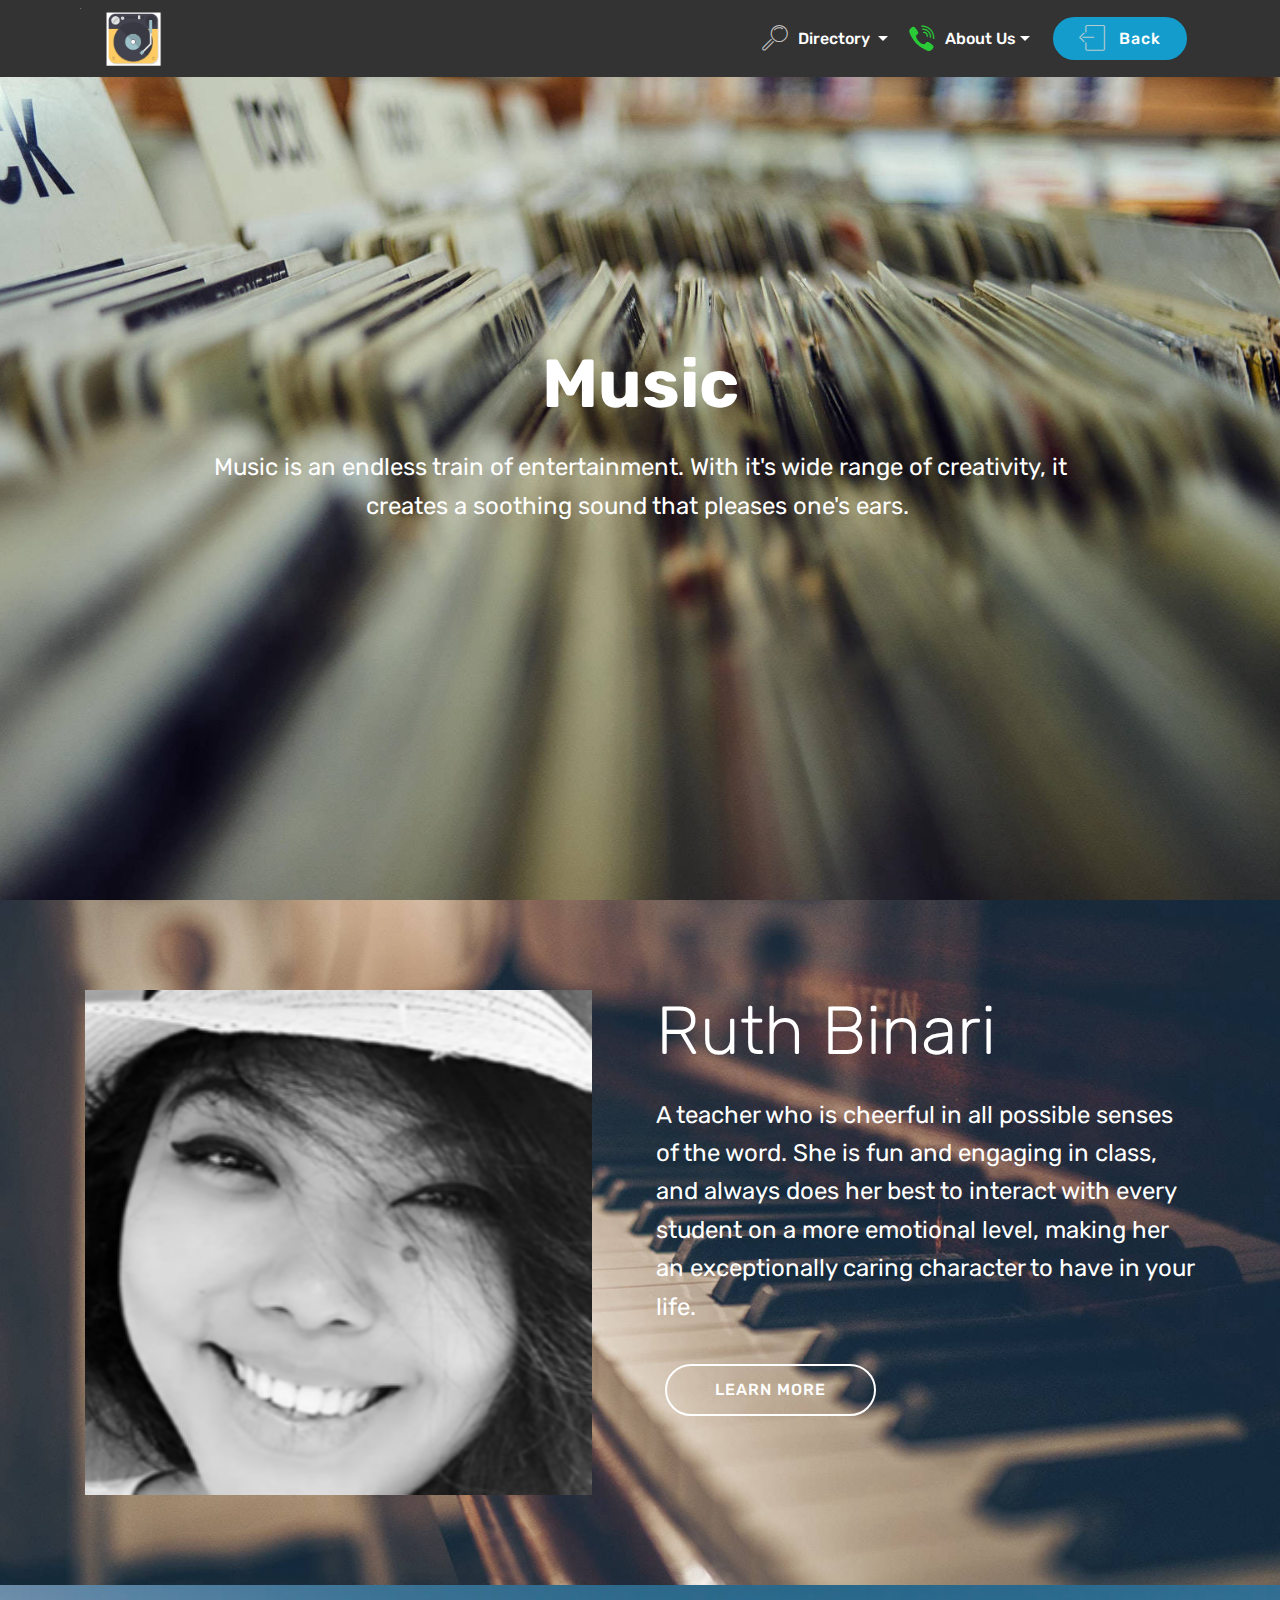
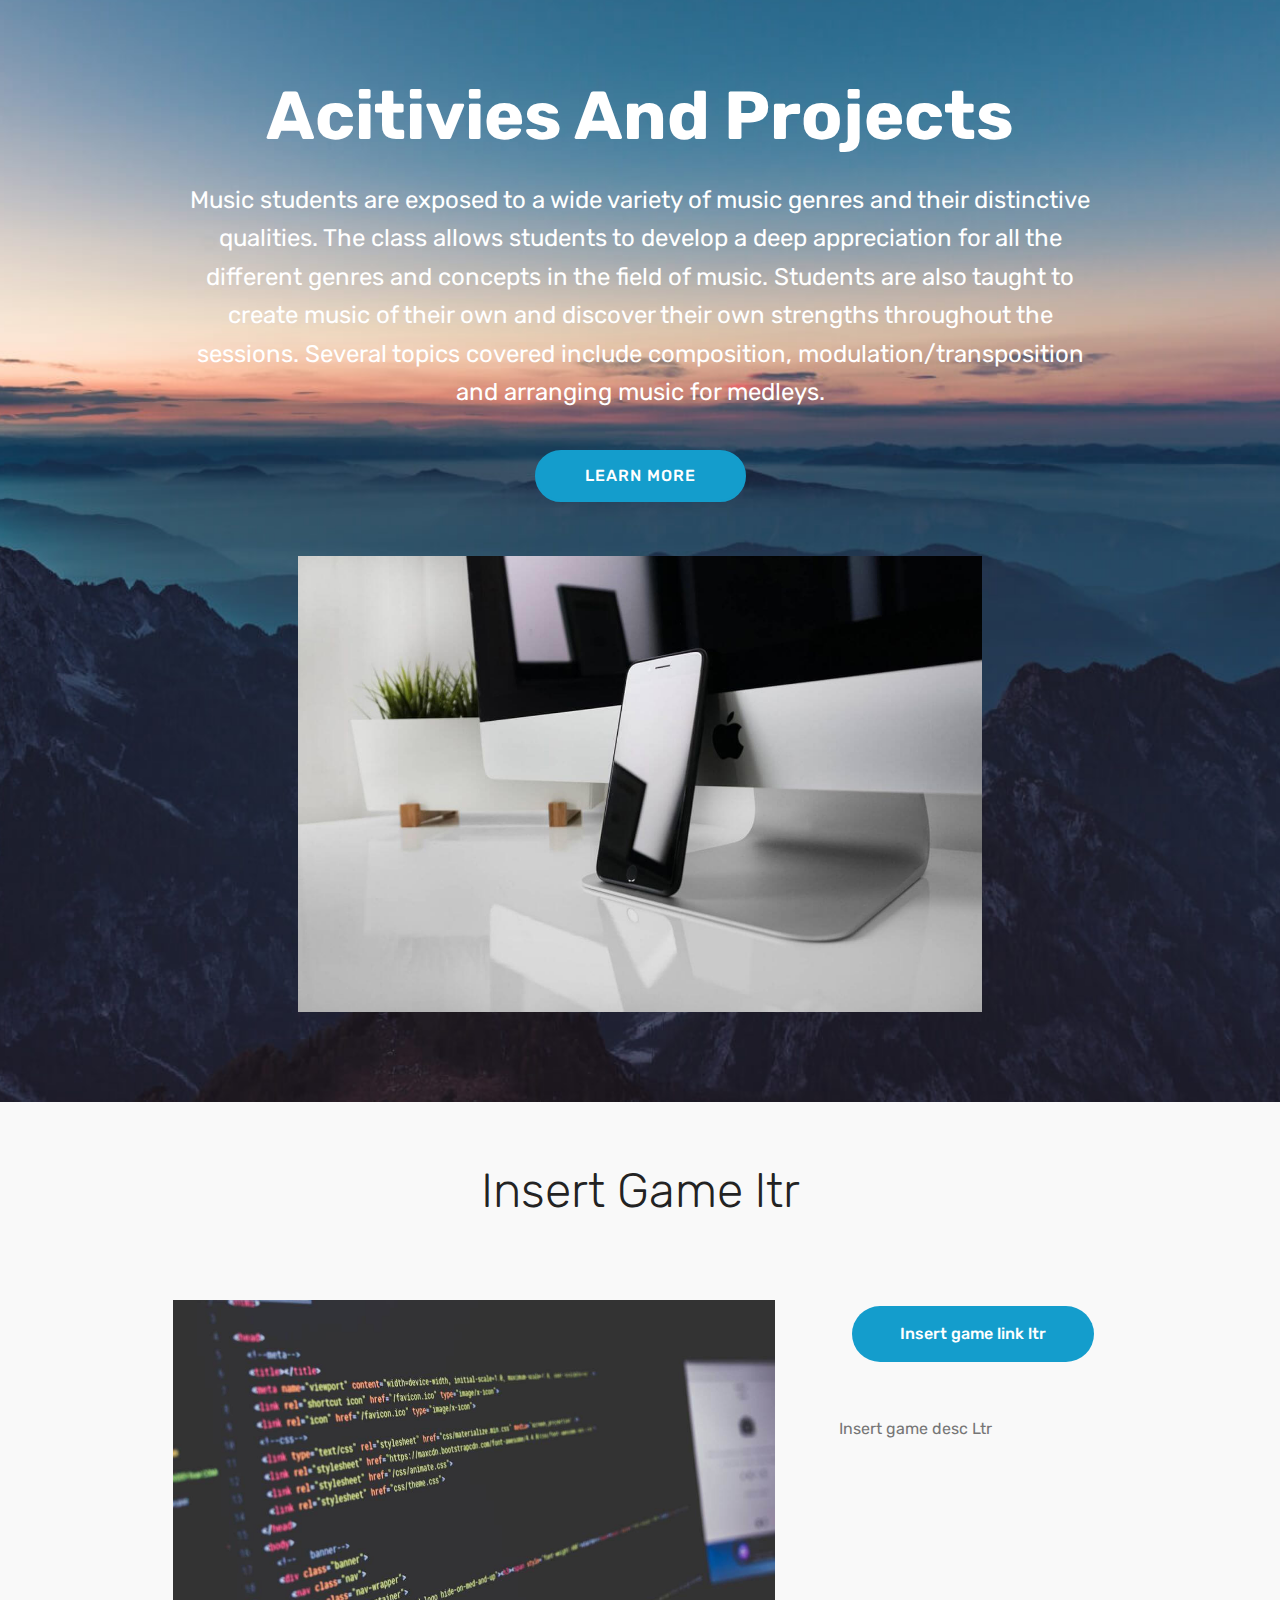
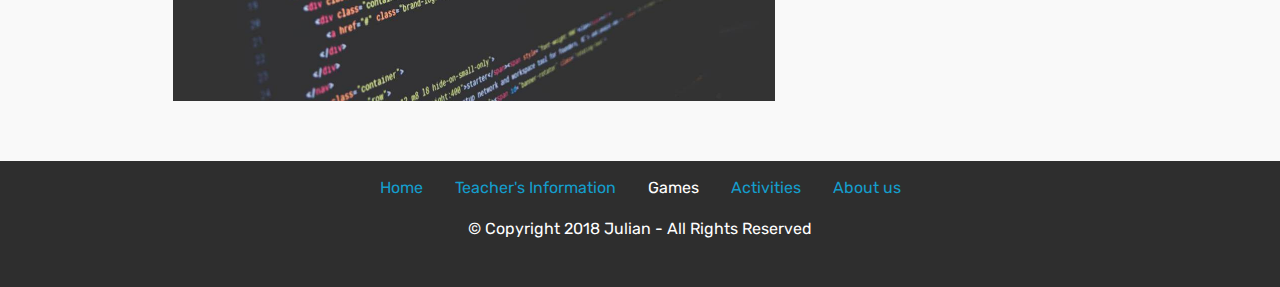
==== index.html @ 71733b4b "create github pages" ====
<!DOCTYPE html>
<html >
<head>
  <!-- Site made with Mobirise Website Builder v4.7.1, https://mobirise.com -->
  <meta charset="UTF-8">
  <meta http-equiv="X-UA-Compatible" content="IE=edge">
  <meta name="generator" content="Mobirise v4.7.1, mobirise.com">
  <meta name="viewport" content="width=device-width, initial-scale=1, minimum-scale=1">
  <link rel="shortcut icon" href="assets/images/music-1-1-290x163.png" type="image/x-icon">
  <meta name="description" content="">
  <title>Home</title>
  <link rel="stylesheet" href="assets/web/assets/mobirise-icons/mobirise-icons.css">
  <link rel="stylesheet" href="assets/tether/tether.min.css">
  <link rel="stylesheet" href="assets/bootstrap/css/bootstrap.min.css">
  <link rel="stylesheet" href="assets/bootstrap/css/bootstrap-grid.min.css">
  <link rel="stylesheet" href="assets/bootstrap/css/bootstrap-reboot.min.css">
  <link rel="stylesheet" href="assets/socicon/css/styles.css">
  <link rel="stylesheet" href="assets/dropdown/css/style.css">
  <link rel="stylesheet" href="assets/theme/css/style.css">
  <link rel="stylesheet" href="assets/mobirise/css/mbr-additional.css" type="text/css">
  
  
  
</head>
<body>
  <section class="menu cid-qQfpHAfgQ6" once="menu" id="menu1-a">

    

    <nav class="navbar navbar-expand beta-menu navbar-dropdown align-items-center navbar-fixed-top navbar-toggleable-sm">
        <button class="navbar-toggler navbar-toggler-right" type="button" data-toggle="collapse" data-target="#navbarSupportedContent" aria-controls="navbarSupportedContent" aria-expanded="false" aria-label="Toggle navigation">
            <div class="hamburger">
                <span></span>
                <span></span>
                <span></span>
                <span></span>
            </div>
        </button>
        <div class="menu-logo">
            <div class="navbar-brand">
                <span class="navbar-logo">
                    <a href="index.html">
                         <img src="assets/images/music-1-1-290x163.png" alt="Musically" title="Musically" style="height: 3.8rem;">
                    </a>
                </span>
                <span class="navbar-caption-wrap"><a class="navbar-caption text-white display-4" href="https://mobirise.com"></a></span>
            </div>
        </div>
        <div class="collapse navbar-collapse" id="navbarSupportedContent">
            <ul class="navbar-nav nav-dropdown" data-app-modern-menu="true"><li class="nav-item dropdown">
                    <a class="nav-link link text-white dropdown-toggle display-4" href="https://mobirise.com" data-toggle="dropdown-submenu" aria-expanded="false"><span class="mbri-search mbr-iconfont mbr-iconfont-btn" style="color: rgb(193, 193, 193);"></span>
                        Directory&nbsp;</a><div class="dropdown-menu"><a class="text-white dropdown-item display-4" href="page3.html">Activities</a><a class="text-white dropdown-item display-4" href="page1.html">Teacher's Information</a><a class="text-white dropdown-item display-4" href="page3.html">Games</a></div>
                </li><li class="nav-item dropdown"><a class="nav-link link text-white dropdown-toggle display-4" href="https://mobirise.com" data-toggle="dropdown-submenu" aria-expanded="false"><span class="socicon socicon-viber mbr-iconfont mbr-iconfont-btn" style="color: rgb(41, 204, 54);"></span>
                        
                        About Us
                    </a><div class="dropdown-menu"><a class="text-white dropdown-item display-4" href="page2.html#form1-1e">Contact us</a><a class="text-white dropdown-item display-4" href="page2.html#footer2-1d" aria-expanded="false">Find us</a></div></li></ul>
            <div class="navbar-buttons mbr-section-btn"><a class="btn btn-sm btn-primary display-4" href="index.html"><span class="mbri-logout mbr-iconfont mbr-iconfont-btn" style="color: rgb(178, 204, 210);"></span>&nbsp;Back</a></div>
        </div>
    </nav>
</section>

<section class="engine"><a href="https://mobirise.ws/o">best mobile website builder</a></section><section class="cid-qQfpAenevC mbr-fullscreen" id="header2-6">

    

    

    <div class="container align-center">
        <div class="row justify-content-md-center">
            <div class="mbr-white col-md-10">
                <h1 class="mbr-section-title mbr-bold pb-3 mbr-fonts-style display-1">
                    Music</h1>
                
                <p class="mbr-text pb-3 mbr-fonts-style display-5">
                    Music is an endless train of entertainment. With it's wide range of creativity, it creates a soothing sound that pleases one's ears.&nbsp;</p>
                
            </div>
        </div>
    </div>
    
</section>

<section class="header3 cid-qQfpBkgchQ" id="header3-7">

    

    

    <div class="container">
        <div class="media-container-row">
            <div class="mbr-figure" style="width: 100%;">
                <img src="assets/images/snip-snip-472x551.png" alt="Mobirise" title="">
            </div>

            <div class="media-content">
                <h1 class="mbr-section-title mbr-white pb-3 mbr-fonts-style display-1">
                    Ruth Binari</h1>
                
                <div class="mbr-section-text mbr-white pb-3 ">
                    <p class="mbr-text mbr-fonts-style display-5">A teacher who is cheerful in all possible senses of the word. She is fun and engaging in class, and always does her best to interact with every student on a more emotional level, making her an exceptionally caring character to have in your life.</p>
                </div>
                <div class="mbr-section-btn"><a class="btn btn-md btn-white-outline display-4" href="page1.html">LEARN MORE</a></div>
            </div>
        </div>
    </div>

</section>

<section class="header4 cid-qQfpCr5kJi" id="header4-8">

    

    

    <div class="container">
        <div class="row justify-content-md-center">
            <div class="media-content col-md-10">
                <h1 class="mbr-section-title align-center mbr-white pb-3 mbr-bold mbr-fonts-style display-1">
                    Acitivies And Projects</h1>
                
                <div class="mbr-text align-center mbr-white pb-3">
                    <p class="mbr-text mbr-fonts-style display-5">
                        Music students are exposed to a wide variety of music genres and their distinctive qualities. The class allows students to develop a deep appreciation for all the different genres and concepts in the field of music. Students are also taught to create music of their own and discover their own strengths throughout the sessions. Several topics covered include composition, modulation/transposition and arranging music for medleys.</p>
                </div>
                <div class="mbr-section-btn align-center"><a class="btn btn-md btn-primary display-4" href="page3.html">LEARN MORE</a></div>
            </div>
            <div class="mbr-figure pt-5">
                <img src="assets/images/01.jpg" alt="Mobirise" style="width: 60%;">
            </div>
        </div>
    </div>
</section>

<section class="tabs4 cid-qQfpEiaMQh" id="tabs4-9">

    

    

    <div class="container">
        <h2 class="mbr-section-title align-center pb-3 mbr-fonts-style display-2">
            Insert Game ltr</h2>
        

        <div class="media-container-row mt-5 pt-3">
            <div class="mbr-figure" style="width: 60%;">
                <img src="assets/images/03.jpg" alt="Mobirise">
            </div>
            <div class="tabs-container">
                <ul class="nav nav-tabs" role="tablist">
                    <li class="nav-item"><a class="nav-link mbr-fonts-style active display-7" role="tab" data-toggle="tab" href="#tabs4-21_tab0">
                            Insert game link ltr</a></li>
                    
                    
                    
                    
                    
                </ul>
                <div class="tab-content">
                    <div id="tab1" class="tab-pane in active" role="tabpanel">
                        <div class="row">
                            <div class="col-md-12">
                                <p class="mbr-text py-5 mbr-fonts-style display-7">
                                    Insert game desc Ltr</p>
                            </div>
                        </div>
                    </div>
                    <div id="tab2" class="tab-pane" role="tabpanel">
                        <div class="row">
                            <div class="col-md-12">
                                <p class="mbr-text py-5 mbr-fonts-style display-7">
                                    Mobirise themes are based on Bootstrap 3 and Bootstrap 4 - most powerful mobile first framework. Now, even if you're not code-savvy, you can be a part of an exciting growing bootstrap community.</p>
                            </div>
                        </div>
                    </div>
                    <div id="tab3" class="tab-pane" role="tabpanel">
                        <div class="row">
                            <div class="col-md-12">
                                <p class="mbr-text py-5 mbr-fonts-style display-7">
                                    Choose from the large selection of latest pre-made blocks - full-screen intro, bootstrap carousel, content slider, responsive image gallery with lightbox, parallax scrolling, video backgrounds, hamburger menu, sticky header and more.
                                </p>
                            </div>
                        </div>
                    </div>
                    <div id="tab4" class="tab-pane" role="tabpanel">
                        <div class="row">
                            <div class="col-md-12">
                                <p class="mbr-text py-5 mbr-fonts-style display-7">
                                    Sites made with Mobirise are 100% mobile-friendly according the latest Google Test and Google loves those websites (officially)!
                                </p>
                            </div>
                        </div>
                    </div>
                    <div id="tab5" class="tab-pane" role="tabpanel">
                        <div class="row">
                            <div class="col-md-12">
                                <p class="mbr-text py-5 mbr-fonts-style display-7">
                                    Mobirise themes are based on Bootstrap 3 and Bootstrap 4 - most powerful mobile first framework. Now, even if you're not code-savvy, you can be a part of an exciting growing bootstrap community.
                                </p>
                            </div>
                        </div>
                    </div>
                    <div id="tab6" class="tab-pane" role="tabpanel">
                        <div class="row">
                            <div class="col-md-12">
                                <p class="mbr-text py-5 mbr-fonts-style display-7">
                                    Choose from the large selection of latest pre-made blocks - full-screen intro, bootstrap carousel, content slider, responsive image gallery with lightbox, parallax scrolling, video backgrounds, hamburger menu, sticky header and more.
                                </p>
                            </div>
                        </div>
                    </div>
                </div>
            </div>
        </div>
    </div>
</section>

<section once="" class="cid-qQfpJ0fK3D" id="footer7-b">

    

    

    <div class="container">
        <div class="media-container-row align-center mbr-white">
            <div class="row row-links">
                <ul class="foot-menu">
                    
                    
                    
                    
                    
                <li class="foot-menu-item mbr-fonts-style display-7"><a href="index.html">Home</a></li><li class="foot-menu-item mbr-fonts-style display-7"><a href="page1.html">Teacher's Information</a></li><li class="foot-menu-item mbr-fonts-style display-7">Games
                    </li><li class="foot-menu-item mbr-fonts-style display-7"><a href="page3.html">Activities</a></li><li class="foot-menu-item mbr-fonts-style display-7"><a href="page2.html">About us</a></li></ul>
            </div>
            
            <div class="row row-copirayt">
                <p class="mbr-text mb-0 mbr-fonts-style mbr-white align-center display-7">
                    © Copyright 2018 Julian - All Rights Reserved
                </p>
            </div>
        </div>
    </div>
</section>


  <script src="assets/web/assets/jquery/jquery.min.js"></script>
  <script src="assets/popper/popper.min.js"></script>
  <script src="assets/tether/tether.min.js"></script>
  <script src="assets/bootstrap/js/bootstrap.min.js"></script>
  <script src="assets/dropdown/js/script.min.js"></script>
  <script src="assets/touchswipe/jquery.touch-swipe.min.js"></script>
  <script src="assets/mbr-tabs/mbr-tabs.js"></script>
  <script src="assets/smoothscroll/smooth-scroll.js"></script>
  <script src="assets/theme/js/script.js"></script>
  
  
</body>
</html>
---- assets/web/assets/mobirise-icons/mobirise-icons.css ----
@font-face {
  font-family: 'MobiriseIcons';
  src:  url('mobirise-icons.eot?spat4u');
  src:  url('mobirise-icons.eot?spat4u#iefix') format('embedded-opentype'),
    url('mobirise-icons.ttf?spat4u') format('truetype'),
    url('mobirise-icons.woff?spat4u') format('woff'),
    url('mobirise-icons.svg?spat4u#MobiriseIcons') format('svg');
  font-weight: normal;
  font-style: normal;
}

[class^="mbri-"], [class*=" mbri-"] {
  /* use !important to prevent issues with browser extensions that change fonts */
  font-family: MobiriseIcons !important;
  speak: none;
  font-style: normal;
  font-weight: normal;
  font-variant: normal;
  text-transform: none;
  line-height: 1;

  /* Better Font Rendering =========== */
  -webkit-font-smoothing: antialiased;
  -moz-osx-font-smoothing: grayscale;
}

.mbri-add-submenu:before {
  content: "\e900";
}
.mbri-alert:before {
  content: "\e901";
}
.mbri-align-center:before {
  content: "\e902";
}
.mbri-align-justify:before {
  content: "\e903";
}
.mbri-align-left:before {
  content: "\e904";
}
.mbri-align-right:before {
  content: "\e905";
}
.mbri-android:before {
  content: "\e906";
}
.mbri-apple:before {
  content: "\e907";
}
.mbri-arrow-down:before {
  content: "\e908";
}
.mbri-arrow-next:before {
  content: "\e909";
}
.mbri-arrow-prev:before {
  content: "\e90a";
}
.mbri-arrow-up:before {
  content: "\e90b";
}
.mbri-bold:before {
  content: "\e90c";
}
.mbri-bookmark:before {
  content: "\e90d";
}
.mbri-bootstrap:before {
  content: "\e90e";
}
.mbri-briefcase:before {
  content: "\e90f";
}
.mbri-browse:before {
  content: "\e910";
}
.mbri-bulleted-list:before {
  content: "\e911";
}
.mbri-calendar:before {
  content: "\e912";
}
.mbri-camera:before {
  content: "\e913";
}
.mbri-cart-add:before {
  content: "\e914";
}
.mbri-cart-full:before {
  content: "\e915";
}
.mbri-cash:before {
  content: "\e916";
}
.mbri-change-style:before {
  content: "\e917";
}
.mbri-chat:before {
  content: "\e918";
}
.mbri-clock:before {
  content: "\e919";
}
.mbri-close:before {
  content: "\e91a";
}
.mbri-cloud:before {
  content: "\e91b";
}
.mbri-code:before {
  content: "\e91c";
}
.mbri-contact-form:before {
  content: "\e91d";
}
.mbri-credit-card:before {
  content: "\e91e";
}
.mbri-cursor-click:before {
  content: "\e91f";
}
.mbri-cust-feedback:before {
  content: "\e920";
}
.mbri-database:before {
  content: "\e921";
}
.mbri-delivery:before {
  content: "\e922";
}
.mbri-desktop:before {
  content: "\e923";
}
.mbri-devices:before {
  content: "\e924";
}
.mbri-down:before {
  content: "\e925";
}
.mbri-download:before {
  content: "\e989";
}
.mbri-drag-n-drop:before {
  content: "\e927";
}
.mbri-drag-n-drop2:before {
  content: "\e928";
}
.mbri-edit:before {
  content: "\e929";
}
.mbri-edit2:before {
  content: "\e92a";
}
.mbri-error:before {
  content: "\e92b";
}
.mbri-extension:before {
  content: "\e92c";
}
.mbri-features:before {
  content: "\e92d";
}
.mbri-file:before {
  content: "\e92e";
}
.mbri-flag:before {
  content: "\e92f";
}
.mbri-folder:before {
  content: "\e930";
}
.mbri-gift:before {
  content: "\e931";
}
.mbri-github:before {
  content: "\e932";
}
.mbri-globe:before {
  content: "\e933";
}
.mbri-globe-2:before {
  content: "\e934";
}
.mbri-growing-chart:before {
  content: "\e935";
}
.mbri-hearth:before {
  content: "\e936";
}
.mbri-help:before {
  content: "\e937";
}
.mbri-home:before {
  content: "\e938";
}
.mbri-hot-cup:before {
  content: "\e939";
}
.mbri-idea:before {
  content: "\e93a";
}
.mbri-image-gallery:before {
  content: "\e93b";
}
.mbri-image-slider:before {
  content: "\e93c";
}
.mbri-info:before {
  content: "\e93d";
}
.mbri-italic:before {
  content: "\e93e";
}
.mbri-key:before {
  content: "\e93f";
}
.mbri-laptop:before {
  content: "\e940";
}
.mbri-layers:before {
  content: "\e941";
}
.mbri-left-right:before {
  content: "\e942";
}
.mbri-left:before {
  content: "\e943";
}
.mbri-letter:before {
  content: "\e944";
}
.mbri-like:before {
  content: "\e945";
}
.mbri-link:before {
  content: "\e946";
}
.mbri-lock:before {
  content: "\e947";
}
.mbri-login:before {
  content: "\e948";
}
.mbri-logout:before {
  content: "\e949";
}
.mbri-magic-stick:before {
  content: "\e94a";
}
.mbri-map-pin:before {
  content: "\e94b";
}
.mbri-menu:before {
  content: "\e94c";
}
.mbri-mobile:before {
  content: "\e94d";
}
.mbri-mobile2:before {
  content: "\e94e";
}
.mbri-mobirise:before {
  content: "\e94f";
}
.mbri-more-horizontal:before {
  content: "\e950";
}
.mbri-more-vertical:before {
  content: "\e951";
}
.mbri-music:before {
  content: "\e952";
}
.mbri-new-file:before {
  content: "\e953";
}
.mbri-numbered-list:before {
  content: "\e954";
}
.mbri-opened-folder:before {
  content: "\e955";
}
.mbri-pages:before {
  content: "\e956";
}
.mbri-paper-plane:before {
  content: "\e957";
}
.mbri-paperclip:before {
  content: "\e958";
}
.mbri-photo:before {
  content: "\e959";
}
.mbri-photos:before {
  content: "\e95a";
}
.mbri-pin:before {
  content: "\e95b";
}
.mbri-play:before {
  content: "\e95c";
}
.mbri-plus:before {
  content: "\e95d";
}
.mbri-preview:before {
  content: "\e95e";
}
.mbri-print:before {
  content: "\e95f";
}
.mbri-protect:before {
  content: "\e960";
}
.mbri-question:before {
  content: "\e961";
}
.mbri-quote-left:before {
  content: "\e962";
}
.mbri-quote-right:before {
  content: "\e963";
}
.mbri-refresh:before {
  content: "\e964";
}
.mbri-responsive:before {
  content: "\e965";
}
.mbri-right:before {
  content: "\e966";
}
.mbri-rocket:before {
  content: "\e967";
}
.mbri-sad-face:before {
  content: "\e968";
}
.mbri-sale:before {
  content: "\e969";
}
.mbri-save:before {
  content: "\e96a";
}
.mbri-search:before {
  content: "\e96b";
}
.mbri-setting:before {
  content: "\e96c";
}
.mbri-setting2:before {
  content: "\e96d";
}
.mbri-setting3:before {
  content: "\e96e";
}
.mbri-share:before {
  content: "\e96f";
}
.mbri-shopping-bag:before {
  content: "\e970";
}
.mbri-shopping-basket:before {
  content: "\e971";
}
.mbri-shopping-cart:before {
  content: "\e972";
}
.mbri-sites:before {
  content: "\e973";
}
.mbri-smile-face:before {
  content: "\e974";
}
.mbri-speed:before {
  content: "\e975";
}
.mbri-star:before {
  content: "\e976";
}
.mbri-success:before {
  content: "\e977";
}
.mbri-sun:before {
  content: "\e978";
}
.mbri-sun2:before {
  content: "\e979";
}
.mbri-tablet:before {
  content: "\e97a";
}
.mbri-tablet-vertical:before {
  content: "\e97b";
}
.mbri-target:before {
  content: "\e97c";
}
.mbri-timer:before {
  content: "\e97d";
}
.mbri-to-ftp:before {
  content: "\e97e";
}
.mbri-to-local-drive:before {
  content: "\e97f";
}
.mbri-touch-swipe:before {
  content: "\e980";
}
.mbri-touch:before {
  content: "\e981";
}
.mbri-trash:before {
  content: "\e982";
}
.mbri-underline:before {
  content: "\e983";
}
.mbri-unlink:before {
  content: "\e984";
}
.mbri-unlock:before {
  content: "\e985";
}
.mbri-up-down:before {
  content: "\e986";
}
.mbri-up:before {
  content: "\e987";
}
.mbri-update:before {
  content: "\e988";
}
.mbri-upload:before {
 content: "\e926"; 
}
.mbri-user:before {
  content: "\e98a";
}
.mbri-user2:before {
  content: "\e98b";
}
.mbri-users:before {
  content: "\e98c";
}
.mbri-video:before {
  content: "\e98d";
}
.mbri-video-play:before {
  content: "\e98e";
}
.mbri-watch:before {
  content: "\e98f";
}
.mbri-website-theme:before {
  content: "\e990";
}
.mbri-wifi:before {
  content: "\e991";
}
.mbri-windows:before {
  content: "\e992";
}
.mbri-zoom-out:before {
  content: "\e993";
}
.mbri-redo:before {
  content: "\e994";
}
.mbri-undo:before {
  content: "\e995";
}
---- assets/socicon/css/styles.css ----
@charset "UTF-8";

@font-face {
  font-family: "socicon";
  src:url("../fonts/socicon.eot");
  src:url("../fonts/socicon.eot?#iefix") format("embedded-opentype"),
    url("../fonts/socicon.woff") format("woff"),
    url("../fonts/socicon.ttf") format("truetype"),
    url("../fonts/socicon.svg#socicon") format("svg");
  font-weight: normal;
  font-style: normal;

}

[data-icon]:before {
  font-family: "socicon" !important;
  content: attr(data-icon);
  font-style: normal !important;
  font-weight: normal !important;
  font-variant: normal !important;
  text-transform: none !important;
  speak: none;
  line-height: 1;
  -webkit-font-smoothing: antialiased;
  -moz-osx-font-smoothing: grayscale;
}

[class^="socicon-"]:before,
[class*=" socicon-"]:before {
  font-family: "socicon" !important;
  font-style: normal !important;
  font-weight: normal !important;
  font-variant: normal !important;
  text-transform: none !important;
  speak: none;
  line-height: 1;
  -webkit-font-smoothing: antialiased;
  -moz-osx-font-smoothing: grayscale;
}

.socicon-modelmayhem:before {
  content: "\e000";
}
.socicon-mixcloud:before {
  content: "\e001";
}
.socicon-drupal:before {
  content: "\e002";
}
.socicon-swarm:before {
  content: "\e003";
}
.socicon-istock:before {
  content: "\e004";
}
.socicon-yammer:before {
  content: "\e005";
}
.socicon-ello:before {
  content: "\e006";
}
.socicon-stackoverflow:before {
  content: "\e007";
}
.socicon-persona:before {
  content: "\e008";
}
.socicon-triplej:before {
  content: "\e009";
}
.socicon-houzz:before {
  content: "\e00a";
}
.socicon-rss:before {
  content: "\e00b";
}
.socicon-paypal:before {
  content: "\e00c";
}
.socicon-odnoklassniki:before {
  content: "\e00d";
}
.socicon-airbnb:before {
  content: "\e00e";
}
.socicon-periscope:before {
  content: "\e00f";
}
.socicon-outlook:before {
  content: "\e010";
}
.socicon-coderwall:before {
  content: "\e011";
}
.socicon-tripadvisor:before {
  content: "\e012";
}
.socicon-appnet:before {
  content: "\e013";
}
.socicon-goodreads:before {
  content: "\e014";
}
.socicon-tripit:before {
  content: "\e015";
}
.socicon-lanyrd:before {
  content: "\e016";
}
.socicon-slideshare:before {
  content: "\e017";
}
.socicon-buffer:before {
  content: "\e018";
}
.socicon-disqus:before {
  content: "\e019";
}
.socicon-vkontakte:before {
  content: "\e01a";
}
.socicon-whatsapp:before {
  content: "\e01b";
}
.socicon-patreon:before {
  content: "\e01c";
}
.socicon-storehouse:before {
  content: "\e01d";
}
.socicon-pocket:before {
  content: "\e01e";
}
.socicon-mail:before {
  content: "\e01f";
}
.socicon-blogger:before {
  content: "\e020";
}
.socicon-technorati:before {
  content: "\e021";
}
.socicon-reddit:before {
  content: "\e022";
}
.socicon-dribbble:before {
  content: "\e023";
}
.socicon-stumbleupon:before {
  content: "\e024";
}
.socicon-digg:before {
  content: "\e025";
}
.socicon-envato:before {
  content: "\e026";
}
.socicon-behance:before {
  content: "\e027";
}
.socicon-delicious:before {
  content: "\e028";
}
.socicon-deviantart:before {
  content: "\e029";
}
.socicon-forrst:before {
  content: "\e02a";
}
.socicon-play:before {
  content: "\e02b";
}
.socicon-zerply:before {
  content: "\e02c";
}
.socicon-wikipedia:before {
  content: "\e02d";
}
.socicon-apple:before {
  content: "\e02e";
}
.socicon-flattr:before {
  content: "\e02f";
}
.socicon-github:before {
  content: "\e030";
}
.socicon-renren:before {
  content: "\e031";
}
.socicon-friendfeed:before {
  content: "\e032";
}
.socicon-newsvine:before {
  content: "\e033";
}
.socicon-identica:before {
  content: "\e034";
}
.socicon-bebo:before {
  content: "\e035";
}
.socicon-zynga:before {
  content: "\e036";
}
.socicon-steam:before {
  content: "\e037";
}
.socicon-xbox:before {
  content: "\e038";
}
.socicon-windows:before {
  content: "\e039";
}
.socicon-qq:before {
  content: "\e03a";
}
.socicon-douban:before {
  content: "\e03b";
}
.socicon-meetup:before {
  content: "\e03c";
}
.socicon-playstation:before {
  content: "\e03d";
}
.socicon-android:before {
  content: "\e03e";
}
.socicon-snapchat:before {
  content: "\e03f";
}
.socicon-twitter:before {
  content: "\e040";
}
.socicon-facebook:before {
  content: "\e041";
}
.socicon-googleplus:before {
  content: "\e042";
}
.socicon-pinterest:before {
  content: "\e043";
}
.socicon-foursquare:before {
  content: "\e044";
}
.socicon-yahoo:before {
  content: "\e045";
}
.socicon-skype:before {
  content: "\e046";
}
.socicon-yelp:before {
  content: "\e047";
}
.socicon-feedburner:before {
  content: "\e048";
}
.socicon-linkedin:before {
  content: "\e049";
}
.socicon-viadeo:before {
  content: "\e04a";
}
.socicon-xing:before {
  content: "\e04b";
}
.socicon-myspace:before {
  content: "\e04c";
}
.socicon-soundcloud:before {
  content: "\e04d";
}
.socicon-spotify:before {
  content: "\e04e";
}
.socicon-grooveshark:before {
  content: "\e04f";
}
.socicon-lastfm:before {
  content: "\e050";
}
.socicon-youtube:before {
  content: "\e051";
}
.socicon-vimeo:before {
  content: "\e052";
}
.socicon-dailymotion:before {
  content: "\e053";
}
.socicon-vine:before {
  content: "\e054";
}
.socicon-flickr:before {
  content: "\e055";
}
.socicon-500px:before {
  content: "\e056";
}
.socicon-wordpress:before {
  content: "\e058";
}
.socicon-tumblr:before {
  content: "\e059";
}
.socicon-twitch:before {
  content: "\e05a";
}
.socicon-8tracks:before {
  content: "\e05b";
}
.socicon-amazon:before {
  content: "\e05c";
}
.socicon-icq:before {
  content: "\e05d";
}
.socicon-smugmug:before {
  content: "\e05e";
}
.socicon-ravelry:before {
  content: "\e05f";
}
.socicon-weibo:before {
  content: "\e060";
}
.socicon-baidu:before {
  content: "\e061";
}
.socicon-angellist:before {
  content: "\e062";
}
.socicon-ebay:before {
  content: "\e063";
}
.socicon-imdb:before {
  content: "\e064";
}
.socicon-stayfriends:before {
  content: "\e065";
}
.socicon-residentadvisor:before {
  content: "\e066";
}
.socicon-google:before {
  content: "\e067";
}
.socicon-yandex:before {
  content: "\e068";
}
.socicon-sharethis:before {
  content: "\e069";
}
.socicon-bandcamp:before {
  content: "\e06a";
}
.socicon-itunes:before {
  content: "\e06b";
}
.socicon-deezer:before {
  content: "\e06c";
}
.socicon-telegram:before {
  content: "\e06e";
}
.socicon-openid:before {
  content: "\e06f";
}
.socicon-amplement:before {
  content: "\e070";
}
.socicon-viber:before {
  content: "\e071";
}
.socicon-zomato:before {
  content: "\e072";
}
.socicon-draugiem:before {
  content: "\e074";
}
.socicon-endomodo:before {
  content: "\e075";
}
.socicon-filmweb:before {
  content: "\e076";
}
.socicon-stackexchange:before {
  content: "\e077";
}
.socicon-wykop:before {
  content: "\e078";
}
.socicon-teamspeak:before {
  content: "\e079";
}
.socicon-teamviewer:before {
  content: "\e07a";
}
.socicon-ventrilo:before {
  content: "\e07b";
}
.socicon-younow:before {
  content: "\e07c";
}
.socicon-raidcall:before {
  content: "\e07d";
}
.socicon-mumble:before {
  content: "\e07e";
}
.socicon-medium:before {
  content: "\e06d";
}
.socicon-bebee:before {
  content: "\e07f";
}
.socicon-hitbox:before {
  content: "\e080";
}
.socicon-reverbnation:before {
  content: "\e081";
}
.socicon-formulr:before {
  content: "\e082";
}
.socicon-instagram:before {
  content: "\e057";
}
.socicon-battlenet:before {
  content: "\e083";
}
.socicon-chrome:before {
  content: "\e084";
}
.socicon-discord:before {
  content: "\e086";
}
.socicon-issuu:before {
  content: "\e087";
}
.socicon-macos:before {
  content: "\e088";
}
.socicon-firefox:before {
  content: "\e089";
}
.socicon-opera:before {
  content: "\e08d";
}
.socicon-keybase:before {
  content: "\e090";
}
.socicon-alliance:before {
  content: "\e091";
}
.socicon-livejournal:before {
  content: "\e092";
}
.socicon-googlephotos:before {
  content: "\e093";
}
.socicon-horde:before {
  content: "\e094";
}
.socicon-etsy:before {
  content: "\e095";
}
.socicon-zapier:before {
  content: "\e096";
}
.socicon-google-scholar:before {
  content: "\e097";
}
.socicon-researchgate:before {
  content: "\e098";
}
.socicon-wechat:before {
  content: "\e099";
}
.socicon-strava:before {
  content: "\e09a";
}
.socicon-line:before {
  content: "\e09b";
}
.socicon-lyft:before {
  content: "\e09c";
}
.socicon-uber:before {
  content: "\e09d";
}
.socicon-songkick:before {
  content: "\e09e";
}
.socicon-viewbug:before {
  content: "\e09f";
}
.socicon-googlegroups:before {
  content: "\e0a0";
}
.socicon-quora:before {
  content: "\e073";
}
.socicon-diablo:before {
  content: "\e085";
}
.socicon-blizzard:before {
  content: "\e0a1";
}
.socicon-hearthstone:before {
  content: "\e08b";
}
.socicon-heroes:before {
  content: "\e08a";
}
.socicon-overwatch:before {
  content: "\e08c";
}
.socicon-warcraft:before {
  content: "\e08e";
}
.socicon-starcraft:before {
  content: "\e08f";
}
.socicon-beam:before {
  content: "\e0a2";
}
.socicon-curse:before {
  content: "\e0a3";
}
.socicon-player:before {
  content: "\e0a4";
}
.socicon-streamjar:before {
  content: "\e0a5";
}
.socicon-nintendo:before {
  content: "\e0a6";
}
.socicon-hellocoton:before {
  content: "\e0a7";
}
---- assets/dropdown/css/style.css ----
.navbar-dropdown {
  left: 0;
  padding: 0;
  position: absolute;
  right: 0;
  top: 0;
  transition: all 0.45s ease;
  z-index: 1030;
  background: #282828; }
  .navbar-dropdown .navbar-logo {
    margin-right: 0.8rem;
    transition: margin 0.3s ease-in-out;
    vertical-align: middle; }
    .navbar-dropdown .navbar-logo img {
      height: 3.125rem;
      transition: all 0.3s ease-in-out; }
    .navbar-dropdown .navbar-logo.mbr-iconfont {
      font-size: 3.125rem;
      line-height: 3.125rem; }
  .navbar-dropdown .navbar-caption {
    font-weight: 700;
    white-space: normal;
    vertical-align: -4px;
    line-height: 3.125rem !important; }
    .navbar-dropdown .navbar-caption, .navbar-dropdown .navbar-caption:hover {
      color: inherit;
      text-decoration: none; }
  .navbar-dropdown .mbr-iconfont + .navbar-caption {
    vertical-align: -1px; }
  .navbar-dropdown.navbar-fixed-top {
    position: fixed; }
  .navbar-dropdown .navbar-brand span {
    vertical-align: -4px; }
  .navbar-dropdown.bg-color.transparent {
    background: none; }
  .navbar-dropdown.navbar-short .navbar-brand {
    padding: 0.625rem 0; }
    .navbar-dropdown.navbar-short .navbar-brand span {
      vertical-align: -1px; }
  .navbar-dropdown.navbar-short .navbar-caption {
    line-height: 2.375rem !important;
    vertical-align: -2px; }
  .navbar-dropdown.navbar-short .navbar-logo {
    margin-right: 0.5rem; }
    .navbar-dropdown.navbar-short .navbar-logo img {
      height: 2.375rem; }
    .navbar-dropdown.navbar-short .navbar-logo.mbr-iconfont {
      font-size: 2.375rem;
      line-height: 2.375rem; }
  .navbar-dropdown.navbar-short .mbr-table-cell {
    height: 3.625rem; }
  .navbar-dropdown .navbar-close {
    left: 0.6875rem;
    position: fixed;
    top: 0.75rem;
    z-index: 1000; }
  .navbar-dropdown .hamburger-icon {
    content: "";
    display: inline-block;
    vertical-align: middle;
    width: 16px;
    -webkit-box-shadow: 0 -6px 0 1px #282828,0 0 0 1px #282828,0 6px 0 1px #282828;
    -moz-box-shadow: 0 -6px 0 1px #282828,0 0 0 1px #282828,0 6px 0 1px #282828;
    box-shadow: 0 -6px 0 1px #282828,0 0 0 1px #282828,0 6px 0 1px #282828; }

.dropdown-menu .dropdown-toggle[data-toggle="dropdown-submenu"]::after {
  border-bottom: 0.35em solid transparent;
  border-left: 0.35em solid;
  border-right: 0;
  border-top: 0.35em solid transparent;
  margin-left: 0.3rem; }

.dropdown-menu .dropdown-item:focus {
  outline: 0; }

.nav-dropdown {
  font-size: 0.75rem;
  font-weight: 500;
  height: auto !important; }
  .nav-dropdown .nav-btn {
    padding-left: 1rem; }
  .nav-dropdown .link {
    margin: .667em 1.667em;
    font-weight: 500;
    padding: 0;
    transition: color .2s ease-in-out; }
    .nav-dropdown .link.dropdown-toggle {
      margin-right: 2.583em; }
      .nav-dropdown .link.dropdown-toggle::after {
        margin-left: .25rem;
        border-top: 0.35em solid;
        border-right: 0.35em solid transparent;
        border-left: 0.35em solid transparent;
        border-bottom: 0; }
      .nav-dropdown .link.dropdown-toggle[aria-expanded="true"] {
        margin: 0;
        padding: 0.667em 3.263em  0.667em 1.667em; }
  .nav-dropdown .link::after,
  .nav-dropdown .dropdown-item::after {
    color: inherit; }
  .nav-dropdown .btn {
    font-size: 0.75rem;
    font-weight: 700;
    letter-spacing: 0;
    margin-bottom: 0;
    padding-left: 1.25rem;
    padding-right: 1.25rem; }
  .nav-dropdown .dropdown-menu {
    border-radius: 0;
    border: 0;
    left: 0;
    margin: 0;
    padding-bottom: 1.25rem;
    padding-top: 1.25rem;
    position: relative; }
  .nav-dropdown .dropdown-submenu {
    margin-left: 0.125rem;
    top: 0; }
  .nav-dropdown .dropdown-item {
    font-weight: 500;
    line-height: 2;
    padding: 0.3846em 4.615em 0.3846em 1.5385em;
    position: relative;
    transition: color .2s ease-in-out, background-color .2s ease-in-out; }
    .nav-dropdown .dropdown-item::after {
      margin-top: -0.3077em;
      position: absolute;
      right: 1.1538em;
      top: 50%; }
    .nav-dropdown .dropdown-item:focus, .nav-dropdown .dropdown-item:hover {
      background: none; }

@media (max-width: 767px) {
  .nav-dropdown.navbar-toggleable-sm {
    bottom: 0;
    display: none;
    left: 0;
    overflow-x: hidden;
    position: fixed;
    top: 0;
    transform: translateX(-100%);
    -ms-transform: translateX(-100%);
    -webkit-transform: translateX(-100%);
    width: 18.75rem;
    z-index: 999; } }
.nav-dropdown.navbar-toggleable-xl {
  bottom: 0;
  display: none;
  left: 0;
  overflow-x: hidden;
  position: fixed;
  top: 0;
  transform: translateX(-100%);
  -ms-transform: translateX(-100%);
  -webkit-transform: translateX(-100%);
  width: 18.75rem;
  z-index: 999; }

.nav-dropdown-sm {
  display: block !important;
  overflow-x: hidden;
  overflow: auto;
  padding-top: 3.875rem; }
  .nav-dropdown-sm::after {
    content: "";
    display: block;
    height: 3rem;
    width: 100%; }
  .nav-dropdown-sm.collapse.in ~ .navbar-close {
    display: block !important; }
  .nav-dropdown-sm.collapsing, .nav-dropdown-sm.collapse.in {
    transform: translateX(0);
    -ms-transform: translateX(0);
    -webkit-transform: translateX(0);
    transition: all 0.25s ease-out;
    -webkit-transition: all 0.25s ease-out;
    background: #282828; }
  .nav-dropdown-sm.collapsing[aria-expanded="false"] {
    transform: translateX(-100%);
    -ms-transform: translateX(-100%);
    -webkit-transform: translateX(-100%); }
  .nav-dropdown-sm .nav-item {
    display: block;
    margin-left: 0 !important;
    padding-left: 0; }
  .nav-dropdown-sm .link,
  .nav-dropdown-sm .dropdown-item {
    border-top: 1px dotted rgba(255, 255, 255, 0.1);
    font-size: 0.8125rem;
    line-height: 1.6;
    margin: 0 !important;
    padding: 0.875rem 2.4rem 0.875rem 1.5625rem !important;
    position: relative;
    white-space: normal; }
    .nav-dropdown-sm .link:focus, .nav-dropdown-sm .link:hover,
    .nav-dropdown-sm .dropdown-item:focus,
    .nav-dropdown-sm .dropdown-item:hover {
      background: rgba(0, 0, 0, 0.2) !important;
      color: #c0a375; }
  .nav-dropdown-sm .nav-btn {
    position: relative;
    padding: 1.5625rem 1.5625rem 0 1.5625rem; }
    .nav-dropdown-sm .nav-btn::before {
      border-top: 1px dotted rgba(255, 255, 255, 0.1);
      content: "";
      left: 0;
      position: absolute;
      top: 0;
      width: 100%; }
    .nav-dropdown-sm .nav-btn + .nav-btn {
      padding-top: 0.625rem; }
      .nav-dropdown-sm .nav-btn + .nav-btn::before {
        display: none; }
  .nav-dropdown-sm .btn {
    padding: 0.625rem 0; }
  .nav-dropdown-sm .dropdown-toggle[data-toggle="dropdown-submenu"]::after {
    margin-left: .25rem;
    border-top: 0.35em solid;
    border-right: 0.35em solid transparent;
    border-left: 0.35em solid transparent;
    border-bottom: 0; }
  .nav-dropdown-sm .dropdown-toggle[data-toggle="dropdown-submenu"][aria-expanded="true"]::after {
    border-top: 0;
    border-right: 0.35em solid transparent;
    border-left: 0.35em solid transparent;
    border-bottom: 0.35em solid; }
  .nav-dropdown-sm .dropdown-menu {
    margin: 0;
    padding: 0;
    position: relative;
    top: 0;
    left: 0;
    width: 100%;
    border: 0;
    float: none;
    border-radius: 0;
    background: none; }
  .nav-dropdown-sm .dropdown-submenu {
    left: 100%;
    margin-left: 0.125rem;
    margin-top: -1.25rem;
    top: 0; }

.navbar-toggleable-sm .nav-dropdown .dropdown-menu {
  position: absolute; }

.navbar-toggleable-sm .nav-dropdown .dropdown-submenu {
  left: 100%;
  margin-left: 0.125rem;
  margin-top: -1.25rem;
  top: 0; }

.navbar-toggleable-sm.opened .nav-dropdown .dropdown-menu {
  position: relative; }

.navbar-toggleable-sm.opened .nav-dropdown .dropdown-submenu {
  left: 0;
  margin-left: 00rem;
  margin-top: 0rem;
  top: 0; }

.is-builder .nav-dropdown.collapsing {
  transition: none !important; }

/*# sourceMappingURL=style.css.map */
---- assets/theme/css/style.css ----
/*!
 * Mobirise v4 theme (https://mobirise.com/)
 * Copyright 2017 Mobirise
 */
section {
  background-color: #eeeeee; }

section,
.container,
.container-fluid {
  position: relative;
  word-wrap: break-word; }

a.mbr-iconfont:hover {
  text-decoration: none; }

.article .lead p, .article .lead ul, .article .lead ol, .article .lead pre, .article .lead blockquote {
  margin-bottom: 0; }

a {
  font-style: normal;
  font-weight: 400;
  cursor: pointer; }
  a, a:hover {
    text-decoration: none; }

figure {
  margin-bottom: 0; }

body {
  color: #232323; }

h1, h2, h3, h4, h5, h6,
.h1, .h2, .h3, .h4, .h5, .h6,
.display-1, .display-2, .display-3, .display-4 {
  line-height: 1;
  word-break: break-word;
  word-wrap: break-word; }

b, strong {
  font-weight: bold; }

blockquote {
  padding: 10px 0 10px 20px;
  position: relative;
  border-left: 2px solid;
  border-color: #ff3366; }

input:-webkit-autofill, input:-webkit-autofill:hover, input:-webkit-autofill:focus, input:-webkit-autofill:active {
  transition-delay: 9999s;
  transition-property: background-color, color; }

textarea[type="hidden"] {
  display: none; }

body {
  position: relative; }

section {
  background-position: 50% 50%;
  background-repeat: no-repeat;
  background-size: cover; }
  section .mbr-background-video,
  section .mbr-background-video-preview {
    position: absolute;
    bottom: 0;
    left: 0;
    right: 0;
    top: 0; }

.hidden {
  visibility: hidden; }

.mbr-z-index20 {
  z-index: 20; }

/*! Base colors */
.mbr-white {
  color: #ffffff; }

.mbr-black {
  color: #000000; }

.mbr-bg-white {
  background-color: #ffffff; }

.mbr-bg-black {
  background-color: #000000; }

/*! Text-aligns */
.align-left {
  text-align: left; }

.align-center {
  text-align: center; }

.align-right {
  text-align: right; }

@media (max-width: 767px) {
  .align-left, .align-center, .align-right, .mbr-section-btn, .mbr-section-title {
    text-align: center; } }
/*! Font-weight  */
.mbr-light {
  font-weight: 300; }

.mbr-regular {
  font-weight: 400; }

.mbr-semibold {
  font-weight: 500; }

.mbr-bold {
  font-weight: 700; }

/*! Media  */
.media-size-item {
  -webkit-flex: 1 1 auto;
  -moz-flex: 1 1 auto;
  -ms-flex: 1 1 auto;
  -o-flex: 1 1 auto;
  flex: 1 1 auto; }

.media-content {
  -webkit-flex-basis: 100%;
  flex-basis: 100%; }

.media-container-row {
  display: -ms-flexbox;
  display: -webkit-flex;
  display: flex;
  -webkit-flex-direction: row;
  -ms-flex-direction: row;
  flex-direction: row;
  -webkit-flex-wrap: wrap;
  -ms-flex-wrap: wrap;
  flex-wrap: wrap;
  -webkit-justify-content: center;
  -ms-flex-pack: center;
  justify-content: center;
  -webkit-align-content: center;
  -ms-flex-line-pack: center;
  align-content: center;
  -webkit-align-items: start;
  -ms-flex-align: start;
  align-items: start; }
  .media-container-row .media-size-item {
    width: 400px; }

.media-container-column {
  display: -ms-flexbox;
  display: -webkit-flex;
  display: flex;
  -webkit-flex-direction: column;
  -ms-flex-direction: column;
  flex-direction: column;
  -webkit-flex-wrap: wrap;
  -ms-flex-wrap: wrap;
  flex-wrap: wrap;
  -webkit-justify-content: center;
  -ms-flex-pack: center;
  justify-content: center;
  -webkit-align-content: center;
  -ms-flex-line-pack: center;
  align-content: center;
  -webkit-align-items: stretch;
  -ms-flex-align: stretch;
  align-items: stretch; }
  .media-container-column > * {
    width: 100%; }

@media (min-width: 992px) {
  .media-container-row {
    -webkit-flex-wrap: nowrap;
    -ms-flex-wrap: nowrap;
    flex-wrap: nowrap; } }
figure {
  overflow: hidden; }

figure[mbr-media-size] {
  transition: width 0.1s; }

.mbr-figure img, .mbr-figure iframe {
  display: block;
  width: 100%; }

.card {
  background-color: transparent;
  border: none; }

.card-img {
  text-align: center;
  flex-shrink: 0; }

.media {
  max-width: 100%;
  margin: 0 auto; }

.mbr-figure {
  -ms-flex-item-align: center;
  -ms-grid-row-align: center;
  -webkit-align-self: center;
  align-self: center; }

.media-container > div {
  max-width: 100%; }

.mbr-figure img, .card-img img {
  width: 100%; }

@media (max-width: 991px) {
  .media-size-item {
    width: auto !important; }

  .media {
    width: auto; }

  .mbr-figure {
    width: 100% !important; } }
/*! Buttons */
.mbr-section-btn {
  margin-left: -.25rem;
  margin-right: -.25rem;
  font-size: 0; }

nav .mbr-section-btn {
  margin-left: 0rem;
  margin-right: 0rem; }

/*! Btn icon margin */
.btn .mbr-iconfont, .btn.btn-sm .mbr-iconfont {
  cursor: pointer;
  margin-right: 0.5rem; }

.btn.btn-md .mbr-iconfont, .btn.btn-md .mbr-iconfont {
  margin-right: 0.8rem; }

.mbr-regular {
  font-weight: 400; }

.mbr-semibold {
  font-weight: 500; }

.mbr-bold {
  font-weight: 700; }

[type="submit"] {
  -webkit-appearance: none; }

/*! Full-screen */
.mbr-fullscreen .mbr-overlay {
  min-height: 100vh; }

.mbr-fullscreen {
  display: flex;
  display: -webkit-flex;
  display: -moz-flex;
  display: -ms-flex;
  display: -o-flex;
  align-items: center;
  -webkit-align-items: center;
  min-height: 100vh;
  padding-top: 3rem;
  padding-bottom: 3rem; }

/*! Map */
.map {
  height: 25rem;
  position: relative; }
  .map iframe {
    width: 100%;
    height: 100%; }

/* Form */
.form-asterisk {
  font-family: initial;
  position: absolute;
  top: -2px;
  font-weight: normal; }

/*! Scroll to top arrow */
.mbr-arrow-up {
  bottom: 25px;
  right: 90px;
  position: fixed;
  text-align: right;
  z-index: 5000;
  color: #ffffff;
  font-size: 32px;
  transform: rotate(180deg);
  -webkit-transform: rotate(180deg); }

.mbr-arrow-up a {
  background: rgba(0, 0, 0, 0.2);
  border-radius: 3px;
  color: #fff;
  display: inline-block;
  height: 60px;
  width: 60px;
  outline-style: none !important;
  position: relative;
  text-decoration: none;
  transition: all .3s ease-in-out;
  cursor: pointer;
  text-align: center; }
  .mbr-arrow-up a:hover {
    background-color: rgba(0, 0, 0, 0.4); }
  .mbr-arrow-up a i {
    line-height: 60px; }

.mbr-arrow-up-icon {
  display: block;
  color: #fff; }

.mbr-arrow-up-icon::before {
  content: "\203a";
  display: inline-block;
  font-family: serif;
  font-size: 32px;
  line-height: 1;
  font-style: normal;
  position: relative;
  top: 6px;
  left: -4px;
  -webkit-transform: rotate(-90deg);
  transform: rotate(-90deg); }

/*! Arrow Down */
.mbr-arrow {
  position: absolute;
  bottom: 45px;
  left: 50%;
  width: 60px;
  height: 60px;
  cursor: pointer;
  background-color: rgba(80, 80, 80, 0.5);
  border-radius: 50%;
  -webkit-transform: translateX(-50%);
  transform: translateX(-50%); }
  .mbr-arrow > a {
    display: inline-block;
    text-decoration: none;
    outline-style: none;
    -webkit-animation: arrowdown 1.7s ease-in-out infinite;
    animation: arrowdown 1.7s ease-in-out infinite; }
    .mbr-arrow > a > i {
      position: absolute;
      top: -2px;
      left: 15px;
      font-size: 2rem; }

@keyframes arrowdown {
  0% {
    transform: translateY(0px);
    -webkit-transform: translateY(0px); }
  50% {
    transform: translateY(-5px);
    -webkit-transform: translateY(-5px); }
  100% {
    transform: translateY(0px);
    -webkit-transform: translateY(0px); } }
@-webkit-keyframes arrowdown {
  0% {
    transform: translateY(0px);
    -webkit-transform: translateY(0px); }
  50% {
    transform: translateY(-5px);
    -webkit-transform: translateY(-5px); }
  100% {
    transform: translateY(0px);
    -webkit-transform: translateY(0px); } }
@media (max-width: 500px) {
  .mbr-arrow-up {
    left: 50%;
    right: auto;
    transform: translateX(-50%) rotate(180deg);
    -webkit-transform: translateX(-50%) rotate(180deg); } }
/*Gradients animation*/
@keyframes gradient-animation {
  from {
    background-position: 0% 100%;
    animation-timing-function: ease-in-out; }
  to {
    background-position: 100% 0%;
    animation-timing-function: ease-in-out; } }
@-webkit-keyframes gradient-animation {
  from {
    background-position: 0% 100%;
    animation-timing-function: ease-in-out; }
  to {
    background-position: 100% 0%;
    animation-timing-function: ease-in-out; } }
.bg-gradient {
  background-size: 200% 200%;
  animation: gradient-animation 5s infinite alternate;
  -webkit-animation: gradient-animation 5s infinite alternate; }

.menu .navbar-brand {
  display: -webkit-flex; }
  .menu .navbar-brand span {
    display: flex;
    display: -webkit-flex; }
  .menu .navbar-brand .navbar-caption-wrap {
    display: -webkit-flex; }
  .menu .navbar-brand .navbar-logo img {
    display: -webkit-flex; }
@media (min-width: 768px) and (max-width: 991px) {
  .menu .navbar-toggleable-sm .navbar-nav {
    display: -webkit-box;
    display: -webkit-flex;
    display: -ms-flexbox; } }
@media (min-width: 992px) {
  .menu .navbar-nav.nav-dropdown {
    display: -webkit-flex; }
  .menu .navbar-toggleable-sm .navbar-collapse {
    display: -webkit-flex !important; } }

/*# sourceMappingURL=style.css.map */
.engine {
	position: absolute;
	text-indent: -2400px;
	text-align: center;
	padding: 0;
	top: 0;
	left: -2400px;
}
---- assets/mobirise/css/mbr-additional.css ----
@import url(https://fonts.googleapis.com/css?family=Rubik:300,300i,400,400i,500,500i,700,700i,900,900i);





body {
  font-style: normal;
  line-height: 1.5;
}
.mbr-section-title {
  font-style: normal;
  line-height: 1.2;
}
.mbr-section-subtitle {
  line-height: 1.3;
}
.mbr-text {
  font-style: normal;
  line-height: 1.6;
}
.display-1 {
  font-family: 'Rubik', sans-serif;
  font-size: 4.25rem;
}
.display-1 > .mbr-iconfont {
  font-size: 6.8rem;
}
.display-2 {
  font-family: 'Rubik', sans-serif;
  font-size: 3rem;
}
.display-2 > .mbr-iconfont {
  font-size: 4.8rem;
}
.display-4 {
  font-family: 'Rubik', sans-serif;
  font-size: 1rem;
}
.display-4 > .mbr-iconfont {
  font-size: 1.6rem;
}
.display-5 {
  font-family: 'Rubik', sans-serif;
  font-size: 1.5rem;
}
.display-5 > .mbr-iconfont {
  font-size: 2.4rem;
}
.display-7 {
  font-family: 'Rubik', sans-serif;
  font-size: 1rem;
}
.display-7 > .mbr-iconfont {
  font-size: 1.6rem;
}
/* ---- Fluid typography for mobile devices ---- */
/* 1.4 - font scale ratio ( bootstrap == 1.42857 ) */
/* 100vw - current viewport width */
/* (48 - 20)  48 == 48rem == 768px, 20 == 20rem == 320px(minimal supported viewport) */
/* 0.65 - min scale variable, may vary */
@media (max-width: 768px) {
  .display-1 {
    font-size: 3.4rem;
    font-size: calc( 2.1374999999999997rem + (4.25 - 2.1374999999999997) * ((100vw - 20rem) / (48 - 20)));
    line-height: calc( 1.4 * (2.1374999999999997rem + (4.25 - 2.1374999999999997) * ((100vw - 20rem) / (48 - 20))));
  }
  .display-2 {
    font-size: 2.4rem;
    font-size: calc( 1.7rem + (3 - 1.7) * ((100vw - 20rem) / (48 - 20)));
    line-height: calc( 1.4 * (1.7rem + (3 - 1.7) * ((100vw - 20rem) / (48 - 20))));
  }
  .display-4 {
    font-size: 0.8rem;
    font-size: calc( 1rem + (1 - 1) * ((100vw - 20rem) / (48 - 20)));
    line-height: calc( 1.4 * (1rem + (1 - 1) * ((100vw - 20rem) / (48 - 20))));
  }
  .display-5 {
    font-size: 1.2rem;
    font-size: calc( 1.175rem + (1.5 - 1.175) * ((100vw - 20rem) / (48 - 20)));
    line-height: calc( 1.4 * (1.175rem + (1.5 - 1.175) * ((100vw - 20rem) / (48 - 20))));
  }
}
/* Buttons */
.btn {
  font-weight: 500;
  border-width: 2px;
  font-style: normal;
  letter-spacing: 1px;
  margin: .4rem .8rem;
  white-space: normal;
  -webkit-transition: all 0.3s ease-in-out;
  -moz-transition: all 0.3s ease-in-out;
  transition: all 0.3s ease-in-out;
  padding: 1rem 3rem;
  border-radius: 3px;
  display: inline-flex;
  align-items: center;
  justify-content: center;
  word-break: break-word;
}
.btn-sm {
  font-weight: 500;
  letter-spacing: 1px;
  -webkit-transition: all 0.3s ease-in-out;
  -moz-transition: all 0.3s ease-in-out;
  transition: all 0.3s ease-in-out;
  padding: 0.6rem 1.5rem;
  border-radius: 3px;
}
.btn-md {
  font-weight: 500;
  letter-spacing: 1px;
  margin: .4rem .8rem !important;
  -webkit-transition: all 0.3s ease-in-out;
  -moz-transition: all 0.3s ease-in-out;
  transition: all 0.3s ease-in-out;
  padding: 1rem 3rem;
  border-radius: 3px;
}
.btn-lg {
  font-weight: 500;
  letter-spacing: 1px;
  margin: .4rem .8rem !important;
  -webkit-transition: all 0.3s ease-in-out;
  -moz-transition: all 0.3s ease-in-out;
  transition: all 0.3s ease-in-out;
  padding: 1.2rem 3.2rem;
  border-radius: 3px;
}
.bg-primary {
  background-color: #149dcc !important;
}
.bg-success {
  background-color: #f7ed4a !important;
}
.bg-info {
  background-color: #82786e !important;
}
.bg-warning {
  background-color: #879a9f !important;
}
.bg-danger {
  background-color: #b1a374 !important;
}
.btn-primary,
.btn-primary:active {
  background-color: #149dcc !important;
  border-color: #149dcc !important;
  color: #ffffff !important;
}
.btn-primary:hover,
.btn-primary:focus,
.btn-primary.focus,
.btn-primary.active {
  color: #ffffff !important;
  background-color: #0d6786 !important;
  border-color: #0d6786 !important;
}
.btn-primary.disabled,
.btn-primary:disabled {
  color: #ffffff !important;
  background-color: #0d6786 !important;
  border-color: #0d6786 !important;
}
.btn-secondary,
.btn-secondary:active {
  background-color: #ff3366 !important;
  border-color: #ff3366 !important;
  color: #ffffff !important;
}
.btn-secondary:hover,
.btn-secondary:focus,
.btn-secondary.focus,
.btn-secondary.active {
  color: #ffffff !important;
  background-color: #e50039 !important;
  border-color: #e50039 !important;
}
.btn-secondary.disabled,
.btn-secondary:disabled {
  color: #ffffff !important;
  background-color: #e50039 !important;
  border-color: #e50039 !important;
}
.btn-info,
.btn-info:active {
  background-color: #82786e !important;
  border-color: #82786e !important;
  color: #ffffff !important;
}
.btn-info:hover,
.btn-info:focus,
.btn-info.focus,
.btn-info.active {
  color: #ffffff !important;
  background-color: #59524b !important;
  border-color: #59524b !important;
}
.btn-info.disabled,
.btn-info:disabled {
  color: #ffffff !important;
  background-color: #59524b !important;
  border-color: #59524b !important;
}
.btn-success,
.btn-success:active {
  background-color: #f7ed4a !important;
  border-color: #f7ed4a !important;
  color: #3f3c03 !important;
}
.btn-success:hover,
.btn-success:focus,
.btn-success.focus,
.btn-success.active {
  color: #3f3c03 !important;
  background-color: #eadd0a !important;
  border-color: #eadd0a !important;
}
.btn-success.disabled,
.btn-success:disabled {
  color: #3f3c03 !important;
  background-color: #eadd0a !important;
  border-color: #eadd0a !important;
}
.btn-warning,
.btn-warning:active {
  background-color: #879a9f !important;
  border-color: #879a9f !important;
  color: #ffffff !important;
}
.btn-warning:hover,
.btn-warning:focus,
.btn-warning.focus,
.btn-warning.active {
  color: #ffffff !important;
  background-color: #617479 !important;
  border-color: #617479 !important;
}
.btn-warning.disabled,
.btn-warning:disabled {
  color: #ffffff !important;
  background-color: #617479 !important;
  border-color: #617479 !important;
}
.btn-danger,
.btn-danger:active {
  background-color: #b1a374 !important;
  border-color: #b1a374 !important;
  color: #ffffff !important;
}
.btn-danger:hover,
.btn-danger:focus,
.btn-danger.focus,
.btn-danger.active {
  color: #ffffff !important;
  background-color: #8b7d4e !important;
  border-color: #8b7d4e !important;
}
.btn-danger.disabled,
.btn-danger:disabled {
  color: #ffffff !important;
  background-color: #8b7d4e !important;
  border-color: #8b7d4e !important;
}
.btn-white {
  color: #333333 !important;
}
.btn-white,
.btn-white:active {
  background-color: #ffffff !important;
  border-color: #ffffff !important;
  color: #808080 !important;
}
.btn-white:hover,
.btn-white:focus,
.btn-white.focus,
.btn-white.active {
  color: #808080 !important;
  background-color: #d9d9d9 !important;
  border-color: #d9d9d9 !important;
}
.btn-white.disabled,
.btn-white:disabled {
  color: #808080 !important;
  background-color: #d9d9d9 !important;
  border-color: #d9d9d9 !important;
}
.btn-black,
.btn-black:active {
  background-color: #333333 !important;
  border-color: #333333 !important;
  color: #ffffff !important;
}
.btn-black:hover,
.btn-black:focus,
.btn-black.focus,
.btn-black.active {
  color: #ffffff !important;
  background-color: #0d0d0d !important;
  border-color: #0d0d0d !important;
}
.btn-black.disabled,
.btn-black:disabled {
  color: #ffffff !important;
  background-color: #0d0d0d !important;
  border-color: #0d0d0d !important;
}
.btn-primary-outline,
.btn-primary-outline:active {
  background: none;
  border-color: #0b566f;
  color: #0b566f;
}
.btn-primary-outline:hover,
.btn-primary-outline:focus,
.btn-primary-outline.focus,
.btn-primary-outline.active {
  color: #ffffff;
  background-color: #149dcc;
  border-color: #149dcc;
}
.btn-primary-outline.disabled,
.btn-primary-outline:disabled {
  color: #ffffff !important;
  background-color: #149dcc !important;
  border-color: #149dcc !important;
}
.btn-secondary-outline,
.btn-secondary-outline:active {
  background: none;
  border-color: #cc0033;
  color: #cc0033;
}
.btn-secondary-outline:hover,
.btn-secondary-outline:focus,
.btn-secondary-outline.focus,
.btn-secondary-outline.active {
  color: #ffffff;
  background-color: #ff3366;
  border-color: #ff3366;
}
.btn-secondary-outline.disabled,
.btn-secondary-outline:disabled {
  color: #ffffff !important;
  background-color: #ff3366 !important;
  border-color: #ff3366 !important;
}
.btn-info-outline,
.btn-info-outline:active {
  background: none;
  border-color: #4b453f;
  color: #4b453f;
}
.btn-info-outline:hover,
.btn-info-outline:focus,
.btn-info-outline.focus,
.btn-info-outline.active {
  color: #ffffff;
  background-color: #82786e;
  border-color: #82786e;
}
.btn-info-outline.disabled,
.btn-info-outline:disabled {
  color: #ffffff !important;
  background-color: #82786e !important;
  border-color: #82786e !important;
}
.btn-success-outline,
.btn-success-outline:active {
  background: none;
  border-color: #d2c609;
  color: #d2c609;
}
.btn-success-outline:hover,
.btn-success-outline:focus,
.btn-success-outline.focus,
.btn-success-outline.active {
  color: #3f3c03;
  background-color: #f7ed4a;
  border-color: #f7ed4a;
}
.btn-success-outline.disabled,
.btn-success-outline:disabled {
  color: #3f3c03 !important;
  background-color: #f7ed4a !important;
  border-color: #f7ed4a !important;
}
.btn-warning-outline,
.btn-warning-outline:active {
  background: none;
  border-color: #55666b;
  color: #55666b;
}
.btn-warning-outline:hover,
.btn-warning-outline:focus,
.btn-warning-outline.focus,
.btn-warning-outline.active {
  color: #ffffff;
  background-color: #879a9f;
  border-color: #879a9f;
}
.btn-warning-outline.disabled,
.btn-warning-outline:disabled {
  color: #ffffff !important;
  background-color: #879a9f !important;
  border-color: #879a9f !important;
}
.btn-danger-outline,
.btn-danger-outline:active {
  background: none;
  border-color: #7a6e45;
  color: #7a6e45;
}
.btn-danger-outline:hover,
.btn-danger-outline:focus,
.btn-danger-outline.focus,
.btn-danger-outline.active {
  color: #ffffff;
  background-color: #b1a374;
  border-color: #b1a374;
}
.btn-danger-outline.disabled,
.btn-danger-outline:disabled {
  color: #ffffff !important;
  background-color: #b1a374 !important;
  border-color: #b1a374 !important;
}
.btn-black-outline,
.btn-black-outline:active {
  background: none;
  border-color: #000000;
  color: #000000;
}
.btn-black-outline:hover,
.btn-black-outline:focus,
.btn-black-outline.focus,
.btn-black-outline.active {
  color: #ffffff;
  background-color: #333333;
  border-color: #333333;
}
.btn-black-outline.disabled,
.btn-black-outline:disabled {
  color: #ffffff !important;
  background-color: #333333 !important;
  border-color: #333333 !important;
}
.btn-white-outline,
.btn-white-outline:active,
.btn-white-outline.active {
  background: none;
  border-color: #ffffff;
  color: #ffffff;
}
.btn-white-outline:hover,
.btn-white-outline:focus,
.btn-white-outline.focus {
  color: #333333;
  background-color: #ffffff;
  border-color: #ffffff;
}
.text-primary {
  color: #149dcc !important;
}
.text-secondary {
  color: #ff3366 !important;
}
.text-success {
  color: #f7ed4a !important;
}
.text-info {
  color: #82786e !important;
}
.text-warning {
  color: #879a9f !important;
}
.text-danger {
  color: #b1a374 !important;
}
.text-white {
  color: #ffffff !important;
}
.text-black {
  color: #000000 !important;
}
a.text-primary:hover,
a.text-primary:focus {
  color: #0b566f !important;
}
a.text-secondary:hover,
a.text-secondary:focus {
  color: #cc0033 !important;
}
a.text-success:hover,
a.text-success:focus {
  color: #d2c609 !important;
}
a.text-info:hover,
a.text-info:focus {
  color: #4b453f !important;
}
a.text-warning:hover,
a.text-warning:focus {
  color: #55666b !important;
}
a.text-danger:hover,
a.text-danger:focus {
  color: #7a6e45 !important;
}
a.text-white:hover,
a.text-white:focus {
  color: #b3b3b3 !important;
}
a.text-black:hover,
a.text-black:focus {
  color: #4d4d4d !important;
}
.alert-success {
  background-color: #70c770;
}
.alert-info {
  background-color: #82786e;
}
.alert-warning {
  background-color: #879a9f;
}
.alert-danger {
  background-color: #b1a374;
}
.mbr-section-btn a.btn:not(.btn-form) {
  border-radius: 100px;
}
.mbr-section-btn a.btn:not(.btn-form):hover,
.mbr-section-btn a.btn:not(.btn-form):focus {
  box-shadow: none !important;
}
.mbr-section-btn a.btn:not(.btn-form):hover,
.mbr-section-btn a.btn:not(.btn-form):focus {
  box-shadow: 0 10px 40px 0 rgba(0, 0, 0, 0.2) !important;
  -webkit-box-shadow: 0 10px 40px 0 rgba(0, 0, 0, 0.2) !important;
}
.mbr-gallery-filter li a {
  border-radius: 100px !important;
}
.mbr-gallery-filter li.active .btn {
  background-color: #149dcc;
  border-color: #149dcc;
  color: #ffffff;
}
.mbr-gallery-filter li.active .btn:focus {
  box-shadow: none;
}
.nav-tabs .nav-link {
  border-radius: 100px !important;
}
.btn-form {
  border-radius: 0;
}
.btn-form:hover {
  cursor: pointer;
}
a,
a:hover {
  color: #149dcc;
}
.mbr-plan-header.bg-primary .mbr-plan-subtitle,
.mbr-plan-header.bg-primary .mbr-plan-price-desc {
  color: #b4e6f8;
}
.mbr-plan-header.bg-success .mbr-plan-subtitle,
.mbr-plan-header.bg-success .mbr-plan-price-desc {
  color: #ffffff;
}
.mbr-plan-header.bg-info .mbr-plan-subtitle,
.mbr-plan-header.bg-info .mbr-plan-price-desc {
  color: #beb8b2;
}
.mbr-plan-header.bg-warning .mbr-plan-subtitle,
.mbr-plan-header.bg-warning .mbr-plan-price-desc {
  color: #ced6d8;
}
.mbr-plan-header.bg-danger .mbr-plan-subtitle,
.mbr-plan-header.bg-danger .mbr-plan-price-desc {
  color: #dfd9c6;
}
/* Scroll to top button*/
.scrollToTop_wraper {
  display: none;
}
#scrollToTop a i:before {
  content: '';
  position: absolute;
  height: 40%;
  top: 25%;
  background: #fff;
  width: 2px;
  left: calc(50% - 1px);
}
#scrollToTop a i:after {
  content: '';
  position: absolute;
  display: block;
  border-top: 2px solid #fff;
  border-right: 2px solid #fff;
  width: 40%;
  height: 40%;
  left: 30%;
  bottom: 30%;
  transform: rotate(135deg);
}
/* Others*/
.note-check a[data-value=Rubik] {
  font-style: normal;
}
.mbr-arrow a {
  color: #ffffff;
}
@media (max-width: 767px) {
  .mbr-arrow {
    display: none;
  }
}
.form-control-label {
  position: relative;
  cursor: pointer;
  margin-bottom: .357em;
  padding: 0;
}
.alert {
  color: #ffffff;
  border-radius: 0;
  border: 0;
  font-size: .875rem;
  line-height: 1.5;
  margin-bottom: 1.875rem;
  padding: 1.25rem;
  position: relative;
}
.alert.alert-form::after {
  background-color: inherit;
  bottom: -7px;
  content: "";
  display: block;
  height: 14px;
  left: 50%;
  margin-left: -7px;
  position: absolute;
  transform: rotate(45deg);
  width: 14px;
}
.form-control {
  background-color: #f5f5f5;
  box-shadow: none;
  color: #565656;
  font-family: 'Rubik', sans-serif;
  font-size: 1rem;
  line-height: 1.43;
  min-height: 3.5em;
  padding: 1.07em .5em;
}
.form-control > .mbr-iconfont {
  font-size: 1.6rem;
}
.form-control,
.form-control:focus {
  border: 1px solid #e8e8e8;
}
.form-active .form-control:invalid {
  border-color: red;
}
.mbr-overlay {
  background-color: #000;
  bottom: 0;
  left: 0;
  opacity: .5;
  position: absolute;
  right: 0;
  top: 0;
  z-index: 0;
}
blockquote {
  font-style: italic;
  padding: 10px 0 10px 20px;
  font-size: 1.09rem;
  position: relative;
  border-color: #149dcc;
  border-width: 3px;
}
ul,
ol,
pre,
blockquote {
  margin-bottom: 2.3125rem;
}
pre {
  background: #f4f4f4;
  padding: 10px 24px;
  white-space: pre-wrap;
}
.inactive {
  -webkit-user-select: none;
  -moz-user-select: none;
  -ms-user-select: none;
  user-select: none;
  pointer-events: none;
  -webkit-user-drag: none;
  user-drag: none;
}
.mbr-section__comments .row {
  justify-content: center;
}
/* Forms */
.mbr-form .btn {
  margin: .4rem 0;
}
.mbr-form .input-group-btn a.btn {
  border-radius: 100px !important;
}
.mbr-form .input-group-btn a.btn:hover {
  box-shadow: 0 10px 40px 0 rgba(0, 0, 0, 0.2);
}
.mbr-form .input-group-btn button[type="submit"] {
  border-radius: 100px !important;
  padding: 1rem 3rem;
}
.mbr-form .input-group-btn button[type="submit"]:hover {
  box-shadow: 0 10px 40px 0 rgba(0, 0, 0, 0.2);
}
.form2 .form-control {
  border-top-left-radius: 100px;
  border-bottom-left-radius: 100px;
}
.form2 .input-group-btn a.btn {
  border-top-left-radius: 0 !important;
  border-bottom-left-radius: 0 !important;
}
.form2 .input-group-btn button[type="submit"] {
  border-top-left-radius: 0 !important;
  border-bottom-left-radius: 0 !important;
}
.form3 input[type="email"] {
  border-radius: 100px !important;
}
@media (max-width: 349px) {
  .form2 input[type="email"] {
    border-radius: 100px !important;
  }
  .form2 .input-group-btn a.btn {
    border-radius: 100px !important;
  }
  .form2 .input-group-btn button[type="submit"] {
    border-radius: 100px !important;
  }
}
@media (max-width: 767px) {
  .btn {
    font-size: .75rem !important;
  }
  .btn .mbr-iconfont {
    font-size: 1rem !important;
  }
}
/* Social block */
.btn-social {
  font-size: 20px;
  border-radius: 50%;
  padding: 0;
  width: 44px;
  height: 44px;
  line-height: 44px;
  text-align: center;
  position: relative;
  border: 2px solid #c0a375;
  border-color: #149dcc;
  color: #232323;
  cursor: pointer;
}
.btn-social i {
  top: 0;
  line-height: 44px;
  width: 44px;
}
.btn-social:hover {
  color: #fff;
  background: #149dcc;
}
.btn-social + .btn {
  margin-left: .1rem;
}
/* Footer */
.mbr-footer-content li::before,
.mbr-footer .mbr-contacts li::before {
  background: #149dcc;
}
.mbr-footer-content li a:hover,
.mbr-footer .mbr-contacts li a:hover {
  color: #149dcc;
}
.footer3 input[type="email"],
.footer4 input[type="email"] {
  border-radius: 100px !important;
}
.footer3 .input-group-btn a.btn,
.footer4 .input-group-btn a.btn {
  border-radius: 100px !important;
}
.footer3 .input-group-btn button[type="submit"],
.footer4 .input-group-btn button[type="submit"] {
  border-radius: 100px !important;
}
/* Headers*/
.header13 .form-inline input[type="email"],
.header14 .form-inline input[type="email"] {
  border-radius: 100px;
}
.header13 .form-inline input[type="text"],
.header14 .form-inline input[type="text"] {
  border-radius: 100px;
}
.header13 .form-inline input[type="tel"],
.header14 .form-inline input[type="tel"] {
  border-radius: 100px;
}
.header13 .form-inline a.btn,
.header14 .form-inline a.btn {
  border-radius: 100px;
}
.header13 .form-inline button,
.header14 .form-inline button {
  border-radius: 100px !important;
}
.offset-1 {
  margin-left: 8.33333%;
}
.offset-2 {
  margin-left: 16.66667%;
}
.offset-3 {
  margin-left: 25%;
}
.offset-4 {
  margin-left: 33.33333%;
}
.offset-5 {
  margin-left: 41.66667%;
}
.offset-6 {
  margin-left: 50%;
}
.offset-7 {
  margin-left: 58.33333%;
}
.offset-8 {
  margin-left: 66.66667%;
}
.offset-9 {
  margin-left: 75%;
}
.offset-10 {
  margin-left: 83.33333%;
}
.offset-11 {
  margin-left: 91.66667%;
}
@media (min-width: 576px) {
  .offset-sm-0 {
    margin-left: 0%;
  }
  .offset-sm-1 {
    margin-left: 8.33333%;
  }
  .offset-sm-2 {
    margin-left: 16.66667%;
  }
  .offset-sm-3 {
    margin-left: 25%;
  }
  .offset-sm-4 {
    margin-left: 33.33333%;
  }
  .offset-sm-5 {
    margin-left: 41.66667%;
  }
  .offset-sm-6 {
    margin-left: 50%;
  }
  .offset-sm-7 {
    margin-left: 58.33333%;
  }
  .offset-sm-8 {
    margin-left: 66.66667%;
  }
  .offset-sm-9 {
    margin-left: 75%;
  }
  .offset-sm-10 {
    margin-left: 83.33333%;
  }
  .offset-sm-11 {
    margin-left: 91.66667%;
  }
}
@media (min-width: 768px) {
  .offset-md-0 {
    margin-left: 0%;
  }
  .offset-md-1 {
    margin-left: 8.33333%;
  }
  .offset-md-2 {
    margin-left: 16.66667%;
  }
  .offset-md-3 {
    margin-left: 25%;
  }
  .offset-md-4 {
    margin-left: 33.33333%;
  }
  .offset-md-5 {
    margin-left: 41.66667%;
  }
  .offset-md-6 {
    margin-left: 50%;
  }
  .offset-md-7 {
    margin-left: 58.33333%;
  }
  .offset-md-8 {
    margin-left: 66.66667%;
  }
  .offset-md-9 {
    margin-left: 75%;
  }
  .offset-md-10 {
    margin-left: 83.33333%;
  }
  .offset-md-11 {
    margin-left: 91.66667%;
  }
}
@media (min-width: 992px) {
  .offset-lg-0 {
    margin-left: 0%;
  }
  .offset-lg-1 {
    margin-left: 8.33333%;
  }
  .offset-lg-2 {
    margin-left: 16.66667%;
  }
  .offset-lg-3 {
    margin-left: 25%;
  }
  .offset-lg-4 {
    margin-left: 33.33333%;
  }
  .offset-lg-5 {
    margin-left: 41.66667%;
  }
  .offset-lg-6 {
    margin-left: 50%;
  }
  .offset-lg-7 {
    margin-left: 58.33333%;
  }
  .offset-lg-8 {
    margin-left: 66.66667%;
  }
  .offset-lg-9 {
    margin-left: 75%;
  }
  .offset-lg-10 {
    margin-left: 83.33333%;
  }
  .offset-lg-11 {
    margin-left: 91.66667%;
  }
}
@media (min-width: 1200px) {
  .offset-xl-0 {
    margin-left: 0%;
  }
  .offset-xl-1 {
    margin-left: 8.33333%;
  }
  .offset-xl-2 {
    margin-left: 16.66667%;
  }
  .offset-xl-3 {
    margin-left: 25%;
  }
  .offset-xl-4 {
    margin-left: 33.33333%;
  }
  .offset-xl-5 {
    margin-left: 41.66667%;
  }
  .offset-xl-6 {
    margin-left: 50%;
  }
  .offset-xl-7 {
    margin-left: 58.33333%;
  }
  .offset-xl-8 {
    margin-left: 66.66667%;
  }
  .offset-xl-9 {
    margin-left: 75%;
  }
  .offset-xl-10 {
    margin-left: 83.33333%;
  }
  .offset-xl-11 {
    margin-left: 91.66667%;
  }
}
.navbar-toggler {
  -webkit-align-self: flex-start;
  -ms-flex-item-align: start;
  align-self: flex-start;
  padding: 0.25rem 0.75rem;
  font-size: 1.25rem;
  line-height: 1;
  background: transparent;
  border: 1px solid transparent;
  -webkit-border-radius: 0.25rem;
  border-radius: 0.25rem;
}
.navbar-toggler:focus,
.navbar-toggler:hover {
  text-decoration: none;
}
.navbar-toggler-icon {
  display: inline-block;
  width: 1.5em;
  height: 1.5em;
  vertical-align: middle;
  content: "";
  background: no-repeat center center;
  -webkit-background-size: 100% 100%;
  -o-background-size: 100% 100%;
  background-size: 100% 100%;
}
.navbar-toggler-left {
  position: absolute;
  left: 1rem;
}
.navbar-toggler-right {
  position: absolute;
  right: 1rem;
}
@media (max-width: 575px) {
  .navbar-toggleable .navbar-nav .dropdown-menu {
    position: static;
    float: none;
  }
  .navbar-toggleable > .container {
    padding-right: 0;
    padding-left: 0;
  }
}
@media (min-width: 576px) {
  .navbar-toggleable {
    -webkit-box-orient: horizontal;
    -webkit-box-direction: normal;
    -webkit-flex-direction: row;
    -ms-flex-direction: row;
    flex-direction: row;
    -webkit-flex-wrap: nowrap;
    -ms-flex-wrap: nowrap;
    flex-wrap: nowrap;
    -webkit-box-align: center;
    -webkit-align-items: center;
    -ms-flex-align: center;
    align-items: center;
  }
  .navbar-toggleable .navbar-nav {
    -webkit-box-orient: horizontal;
    -webkit-box-direction: normal;
    -webkit-flex-direction: row;
    -ms-flex-direction: row;
    flex-direction: row;
  }
  .navbar-toggleable .navbar-nav .nav-link {
    padding-right: .5rem;
    padding-left: .5rem;
  }
  .navbar-toggleable > .container {
    display: -webkit-box;
    display: -webkit-flex;
    display: -ms-flexbox;
    display: flex;
    -webkit-flex-wrap: nowrap;
    -ms-flex-wrap: nowrap;
    flex-wrap: nowrap;
    -webkit-box-align: center;
    -webkit-align-items: center;
    -ms-flex-align: center;
    align-items: center;
  }
  .navbar-toggleable .navbar-collapse {
    display: -webkit-box !important;
    display: -webkit-flex !important;
    display: -ms-flexbox !important;
    display: flex !important;
    width: 100%;
  }
  .navbar-toggleable .navbar-toggler {
    display: none;
  }
}
@media (max-width: 767px) {
  .navbar-toggleable-sm .navbar-nav .dropdown-menu {
    position: static;
    float: none;
  }
  .navbar-toggleable-sm > .container {
    padding-right: 0;
    padding-left: 0;
  }
}
@media (min-width: 768px) {
  .navbar-toggleable-sm {
    -webkit-box-orient: horizontal;
    -webkit-box-direction: normal;
    -webkit-flex-direction: row;
    -ms-flex-direction: row;
    flex-direction: row;
    -webkit-flex-wrap: nowrap;
    -ms-flex-wrap: nowrap;
    flex-wrap: nowrap;
    -webkit-box-align: center;
    -webkit-align-items: center;
    -ms-flex-align: center;
    align-items: center;
  }
  .navbar-toggleable-sm .navbar-nav {
    -webkit-box-orient: horizontal;
    -webkit-box-direction: normal;
    -webkit-flex-direction: row;
    -ms-flex-direction: row;
    flex-direction: row;
  }
  .navbar-toggleable-sm .navbar-nav .nav-link {
    padding-right: .5rem;
    padding-left: .5rem;
  }
  .navbar-toggleable-sm > .container {
    display: -webkit-box;
    display: -webkit-flex;
    display: -ms-flexbox;
    display: flex;
    -webkit-flex-wrap: nowrap;
    -ms-flex-wrap: nowrap;
    flex-wrap: nowrap;
    -webkit-box-align: center;
    -webkit-align-items: center;
    -ms-flex-align: center;
    align-items: center;
  }
  .navbar-toggleable-sm .navbar-collapse {
    display: -webkit-box !important;
    display: -webkit-flex !important;
    display: -ms-flexbox !important;
    display: flex !important;
    width: 100%;
  }
  .navbar-toggleable-sm .navbar-toggler {
    display: none;
  }
}
@media (max-width: 991px) {
  .navbar-toggleable-md .navbar-nav .dropdown-menu {
    position: static;
    float: none;
  }
  .navbar-toggleable-md > .container {
    padding-right: 0;
    padding-left: 0;
  }
}
@media (min-width: 992px) {
  .navbar-toggleable-md {
    -webkit-box-orient: horizontal;
    -webkit-box-direction: normal;
    -webkit-flex-direction: row;
    -ms-flex-direction: row;
    flex-direction: row;
    -webkit-flex-wrap: nowrap;
    -ms-flex-wrap: nowrap;
    flex-wrap: nowrap;
    -webkit-box-align: center;
    -webkit-align-items: center;
    -ms-flex-align: center;
    align-items: center;
  }
  .navbar-toggleable-md .navbar-nav {
    -webkit-box-orient: horizontal;
    -webkit-box-direction: normal;
    -webkit-flex-direction: row;
    -ms-flex-direction: row;
    flex-direction: row;
  }
  .navbar-toggleable-md .navbar-nav .nav-link {
    padding-right: .5rem;
    padding-left: .5rem;
  }
  .navbar-toggleable-md > .container {
    display: -webkit-box;
    display: -webkit-flex;
    display: -ms-flexbox;
    display: flex;
    -webkit-flex-wrap: nowrap;
    -ms-flex-wrap: nowrap;
    flex-wrap: nowrap;
    -webkit-box-align: center;
    -webkit-align-items: center;
    -ms-flex-align: center;
    align-items: center;
  }
  .navbar-toggleable-md .navbar-collapse {
    display: -webkit-box !important;
    display: -webkit-flex !important;
    display: -ms-flexbox !important;
    display: flex !important;
    width: 100%;
  }
  .navbar-toggleable-md .navbar-toggler {
    display: none;
  }
}
@media (max-width: 1199px) {
  .navbar-toggleable-lg .navbar-nav .dropdown-menu {
    position: static;
    float: none;
  }
  .navbar-toggleable-lg > .container {
    padding-right: 0;
    padding-left: 0;
  }
}
@media (min-width: 1200px) {
  .navbar-toggleable-lg {
    -webkit-box-orient: horizontal;
    -webkit-box-direction: normal;
    -webkit-flex-direction: row;
    -ms-flex-direction: row;
    flex-direction: row;
    -webkit-flex-wrap: nowrap;
    -ms-flex-wrap: nowrap;
    flex-wrap: nowrap;
    -webkit-box-align: center;
    -webkit-align-items: center;
    -ms-flex-align: center;
    align-items: center;
  }
  .navbar-toggleable-lg .navbar-nav {
    -webkit-box-orient: horizontal;
    -webkit-box-direction: normal;
    -webkit-flex-direction: row;
    -ms-flex-direction: row;
    flex-direction: row;
  }
  .navbar-toggleable-lg .navbar-nav .nav-link {
    padding-right: .5rem;
    padding-left: .5rem;
  }
  .navbar-toggleable-lg > .container {
    display: -webkit-box;
    display: -webkit-flex;
    display: -ms-flexbox;
    display: flex;
    -webkit-flex-wrap: nowrap;
    -ms-flex-wrap: nowrap;
    flex-wrap: nowrap;
    -webkit-box-align: center;
    -webkit-align-items: center;
    -ms-flex-align: center;
    align-items: center;
  }
  .navbar-toggleable-lg .navbar-collapse {
    display: -webkit-box !important;
    display: -webkit-flex !important;
    display: -ms-flexbox !important;
    display: flex !important;
    width: 100%;
  }
  .navbar-toggleable-lg .navbar-toggler {
    display: none;
  }
}
.navbar-toggleable-xl {
  -webkit-box-orient: horizontal;
  -webkit-box-direction: normal;
  -webkit-flex-direction: row;
  -ms-flex-direction: row;
  flex-direction: row;
  -webkit-flex-wrap: nowrap;
  -ms-flex-wrap: nowrap;
  flex-wrap: nowrap;
  -webkit-box-align: center;
  -webkit-align-items: center;
  -ms-flex-align: center;
  align-items: center;
}
.navbar-toggleable-xl .navbar-nav .dropdown-menu {
  position: static;
  float: none;
}
.navbar-toggleable-xl > .container {
  padding-right: 0;
  padding-left: 0;
}
.navbar-toggleable-xl .navbar-nav {
  -webkit-box-orient: horizontal;
  -webkit-box-direction: normal;
  -webkit-flex-direction: row;
  -ms-flex-direction: row;
  flex-direction: row;
}
.navbar-toggleable-xl .navbar-nav .nav-link {
  padding-right: .5rem;
  padding-left: .5rem;
}
.navbar-toggleable-xl > .container {
  display: -webkit-box;
  display: -webkit-flex;
  display: -ms-flexbox;
  display: flex;
  -webkit-flex-wrap: nowrap;
  -ms-flex-wrap: nowrap;
  flex-wrap: nowrap;
  -webkit-box-align: center;
  -webkit-align-items: center;
  -ms-flex-align: center;
  align-items: center;
}
.navbar-toggleable-xl .navbar-collapse {
  display: -webkit-box !important;
  display: -webkit-flex !important;
  display: -ms-flexbox !important;
  display: flex !important;
  width: 100%;
}
.navbar-toggleable-xl .navbar-toggler {
  display: none;
}
.card-img {
  width: auto;
}
.menu .navbar.collapsed:not(.beta-menu) {
  flex-direction: column;
}
.carousel-item.active,
.carousel-item-next,
.carousel-item-prev {
  display: -webkit-box;
  display: -webkit-flex;
  display: -ms-flexbox;
  display: flex;
}
.note-air-layout .dropup .dropdown-menu,
.note-air-layout .navbar-fixed-bottom .dropdown .dropdown-menu {
  bottom: initial !important;
}
html,
body {
  height: auto;
  min-height: 100vh;
}
.dropup .dropdown-toggle::after {
  display: none;
}
.cid-qQfpHAfgQ6 .navbar {
  padding: .5rem 0;
  background: #333333;
  transition: none;
  min-height: 77px;
}
.cid-qQfpHAfgQ6 .navbar-dropdown.bg-color.transparent.opened {
  background: #333333;
}
.cid-qQfpHAfgQ6 a {
  font-style: normal;
}
.cid-qQfpHAfgQ6 .nav-item span {
  padding-right: 0.4em;
  line-height: 0.5em;
  vertical-align: text-bottom;
  position: relative;
  text-decoration: none;
}
.cid-qQfpHAfgQ6 .nav-item a {
  display: flex;
  align-items: center;
  justify-content: center;
  padding: 0.7rem 0 !important;
  margin: 0rem .65rem !important;
}
.cid-qQfpHAfgQ6 .nav-item:focus,
.cid-qQfpHAfgQ6 .nav-link:focus {
  outline: none;
}
.cid-qQfpHAfgQ6 .btn {
  padding: 0.4rem 1.5rem;
  display: inline-flex;
  align-items: center;
}
.cid-qQfpHAfgQ6 .btn .mbr-iconfont {
  font-size: 1.6rem;
}
.cid-qQfpHAfgQ6 .menu-logo {
  margin-right: auto;
}
.cid-qQfpHAfgQ6 .menu-logo .navbar-brand {
  display: flex;
  margin-left: 5rem;
  padding: 0;
  transition: padding .2s;
  min-height: 3.8rem;
  align-items: center;
}
.cid-qQfpHAfgQ6 .menu-logo .navbar-brand .navbar-caption-wrap {
  display: -webkit-flex;
  -webkit-align-items: center;
  align-items: center;
  word-break: break-word;
  min-width: 7rem;
  margin: .3rem 0;
}
.cid-qQfpHAfgQ6 .menu-logo .navbar-brand .navbar-caption-wrap .navbar-caption {
  line-height: 1.2rem !important;
  padding-right: 2rem;
}
.cid-qQfpHAfgQ6 .menu-logo .navbar-brand .navbar-logo {
  font-size: 4rem;
  transition: font-size 0.25s;
}
.cid-qQfpHAfgQ6 .menu-logo .navbar-brand .navbar-logo img {
  display: flex;
}
.cid-qQfpHAfgQ6 .menu-logo .navbar-brand .navbar-logo .mbr-iconfont {
  transition: font-size 0.25s;
}
.cid-qQfpHAfgQ6 .navbar-toggleable-sm .navbar-collapse {
  justify-content: flex-end;
  -webkit-justify-content: flex-end;
  padding-right: 5rem;
  width: auto;
}
.cid-qQfpHAfgQ6 .navbar-toggleable-sm .navbar-collapse .navbar-nav {
  flex-wrap: wrap;
  -webkit-flex-wrap: wrap;
  padding-left: 0;
}
.cid-qQfpHAfgQ6 .navbar-toggleable-sm .navbar-collapse .navbar-nav .nav-item {
  -webkit-align-self: center;
  align-self: center;
}
.cid-qQfpHAfgQ6 .navbar-toggleable-sm .navbar-collapse .navbar-buttons {
  padding-left: 0;
  padding-bottom: 0;
}
.cid-qQfpHAfgQ6 .dropdown .dropdown-menu {
  background: #333333;
  display: none;
  position: absolute;
  min-width: 5rem;
  padding-top: 1.4rem;
  padding-bottom: 1.4rem;
  text-align: left;
}
.cid-qQfpHAfgQ6 .dropdown .dropdown-menu .dropdown-item {
  width: auto;
  padding: 0.235em 1.5385em 0.235em 1.5385em !important;
}
.cid-qQfpHAfgQ6 .dropdown .dropdown-menu .dropdown-item::after {
  right: 0.5rem;
}
.cid-qQfpHAfgQ6 .dropdown .dropdown-menu .dropdown-submenu {
  margin: 0;
}
.cid-qQfpHAfgQ6 .dropdown.open > .dropdown-menu {
  display: block;
}
.cid-qQfpHAfgQ6 .navbar-toggleable-sm.opened:after {
  position: absolute;
  width: 100vw;
  height: 100vh;
  content: '';
  background-color: rgba(0, 0, 0, 0.1);
  left: 0;
  bottom: 0;
  transform: translateY(100%);
  -webkit-transform: translateY(100%);
  z-index: 1000;
}
.cid-qQfpHAfgQ6 .navbar.navbar-short {
  min-height: 60px;
  transition: all .2s;
}
.cid-qQfpHAfgQ6 .navbar.navbar-short .navbar-toggler-right {
  top: 20px;
}
.cid-qQfpHAfgQ6 .navbar.navbar-short .navbar-logo a {
  font-size: 2.5rem !important;
  line-height: 2.5rem;
  transition: font-size 0.25s;
}
.cid-qQfpHAfgQ6 .navbar.navbar-short .navbar-logo a .mbr-iconfont {
  font-size: 2.5rem !important;
}
.cid-qQfpHAfgQ6 .navbar.navbar-short .navbar-logo a img {
  height: 3rem !important;
}
.cid-qQfpHAfgQ6 .navbar.navbar-short .navbar-brand {
  min-height: 3rem;
}
.cid-qQfpHAfgQ6 button.navbar-toggler {
  width: 31px;
  height: 18px;
  cursor: pointer;
  transition: all .2s;
  top: 1.5rem;
  right: 1rem;
}
.cid-qQfpHAfgQ6 button.navbar-toggler:focus {
  outline: none;
}
.cid-qQfpHAfgQ6 button.navbar-toggler .hamburger span {
  position: absolute;
  right: 0;
  width: 30px;
  height: 2px;
  border-right: 5px;
  background-color: #ffffff;
}
.cid-qQfpHAfgQ6 button.navbar-toggler .hamburger span:nth-child(1) {
  top: 0;
  transition: all .2s;
}
.cid-qQfpHAfgQ6 button.navbar-toggler .hamburger span:nth-child(2) {
  top: 8px;
  transition: all .15s;
}
.cid-qQfpHAfgQ6 button.navbar-toggler .hamburger span:nth-child(3) {
  top: 8px;
  transition: all .15s;
}
.cid-qQfpHAfgQ6 button.navbar-toggler .hamburger span:nth-child(4) {
  top: 16px;
  transition: all .2s;
}
.cid-qQfpHAfgQ6 nav.opened .hamburger span:nth-child(1) {
  top: 8px;
  width: 0;
  opacity: 0;
  right: 50%;
  transition: all .2s;
}
.cid-qQfpHAfgQ6 nav.opened .hamburger span:nth-child(2) {
  -webkit-transform: rotate(45deg);
  transform: rotate(45deg);
  transition: all .25s;
}
.cid-qQfpHAfgQ6 nav.opened .hamburger span:nth-child(3) {
  -webkit-transform: rotate(-45deg);
  transform: rotate(-45deg);
  transition: all .25s;
}
.cid-qQfpHAfgQ6 nav.opened .hamburger span:nth-child(4) {
  top: 8px;
  width: 0;
  opacity: 0;
  right: 50%;
  transition: all .2s;
}
.cid-qQfpHAfgQ6 .collapsed.navbar-expand {
  flex-direction: column;
}
.cid-qQfpHAfgQ6 .collapsed .btn {
  display: flex;
}
.cid-qQfpHAfgQ6 .collapsed .navbar-collapse {
  display: none !important;
  padding-right: 0 !important;
}
.cid-qQfpHAfgQ6 .collapsed .navbar-collapse.collapsing,
.cid-qQfpHAfgQ6 .collapsed .navbar-collapse.show {
  display: block !important;
}
.cid-qQfpHAfgQ6 .collapsed .navbar-collapse.collapsing .navbar-nav,
.cid-qQfpHAfgQ6 .collapsed .navbar-collapse.show .navbar-nav {
  display: block;
  text-align: center;
}
.cid-qQfpHAfgQ6 .collapsed .navbar-collapse.collapsing .navbar-nav .nav-item,
.cid-qQfpHAfgQ6 .collapsed .navbar-collapse.show .navbar-nav .nav-item {
  clear: both;
}
.cid-qQfpHAfgQ6 .collapsed .navbar-collapse.collapsing .navbar-buttons,
.cid-qQfpHAfgQ6 .collapsed .navbar-collapse.show .navbar-buttons {
  text-align: center;
}
.cid-qQfpHAfgQ6 .collapsed .navbar-collapse.collapsing .navbar-buttons:last-child,
.cid-qQfpHAfgQ6 .collapsed .navbar-collapse.show .navbar-buttons:last-child {
  margin-bottom: 1rem;
}
.cid-qQfpHAfgQ6 .collapsed button.navbar-toggler {
  display: block;
}
.cid-qQfpHAfgQ6 .collapsed .navbar-brand {
  margin-left: 1rem !important;
}
.cid-qQfpHAfgQ6 .collapsed .navbar-toggleable-sm {
  flex-direction: column;
  -webkit-flex-direction: column;
}
.cid-qQfpHAfgQ6 .collapsed .dropdown .dropdown-menu {
  width: 100%;
  text-align: center;
  position: relative;
  opacity: 0;
  display: block;
  height: 0;
  visibility: hidden;
  padding: 0;
  transition-duration: .5s;
  transition-property: opacity,padding,height;
}
.cid-qQfpHAfgQ6 .collapsed .dropdown.open > .dropdown-menu {
  position: relative;
  opacity: 1;
  height: auto;
  padding: 1.4rem 0;
  visibility: visible;
}
.cid-qQfpHAfgQ6 .collapsed .dropdown .dropdown-submenu {
  left: 0;
  text-align: center;
  width: 100%;
}
.cid-qQfpHAfgQ6 .collapsed .dropdown .dropdown-toggle[data-toggle="dropdown-submenu"]::after {
  margin-top: 0;
  position: inherit;
  right: 0;
  top: 50%;
  display: inline-block;
  width: 0;
  height: 0;
  margin-left: .3em;
  vertical-align: middle;
  content: "";
  border-top: .30em solid;
  border-right: .30em solid transparent;
  border-left: .30em solid transparent;
}
@media (max-width: 991px) {
  .cid-qQfpHAfgQ6 .navbar-expand {
    flex-direction: column;
  }
  .cid-qQfpHAfgQ6 img {
    height: 3.8rem !important;
  }
  .cid-qQfpHAfgQ6 .btn {
    display: flex;
  }
  .cid-qQfpHAfgQ6 button.navbar-toggler {
    display: block;
  }
  .cid-qQfpHAfgQ6 .navbar-brand {
    margin-left: 1rem !important;
  }
  .cid-qQfpHAfgQ6 .navbar-toggleable-sm {
    flex-direction: column;
    -webkit-flex-direction: column;
  }
  .cid-qQfpHAfgQ6 .navbar-collapse {
    display: none !important;
    padding-right: 0 !important;
  }
  .cid-qQfpHAfgQ6 .navbar-collapse.collapsing,
  .cid-qQfpHAfgQ6 .navbar-collapse.show {
    display: block !important;
  }
  .cid-qQfpHAfgQ6 .navbar-collapse.collapsing .navbar-nav,
  .cid-qQfpHAfgQ6 .navbar-collapse.show .navbar-nav {
    display: block;
    text-align: center;
  }
  .cid-qQfpHAfgQ6 .navbar-collapse.collapsing .navbar-nav .nav-item,
  .cid-qQfpHAfgQ6 .navbar-collapse.show .navbar-nav .nav-item {
    clear: both;
  }
  .cid-qQfpHAfgQ6 .navbar-collapse.collapsing .navbar-buttons,
  .cid-qQfpHAfgQ6 .navbar-collapse.show .navbar-buttons {
    text-align: center;
  }
  .cid-qQfpHAfgQ6 .navbar-collapse.collapsing .navbar-buttons:last-child,
  .cid-qQfpHAfgQ6 .navbar-collapse.show .navbar-buttons:last-child {
    margin-bottom: 1rem;
  }
  .cid-qQfpHAfgQ6 .dropdown .dropdown-menu {
    width: 100%;
    text-align: center;
    position: relative;
    opacity: 0;
    display: block;
    height: 0;
    visibility: hidden;
    padding: 0;
    transition-duration: .5s;
    transition-property: opacity,padding,height;
  }
  .cid-qQfpHAfgQ6 .dropdown.open > .dropdown-menu {
    position: relative;
    opacity: 1;
    height: auto;
    padding: 1.4rem 0;
    visibility: visible;
  }
  .cid-qQfpHAfgQ6 .dropdown .dropdown-submenu {
    left: 0;
    text-align: center;
    width: 100%;
  }
  .cid-qQfpHAfgQ6 .dropdown .dropdown-toggle[data-toggle="dropdown-submenu"]::after {
    margin-top: 0;
    position: inherit;
    right: 0;
    top: 50%;
    display: inline-block;
    width: 0;
    height: 0;
    margin-left: .3em;
    vertical-align: middle;
    content: "";
    border-top: .30em solid;
    border-right: .30em solid transparent;
    border-left: .30em solid transparent;
  }
}
@media (min-width: 767px) {
  .cid-qQfpHAfgQ6 .menu-logo {
    flex-shrink: 0;
  }
}
.cid-qQfpHAfgQ6 .navbar-collapse {
  flex-basis: auto;
}
.cid-qQfpHAfgQ6 .nav-link:hover,
.cid-qQfpHAfgQ6 .dropdown-item:hover {
  color: #c1c1c1 !important;
}
.cid-qQfpAenevC {
  background-image: url("../../../assets/images/mbr-1618x1080.jpg");
}
.cid-qQfpAenevC .mbr-text,
.cid-qQfpAenevC .mbr-section-btn {
  color: #ffffff;
}
.cid-qQfpBkgchQ {
  padding-top: 90px;
  padding-bottom: 90px;
  background-image: url("../../../assets/images/mbr-1-1620x1080.jpg");
}
@media (min-width: 992px) {
  .cid-qQfpBkgchQ .mbr-figure {
    padding-right: 4rem;
  }
}
@media (max-width: 991px) {
  .cid-qQfpBkgchQ .mbr-figure {
    padding-bottom: 3rem;
  }
}
@media (max-width: 767px) {
  .cid-qQfpBkgchQ .mbr-text {
    text-align: center;
  }
}
.cid-qQfpCr5kJi {
  padding-top: 90px;
  padding-bottom: 90px;
  background-image: url("../../../assets/images/background3.jpg");
}
.cid-qQfpCr5kJi .mbr-figure {
  margin: 0 auto;
  width: 100%;
  display: flex;
  justify-content: center;
}
.cid-qQfpCr5kJi .mbr-figure img {
  height: 100%;
  margin: 0 auto;
}
@media (max-width: 991px) {
  .cid-qQfpCr5kJi .mbr-figure img {
    width: 100% !important;
  }
}
.cid-qQfpEiaMQh {
  padding-top: 60px;
  padding-bottom: 60px;
  background-color: #f9f9f9;
}
.cid-qQfpEiaMQh .nav-tabs {
  -webkit-justify-content: center;
  justify-content: center;
  -webkit-flex-wrap: wrap;
  flex-wrap: wrap;
  border-bottom: none;
}
.cid-qQfpEiaMQh .nav-tabs .nav-link {
  box-sizing: border-box;
  color: #767676;
  font-style: normal;
  font-weight: 500;
  border-radius: 3px;
  border: 1px solid #767676;
  padding: 1rem 3rem;
  margin: 0.4rem .8rem !important;
  transition: all .3s;
}
.cid-qQfpEiaMQh .nav-tabs .nav-link:hover {
  background-color: #149dcc;
}
.cid-qQfpEiaMQh .nav-tabs .nav-link:focus {
  box-shadow: none;
  background-color: #149dcc;
}
.cid-qQfpEiaMQh .nav-tabs .nav-link.active {
  font-weight: 500;
  color: #ffffff;
  font-style: normal;
  border: none;
  background: #149dcc;
}
.cid-qQfpEiaMQh .nav-tabs .nav-link.active:hover {
  border: none;
}
.cid-qQfpEiaMQh .mbr-section-subtitle {
  color: #767676;
}
.cid-qQfpEiaMQh p {
  color: #767676;
}
.cid-qQfpEiaMQh .mbr-figure {
  -webkit-flex-shrink: 0;
  flex-shrink: 0;
  -webkit-align-self: flex-start;
  align-self: flex-start;
  padding-right: 4rem;
}
.cid-qQfpEiaMQh .mbr-text {
  word-break: break-word;
}
@media (max-width: 991px) {
  .cid-qQfpEiaMQh .mbr-figure {
    padding-right: 0;
    padding-left: 0;
    padding-bottom: 2rem;
  }
}
.cid-qQfpJ0fK3D {
  padding-top: 15px;
  padding-bottom: 45px;
  background-color: #2e2e2e;
}
.cid-qQfpJ0fK3D .row-links {
  width: 100%;
  justify-content: center;
}
.cid-qQfpJ0fK3D .social-row {
  width: 100%;
  justify-content: center;
}
.cid-qQfpJ0fK3D .media-container-row {
  flex-direction: column;
  justify-content: center;
  align-items: center;
}
.cid-qQfpJ0fK3D .media-container-row .foot-menu {
  list-style: none;
  display: flex;
  justify-content: center;
  flex-wrap: wrap;
  padding: 0;
  margin-bottom: 0;
}
.cid-qQfpJ0fK3D .media-container-row .foot-menu li {
  padding: 0 1rem 1rem 1rem;
}
.cid-qQfpJ0fK3D .media-container-row .foot-menu li p {
  margin: 0;
}
.cid-qQfpJ0fK3D .media-container-row .social-list {
  padding-left: 0;
  margin-bottom: 0;
  list-style: none;
  display: flex;
  flex-wrap: wrap;
  justify-content: flex-end;
  -webkit-justify-content: flex-end;
}
.cid-qQfpJ0fK3D .media-container-row .social-list .mbr-iconfont-social {
  font-size: 1.5rem;
  color: #ffffff;
}
.cid-qQfpJ0fK3D .media-container-row .social-list .soc-item {
  margin: 0 .5rem;
}
.cid-qQfpJ0fK3D .media-container-row .social-list a {
  margin: 0;
  opacity: .5;
  -webkit-transition: .2s linear;
  transition: .2s linear;
}
.cid-qQfpJ0fK3D .media-container-row .social-list a:hover {
  opacity: 1;
}
@media (max-width: 767px) {
  .cid-qQfpJ0fK3D .media-container-row .social-list {
    justify-content: center;
    -webkit-justify-content: center;
  }
}
.cid-qQfpJ0fK3D .media-container-row .row-copirayt {
  word-break: break-word;
  width: 100%;
}
.cid-qQfpJ0fK3D .media-container-row .row-copirayt p {
  width: 100%;
}
.cid-qQfpJ0fK3D foot-menu-item {
  color: #0f7699;
}
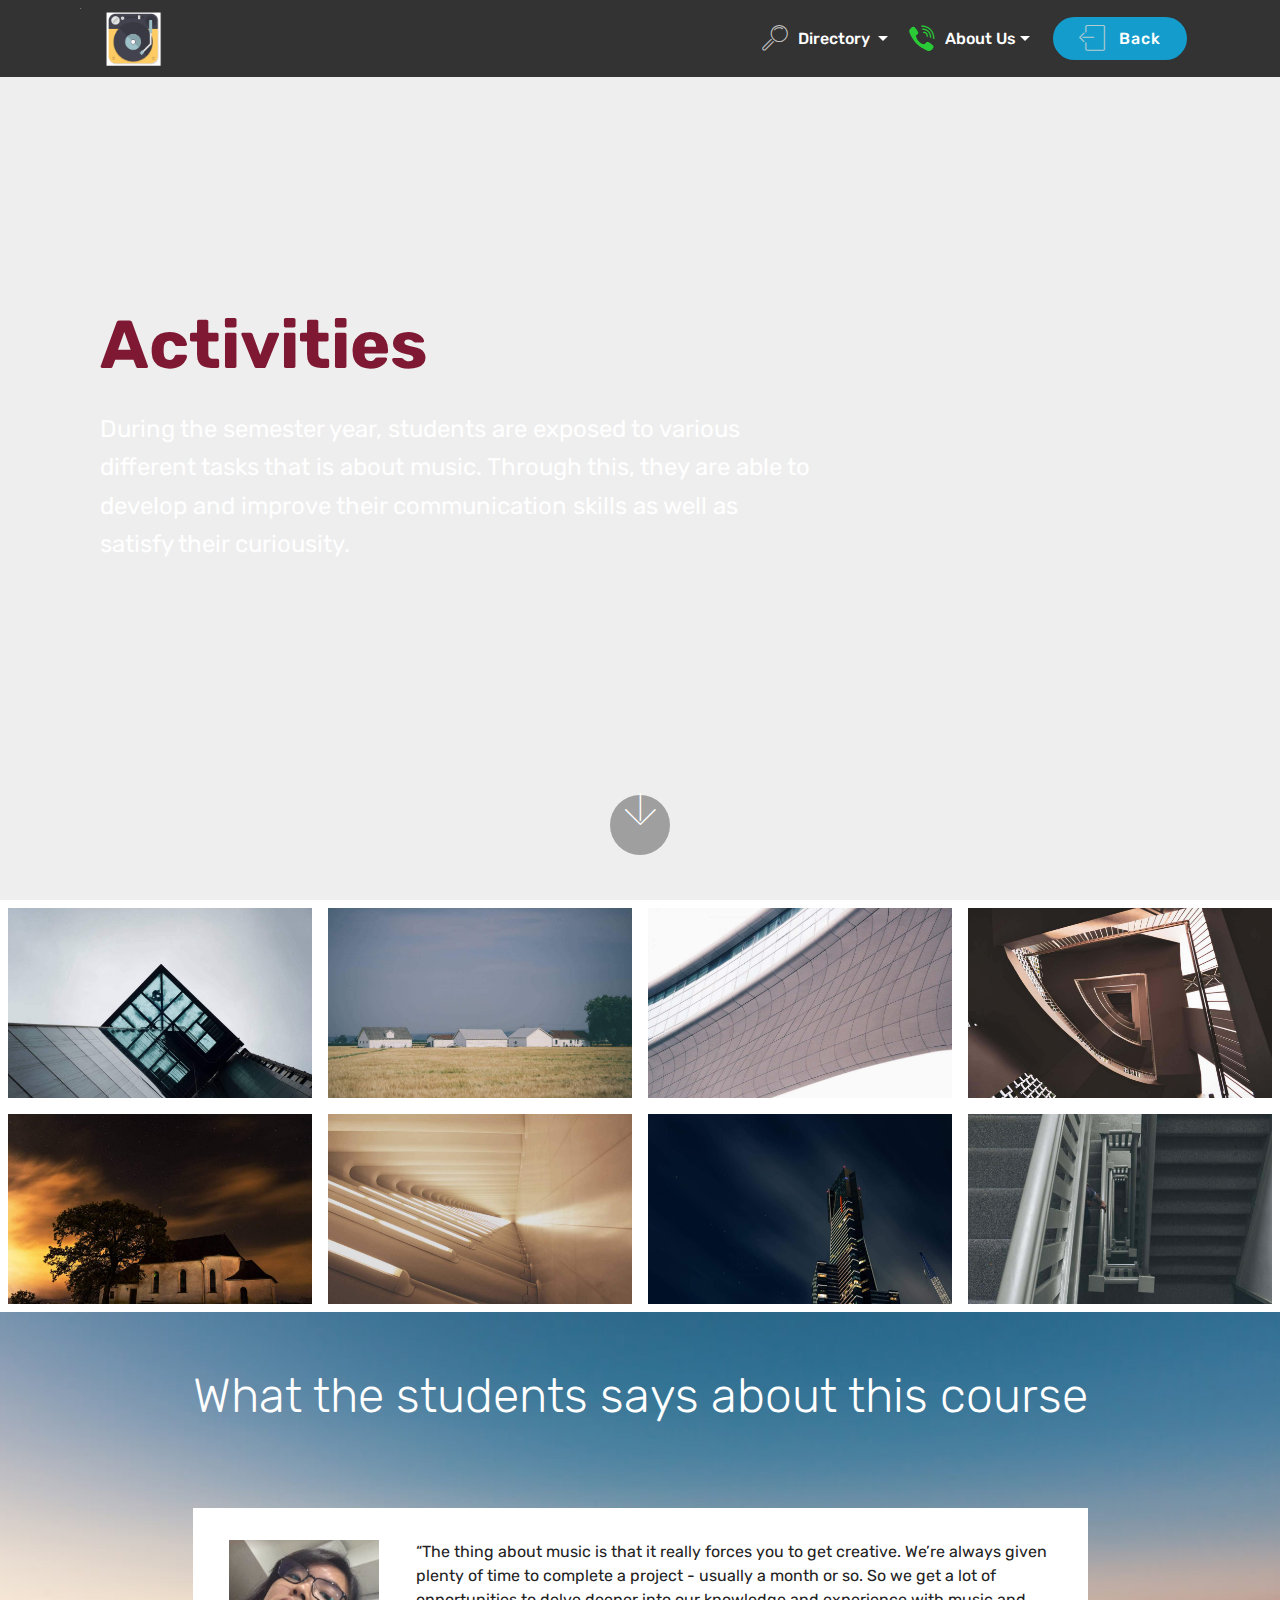
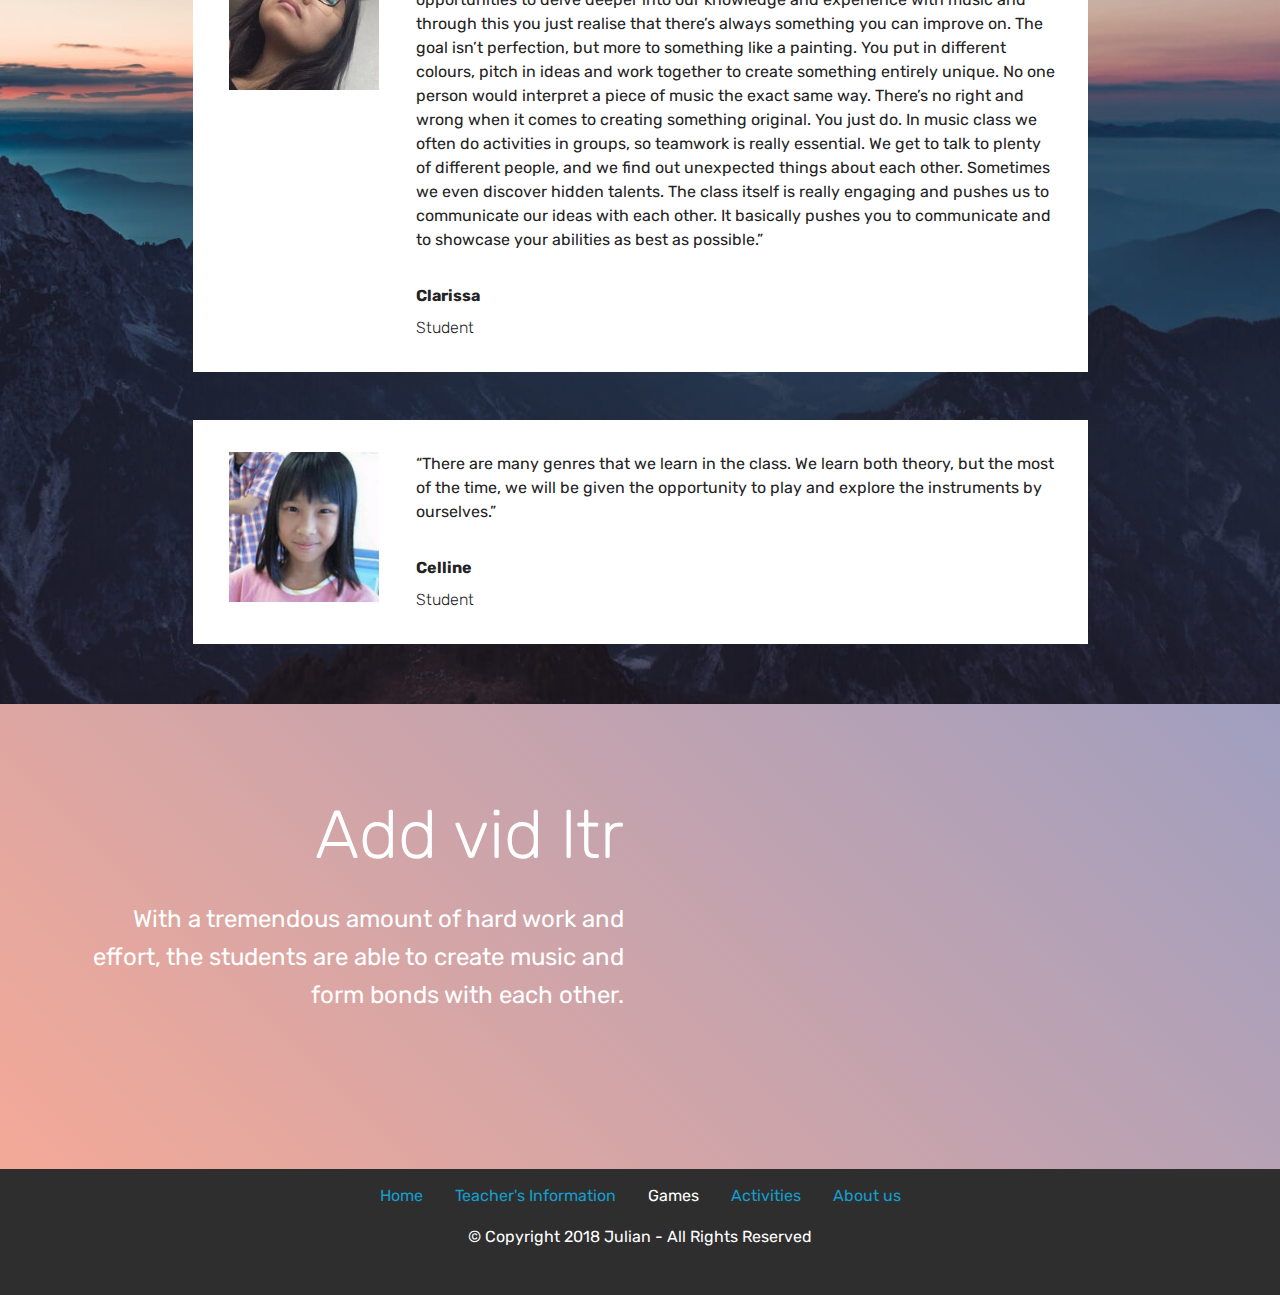
==== commit ad153f81: "create github pages" ====
--- a/index.html
+++ b/index.html
@@ -14,16 +14,17 @@
   <link rel="stylesheet" href="assets/bootstrap/css/bootstrap.min.css">
   <link rel="stylesheet" href="assets/bootstrap/css/bootstrap-grid.min.css">
   <link rel="stylesheet" href="assets/bootstrap/css/bootstrap-reboot.min.css">
+  <link rel="stylesheet" href="assets/dropdown/css/style.css">
   <link rel="stylesheet" href="assets/socicon/css/styles.css">
-  <link rel="stylesheet" href="assets/dropdown/css/style.css">
   <link rel="stylesheet" href="assets/theme/css/style.css">
+  <link rel="stylesheet" href="assets/gallery/style.css">
   <link rel="stylesheet" href="assets/mobirise/css/mbr-additional.css" type="text/css">
   
   
   
 </head>
 <body>
-  <section class="menu cid-qQfpHAfgQ6" once="menu" id="menu1-a">
+  <section class="menu cid-qQfwy3RvO9" once="menu" id="menu1-0">
 
     
 
@@ -49,38 +50,100 @@
         <div class="collapse navbar-collapse" id="navbarSupportedContent">
             <ul class="navbar-nav nav-dropdown" data-app-modern-menu="true"><li class="nav-item dropdown">
                     <a class="nav-link link text-white dropdown-toggle display-4" href="https://mobirise.com" data-toggle="dropdown-submenu" aria-expanded="false"><span class="mbri-search mbr-iconfont mbr-iconfont-btn" style="color: rgb(193, 193, 193);"></span>
-                        Directory&nbsp;</a><div class="dropdown-menu"><a class="text-white dropdown-item display-4" href="page3.html">Activities</a><a class="text-white dropdown-item display-4" href="page1.html">Teacher's Information</a><a class="text-white dropdown-item display-4" href="page3.html">Games</a></div>
-                </li><li class="nav-item dropdown"><a class="nav-link link text-white dropdown-toggle display-4" href="https://mobirise.com" data-toggle="dropdown-submenu" aria-expanded="false"><span class="socicon socicon-viber mbr-iconfont mbr-iconfont-btn" style="color: rgb(41, 204, 54);"></span>
+                        Directory&nbsp;</a><div class="dropdown-menu"><a class="text-white dropdown-item display-4" href="page1.html">Activities</a><a class="text-white dropdown-item display-4" href="page2.html">Teacher's Information</a><a class="text-white dropdown-item display-4" href="page3.html">Games</a></div>
+                </li><li class="nav-item dropdown open"><a class="nav-link link text-white dropdown-toggle display-4" href="https://mobirise.com" data-toggle="dropdown-submenu" aria-expanded="true"><span class="socicon socicon-viber mbr-iconfont mbr-iconfont-btn" style="color: rgb(41, 204, 54);"></span>
                         
                         About Us
-                    </a><div class="dropdown-menu"><a class="text-white dropdown-item display-4" href="page2.html#form1-1e">Contact us</a><a class="text-white dropdown-item display-4" href="page2.html#footer2-1d" aria-expanded="false">Find us</a></div></li></ul>
+                    </a><div class="dropdown-menu"><a class="text-white dropdown-item display-4" href="page3.html#form1-t">Contact us</a><a class="text-white dropdown-item display-4" href="page3.html#footer2-u" aria-expanded="false">Find us</a></div></li></ul>
             <div class="navbar-buttons mbr-section-btn"><a class="btn btn-sm btn-primary display-4" href="index.html"><span class="mbri-logout mbr-iconfont mbr-iconfont-btn" style="color: rgb(178, 204, 210);"></span>&nbsp;Back</a></div>
         </div>
     </nav>
 </section>
 
-<section class="engine"><a href="https://mobirise.ws/o">best mobile website builder</a></section><section class="cid-qQfpAenevC mbr-fullscreen" id="header2-6">
-
-    
-
-    
-
-    <div class="container align-center">
-        <div class="row justify-content-md-center">
-            <div class="mbr-white col-md-10">
-                <h1 class="mbr-section-title mbr-bold pb-3 mbr-fonts-style display-1">
-                    Music</h1>
-                
-                <p class="mbr-text pb-3 mbr-fonts-style display-5">
-                    Music is an endless train of entertainment. With it's wide range of creativity, it creates a soothing sound that pleases one's ears.&nbsp;</p>
-                
-            </div>
-        </div>
-    </div>
-    
-</section>
-
-<section class="header3 cid-qQfpBkgchQ" id="header3-7">
+<section class="engine"><a href="https://mobirise.ws/d">best website software</a></section><section class="header9 cid-qQfwylA5ZI mbr-fullscreen" id="header9-1">
+
+    
+
+    
+
+    <div class="container">
+        <div class="media-container-column mbr-white col-md-8">
+            <h1 class="mbr-section-title align-left mbr-bold pb-3 mbr-fonts-style display-1">
+                Activities</h1>
+            
+            <p class="mbr-text align-left pb-3 mbr-fonts-style display-5">
+                During the semester year, students are exposed to various different tasks that is about music. Through this, they are able to develop and improve their communication skills as well as satisfy their curiousity.</p>
+            
+        </div>
+    </div>
+
+    <div class="mbr-arrow hidden-sm-down" aria-hidden="true">
+        <a href="#next">
+            <i class="mbri-down mbr-iconfont"></i>
+        </a>
+    </div>
+</section>
+
+<section class="mbr-gallery mbr-slider-carousel cid-qQfwz2sUug" id="gallery3-2">
+
+    
+
+    <div>
+        <div><!-- Filter --><!-- Gallery --><div class="mbr-gallery-row"><div class="mbr-gallery-layout-default"><div><div><div class="mbr-gallery-item mbr-gallery-item--p1" data-video-url="false" data-tags="Awesome"><div href="#lb-gallery3-2" data-slide-to="0" data-toggle="modal"><img src="assets/images/gallery00.jpg" alt="" title=""><span class="icon-focus"></span></div></div><div class="mbr-gallery-item mbr-gallery-item--p1" data-video-url="false" data-tags="Responsive"><div href="#lb-gallery3-2" data-slide-to="1" data-toggle="modal"><img src="assets/images/gallery01.jpg" alt="" title=""><span class="icon-focus"></span></div></div><div class="mbr-gallery-item mbr-gallery-item--p1" data-video-url="false" data-tags="Creative"><div href="#lb-gallery3-2" data-slide-to="2" data-toggle="modal"><img src="assets/images/gallery02.jpg" alt="" title=""><span class="icon-focus"></span></div></div><div class="mbr-gallery-item mbr-gallery-item--p1" data-video-url="false" data-tags="Animated"><div href="#lb-gallery3-2" data-slide-to="3" data-toggle="modal"><img src="assets/images/gallery03.jpg" alt="" title=""><span class="icon-focus"></span></div></div><div class="mbr-gallery-item mbr-gallery-item--p1" data-video-url="false" data-tags="Awesome"><div href="#lb-gallery3-2" data-slide-to="4" data-toggle="modal"><img src="assets/images/gallery04.jpg" alt="" title=""><span class="icon-focus"></span></div></div><div class="mbr-gallery-item mbr-gallery-item--p1" data-video-url="false" data-tags="Awesome"><div href="#lb-gallery3-2" data-slide-to="5" data-toggle="modal"><img src="assets/images/gallery05.jpg" alt="" title=""><span class="icon-focus"></span></div></div><div class="mbr-gallery-item mbr-gallery-item--p1" data-video-url="false" data-tags="Responsive"><div href="#lb-gallery3-2" data-slide-to="6" data-toggle="modal"><img src="assets/images/gallery06.jpg" alt="" title=""><span class="icon-focus"></span></div></div><div class="mbr-gallery-item mbr-gallery-item--p1" data-video-url="false" data-tags="Animated"><div href="#lb-gallery3-2" data-slide-to="7" data-toggle="modal"><img src="assets/images/gallery07.jpg" alt="" title=""><span class="icon-focus"></span></div></div></div></div><div class="clearfix"></div></div></div><!-- Lightbox --><div data-app-prevent-settings="" class="mbr-slider modal fade carousel slide" tabindex="-1" data-keyboard="true" data-interval="false" id="lb-gallery3-2"><div class="modal-dialog"><div class="modal-content"><div class="modal-body"><div class="carousel-inner"><div class="carousel-item active"><img src="assets/images/gallery00.jpg" alt="" title=""></div><div class="carousel-item"><img src="assets/images/gallery01.jpg" alt="" title=""></div><div class="carousel-item"><img src="assets/images/gallery02.jpg" alt="" title=""></div><div class="carousel-item"><img src="assets/images/gallery03.jpg" alt="" title=""></div><div class="carousel-item"><img src="assets/images/gallery04.jpg" alt="" title=""></div><div class="carousel-item"><img src="assets/images/gallery05.jpg" alt="" title=""></div><div class="carousel-item"><img src="assets/images/gallery06.jpg" alt="" title=""></div><div class="carousel-item"><img src="assets/images/gallery07.jpg" alt="" title=""></div></div><a class="carousel-control carousel-control-prev" role="button" data-slide="prev" href="#lb-gallery3-2"><span class="mbri-left mbr-iconfont" aria-hidden="true"></span><span class="sr-only">Previous</span></a><a class="carousel-control carousel-control-next" role="button" data-slide="next" href="#lb-gallery3-2"><span class="mbri-right mbr-iconfont" aria-hidden="true"></span><span class="sr-only">Next</span></a><a class="close" href="#" role="button" data-dismiss="modal"><span class="sr-only">Close</span></a></div></div></div></div></div>
+    </div>
+
+</section>
+
+<section class="testimonials4 cid-qQfwzRMjOK" id="testimonials4-4">
+
+  
+
+  
+  <div class="container">
+    <h2 class="pb-3 mbr-fonts-style mbr-white align-center display-2">
+        What the students says about this course</h2>
+    <h3 class="mbr-section-subtitle mbr-light pb-3 mbr-fonts-style mbr-white align-center display-5"></h3>
+    <div class="col-md-10 testimonials-container"> 
+      
+
+      
+    <div class="testimonials-item">
+        <div class="user row">
+          <div class="col-lg-3 col-md-4">
+            <div class="user_image">
+              <img src="assets/images/20180114-142320-300x240.jpg" alt="" title="">
+            </div>
+          </div>
+          <div class="testimonials-caption col-lg-9 col-md-8">
+            <div class="user_text ">
+              <p class="mbr-fonts-style  display-7">“The thing about music is that it really forces you to get creative. We’re always given plenty of time to complete a project - usually a month or so. So we get a lot of opportunities to delve deeper into our knowledge and experience with music and through this you just realise that there’s always something you can improve on. The goal isn’t perfection, but more to something like a painting. You put in different colours, pitch in ideas and work together to create something entirely unique. No one person would interpret a piece of music the exact same way. There’s no right and wrong when it comes to creating something original. You just do. In music class we often do activities in groups, so teamwork is really essential. We get to talk to plenty of different people, and we find out unexpected things about each other. Sometimes we even discover hidden talents. The class itself is really engaging and pushes us to communicate our ideas with each other. It basically pushes you to communicate and to showcase your abilities as best as possible.”<br></p>
+            </div>
+            <div class="user_name mbr-bold mbr-fonts-style align-left pt-3 display-7">Clarissa</div>
+            <div class="user_desk mbr-light mbr-fonts-style align-left pt-2 display-7">Student</div>
+          </div>
+        </div>
+      </div><div class="testimonials-item">
+        <div class="user row">
+          <div class="col-lg-3 col-md-4">
+            <div class="user_image">
+              <img src="assets/images/screenshot-2017-10-04-21-54-8-300x296.jpg" alt="" title="">
+            </div>
+          </div>
+          <div class="testimonials-caption col-lg-9 col-md-8">
+            <div class="user_text">
+              <p class="mbr-fonts-style  display-7">“There are many genres that we learn in the class. We learn both theory, but the most of the time, we will be given the opportunity to play and explore the instruments by ourselves.”</p>
+            </div>
+            <div class="user_name mbr-bold mbr-fonts-style align-left pt-3 display-7">
+                 Celline</div>
+            <div class="user_desk mbr-light mbr-fonts-style align-left pt-2 display-7">
+                 Student</div>
+          </div>
+        </div>
+      </div></div>
+  </div>
+</section>
+
+<section class="header7 cid-qQfwzmfxfr" id="header7-3">
 
     
 
@@ -88,134 +151,24 @@
 
     <div class="container">
         <div class="media-container-row">
-            <div class="mbr-figure" style="width: 100%;">
-                <img src="assets/images/snip-snip-472x551.png" alt="Mobirise" title="">
-            </div>
-
-            <div class="media-content">
+
+            <div class="media-content align-right">
                 <h1 class="mbr-section-title mbr-white pb-3 mbr-fonts-style display-1">
-                    Ruth Binari</h1>
+                    Add vid ltr</h1>
+                <div class="mbr-section-text mbr-white pb-3">
+                    <p class="mbr-text mbr-fonts-style display-5">
+                        With a tremendous amount of hard work and effort, the students are able to create music and form bonds with each other.</p>
+                </div>
                 
-                <div class="mbr-section-text mbr-white pb-3 ">
-                    <p class="mbr-text mbr-fonts-style display-5">A teacher who is cheerful in all possible senses of the word. She is fun and engaging in class, and always does her best to interact with every student on a more emotional level, making her an exceptionally caring character to have in your life.</p>
-                </div>
-                <div class="mbr-section-btn"><a class="btn btn-md btn-white-outline display-4" href="page1.html">LEARN MORE</a></div>
-            </div>
-        </div>
-    </div>
-
-</section>
-
-<section class="header4 cid-qQfpCr5kJi" id="header4-8">
-
-    
-
-    
-
-    <div class="container">
-        <div class="row justify-content-md-center">
-            <div class="media-content col-md-10">
-                <h1 class="mbr-section-title align-center mbr-white pb-3 mbr-bold mbr-fonts-style display-1">
-                    Acitivies And Projects</h1>
-                
-                <div class="mbr-text align-center mbr-white pb-3">
-                    <p class="mbr-text mbr-fonts-style display-5">
-                        Music students are exposed to a wide variety of music genres and their distinctive qualities. The class allows students to develop a deep appreciation for all the different genres and concepts in the field of music. Students are also taught to create music of their own and discover their own strengths throughout the sessions. Several topics covered include composition, modulation/transposition and arranging music for medleys.</p>
-                </div>
-                <div class="mbr-section-btn align-center"><a class="btn btn-md btn-primary display-4" href="page3.html">LEARN MORE</a></div>
-            </div>
-            <div class="mbr-figure pt-5">
-                <img src="assets/images/01.jpg" alt="Mobirise" style="width: 60%;">
-            </div>
-        </div>
-    </div>
-</section>
-
-<section class="tabs4 cid-qQfpEiaMQh" id="tabs4-9">
-
-    
-
-    
-
-    <div class="container">
-        <h2 class="mbr-section-title align-center pb-3 mbr-fonts-style display-2">
-            Insert Game ltr</h2>
-        
-
-        <div class="media-container-row mt-5 pt-3">
-            <div class="mbr-figure" style="width: 60%;">
-                <img src="assets/images/03.jpg" alt="Mobirise">
-            </div>
-            <div class="tabs-container">
-                <ul class="nav nav-tabs" role="tablist">
-                    <li class="nav-item"><a class="nav-link mbr-fonts-style active display-7" role="tab" data-toggle="tab" href="#tabs4-21_tab0">
-                            Insert game link ltr</a></li>
-                    
-                    
-                    
-                    
-                    
-                </ul>
-                <div class="tab-content">
-                    <div id="tab1" class="tab-pane in active" role="tabpanel">
-                        <div class="row">
-                            <div class="col-md-12">
-                                <p class="mbr-text py-5 mbr-fonts-style display-7">
-                                    Insert game desc Ltr</p>
-                            </div>
-                        </div>
-                    </div>
-                    <div id="tab2" class="tab-pane" role="tabpanel">
-                        <div class="row">
-                            <div class="col-md-12">
-                                <p class="mbr-text py-5 mbr-fonts-style display-7">
-                                    Mobirise themes are based on Bootstrap 3 and Bootstrap 4 - most powerful mobile first framework. Now, even if you're not code-savvy, you can be a part of an exciting growing bootstrap community.</p>
-                            </div>
-                        </div>
-                    </div>
-                    <div id="tab3" class="tab-pane" role="tabpanel">
-                        <div class="row">
-                            <div class="col-md-12">
-                                <p class="mbr-text py-5 mbr-fonts-style display-7">
-                                    Choose from the large selection of latest pre-made blocks - full-screen intro, bootstrap carousel, content slider, responsive image gallery with lightbox, parallax scrolling, video backgrounds, hamburger menu, sticky header and more.
-                                </p>
-                            </div>
-                        </div>
-                    </div>
-                    <div id="tab4" class="tab-pane" role="tabpanel">
-                        <div class="row">
-                            <div class="col-md-12">
-                                <p class="mbr-text py-5 mbr-fonts-style display-7">
-                                    Sites made with Mobirise are 100% mobile-friendly according the latest Google Test and Google loves those websites (officially)!
-                                </p>
-                            </div>
-                        </div>
-                    </div>
-                    <div id="tab5" class="tab-pane" role="tabpanel">
-                        <div class="row">
-                            <div class="col-md-12">
-                                <p class="mbr-text py-5 mbr-fonts-style display-7">
-                                    Mobirise themes are based on Bootstrap 3 and Bootstrap 4 - most powerful mobile first framework. Now, even if you're not code-savvy, you can be a part of an exciting growing bootstrap community.
-                                </p>
-                            </div>
-                        </div>
-                    </div>
-                    <div id="tab6" class="tab-pane" role="tabpanel">
-                        <div class="row">
-                            <div class="col-md-12">
-                                <p class="mbr-text py-5 mbr-fonts-style display-7">
-                                    Choose from the large selection of latest pre-made blocks - full-screen intro, bootstrap carousel, content slider, responsive image gallery with lightbox, parallax scrolling, video backgrounds, hamburger menu, sticky header and more.
-                                </p>
-                            </div>
-                        </div>
-                    </div>
-                </div>
-            </div>
-        </div>
-    </div>
-</section>
-
-<section once="" class="cid-qQfpJ0fK3D" id="footer7-b">
+            </div>
+
+            <div class="mbr-figure" style="width: 100%;"><iframe class="mbr-embedded-video" src="https://www.youtube.com/embed/uNCr7NdOJgw?rel=0&amp;amp;showinfo=0&amp;autoplay=0&amp;loop=0" width="1280" height="720" frameborder="0" allowfullscreen></iframe></div>
+
+        </div>
+    </div>
+</section>
+
+<section once="" class="cid-qQfwAkA4eK" id="footer7-5">
 
     
 
@@ -230,8 +183,8 @@
                     
                     
                     
-                <li class="foot-menu-item mbr-fonts-style display-7"><a href="index.html">Home</a></li><li class="foot-menu-item mbr-fonts-style display-7"><a href="page1.html">Teacher's Information</a></li><li class="foot-menu-item mbr-fonts-style display-7">Games
-                    </li><li class="foot-menu-item mbr-fonts-style display-7"><a href="page3.html">Activities</a></li><li class="foot-menu-item mbr-fonts-style display-7"><a href="page2.html">About us</a></li></ul>
+                <li class="foot-menu-item mbr-fonts-style display-7"><a href="index.html">Home</a></li><li class="foot-menu-item mbr-fonts-style display-7"><a href="page2.html">Teacher's Information</a></li><li class="foot-menu-item mbr-fonts-style display-7">Games
+                    </li><li class="foot-menu-item mbr-fonts-style display-7"><a href="page1.html">Activities</a></li><li class="foot-menu-item mbr-fonts-style display-7"><a href="page3.html">About us</a></li></ul>
             </div>
             
             <div class="row row-copirayt">
@@ -248,11 +201,17 @@
   <script src="assets/popper/popper.min.js"></script>
   <script src="assets/tether/tether.min.js"></script>
   <script src="assets/bootstrap/js/bootstrap.min.js"></script>
+  <script src="assets/smoothscroll/smooth-scroll.js"></script>
   <script src="assets/dropdown/js/script.min.js"></script>
+  <script src="assets/masonry/masonry.pkgd.min.js"></script>
+  <script src="assets/imagesloaded/imagesloaded.pkgd.min.js"></script>
+  <script src="assets/bootstrapcarouselswipe/bootstrap-carousel-swipe.js"></script>
+  <script src="assets/vimeoplayer/jquery.mb.vimeo_player.js"></script>
   <script src="assets/touchswipe/jquery.touch-swipe.min.js"></script>
-  <script src="assets/mbr-tabs/mbr-tabs.js"></script>
-  <script src="assets/smoothscroll/smooth-scroll.js"></script>
   <script src="assets/theme/js/script.js"></script>
+  <script src="assets/gallery/player.min.js"></script>
+  <script src="assets/gallery/script.js"></script>
+  <script src="assets/slidervideo/script.js"></script>
   
   
 </body>
--- a/assets/gallery/style.css
+++ b/assets/gallery/style.css
@@ -0,0 +1,451 @@
+/*-------
+
+   Gallery
+
+-------*/
+.mbr-gallery .mbr-gallery-item {
+  position: relative;
+  display: inline-block;
+  width: 25%;
+  cursor: pointer; }
+
+@media (max-width: 768px) {
+  .mbr-gallery .mbr-gallery-item {
+    width: 50%; } }
+@media (max-width: 400px) {
+  .mbr-gallery .mbr-gallery-item {
+    width: 100%; } }
+.mbr-gallery .icon-focus,
+.mbr-gallery .icon-video {
+  position: absolute;
+  top: calc(50% - 32px);
+  left: calc(50% - 24px);
+  font-family: 'MobiriseIcons' !important;
+  font-size: 3rem !important;
+  color: #fff;
+  opacity: 0;
+  transition: .2s opacity ease-in-out;
+  z-index: 5; }
+
+.mbr-gallery .icon-focus::before {
+  content: '\e96b'; }
+
+.mbr-gallery .icon-video::before {
+  content: '\e95c'; }
+
+.mbr-gallery .mbr-gallery-item > div:hover .icon-focus,
+.mbr-gallery .mbr-gallery-item > div:hover .icon-video {
+  opacity: 1; }
+
+.mbr-gallery .mbr-gallery-item img {
+  width: 100%;
+  opacity: 1;
+  -webkit-transition: .2s opacity ease-in-out;
+  transition: .2s opacity ease-in-out; }
+
+.mbr-gallery .mbr-gallery-item > div:hover img {
+  opacity: 1; }
+
+.mbr-gallery .mbr-gallery-item > div {
+  background: #fff;
+  display: block;
+  outline: none;
+  position: relative; }
+
+.mbr-gallery .mbr-gallery-item .icon {
+  -webkit-transform: translateX(-50%) translateY(-50%);
+  -webkit-transition: .2s opacity ease-in-out;
+  color: #000;
+  font-size: 30px;
+  height: 69px;
+  left: 50%;
+  opacity: 0;
+  position: absolute;
+  top: 50%;
+  transform: translateX(-50%) translateY(-50%);
+  transition: .2s opacity ease-in-out;
+  width: 69px; }
+
+.mbr-gallery .mbr-gallery-item .icon::after,
+.mbr-gallery .mbr-gallery-item .icon::before {
+  content: '';
+  display: block;
+  position: absolute;
+  height: 69px;
+  width: 1px;
+  margin-left: 34.5px;
+  background-color: #fff; }
+
+.mbr-gallery .mbr-gallery-item .icon::after {
+  width: 69px;
+  height: 1px;
+  margin-left: 0;
+  margin-top: 34.5px; }
+
+.mbr-gallery .mbr-gallery-item > div:hover .icon {
+  opacity: 1; }
+
+.mbr-gallery .mbr-gallery-item > div:hover::before {
+  opacity: .9; }
+
+.mbr-gallery .mbr-gallery-item > div:hover .mbr-gallery-title {
+  background: transparent !important; }
+
+/* remove spacing */
+.mbr-gallery .mbr-gallery-row.no-gutter {
+  margin: 0; }
+
+.mbr-gallery .mbr-gallery-row.no-gutter .mbr-gallery-item {
+  padding: 0; }
+
+/* container */
+.mbr-gallery .container.mbr-gallery-layout-default {
+  padding: 93px 0; }
+
+/* fix horizontal scrollbar */
+.mbr-gallery .mbr-gallery-layout-article,
+.mbr-gallery .mbr-gallery-layout-default {
+  overflow: hidden; }
+
+/* lightbox */
+.mbr-gallery .modal {
+  position: fixed;
+  overflow: hidden;
+  padding-right: 0 !important; }
+
+.mbr-gallery .modal-content {
+  border-radius: 0;
+  border: none;
+  background: transparent; }
+
+.mbr-gallery .modal-body {
+  padding: 0; }
+
+.mbr-gallery .modal-body img {
+  width: 100%; }
+
+.mbr-gallery .modal .close {
+  position: fixed;
+  background: #1b1b1b;
+  opacity: .5;
+  font-size: 35px;
+  font-weight: 300;
+  width: 70px;
+  height: 70px;
+  border-radius: 50%;
+  color: #fff;
+  top: 2.5rem;
+  right: 2.5rem;
+  line-height: 70px;
+  border: none;
+  text-align: center;
+  text-shadow: none;
+  z-index: 5;
+  -webkit-transition: opacity .3s ease;
+  -moz-transition: opacity .3s ease;
+  -o-transition: opacity .3s ease;
+  transition: opacity .3s ease;
+  font-family: 'MobiriseIcons'; }
+  .mbr-gallery .modal .close::before {
+    content: '\e91a'; }
+
+.mbr-gallery .modal .close:hover {
+  opacity: 1;
+  background: #000;
+  color: #fff; }
+
+.mbr-gallery .modal-dialog {
+  max-width: 100% !important; }
+
+.mbr-gallery .modal.in .modal-dialog {
+  margin: 0 auto; }
+
+/* modal back color opacity */
+.modal-backdrop.in {
+  opacity: .8;
+  filter: alpha(opacity=80); }
+
+@media (max-width: 768px) {
+  .mbr-gallery .carousel-control,
+  .mbr-gallery .carousel-indicators,
+  .mbr-gallery .modal .close {
+    position: fixed; } }
+/* fix fade in effect */
+.mbr-gallery .modal.fade .modal-dialog {
+  -webkit-transition: margin-top .3s ease-out;
+  -moz-transition: margin-top .3s ease-out;
+  -o-transition: margin-top .3s ease-out;
+  transition: margin-top .3s ease-out; }
+
+.mbr-gallery .modal.fade .modal-dialog,
+.mbr-gallery .modal.in .modal-dialog {
+  -webkit-transform: none;
+  -ms-transform: none;
+  -o-transform: none;
+  transform: none; }
+
+/*-------
+
+   Slider
+
+-------*/
+.mbr-slider .carousel-inner > .active,
+.mbr-slider .carousel-inner > .next,
+.mbr-slider .carousel-inner > .prev {
+  display: table; }
+
+.mbr-slider .carousel-control {
+  position: absolute;
+  width: 70px;
+  height: 70px;
+  top: 50%;
+  margin-top: -35px;
+  line-height: 70px;
+  border-radius: 50%;
+  font-size: 35px;
+  border: 0;
+  opacity: .5;
+  text-shadow: none;
+  z-index: 5;
+  color: #fff;
+  -webkit-transition: all .2s ease-in-out 0s;
+  -o-transition: all .2s ease-in-out 0s;
+  transition: all .2s ease-in-out 0s; }
+
+.mbr-gallery .mbr-slider .carousel-control {
+  position: fixed; }
+
+@media (max-width: 991px) {
+  .mbr-gallery .mbr-slider .carousel-control {
+    bottom: 2.5rem;
+    margin-top: 0;
+    top: auto;
+    z-index: 17; } }
+.mbr-gallery .mbr-slider .carousel-inner > .active {
+  display: block; }
+
+.mbr-slider .carousel-control.left {
+  left: 0;
+  margin-left: 2.5rem; }
+
+.mbr-slider .carousel-control.right {
+  right: 0;
+  margin-right: 2.5rem; }
+
+.mbr-slider .carousel-control .icon-next,
+.mbr-slider .carousel-control .icon-prev {
+  margin-top: -18px;
+  font-size: 40px;
+  line-height: 27px; }
+
+.mbr-slider .carousel-control:hover {
+  background: #1b1b1b;
+  color: #fff;
+  opacity: 1; }
+
+.mbr-slider .carousel-indicators {
+  position: absolute;
+  bottom: 0;
+  margin-bottom: 1.5rem !important; }
+
+@media (max-width: 543px) {
+  .mbr-slider .carousel-indicators {
+    display: none; } }
+.carousel-indicators .active,
+.carousel-indicators li {
+  width: 15px;
+  height: 15px;
+  margin: 3px;
+  background: #1b1b1b;
+  border: 0;
+  opacity: .5; }
+
+.carousel-indicators .active {
+  border: 4px solid #1b1b1b;
+  background: #fff; }
+
+.carousel-indicators li {
+  max-width: 15px;
+  max-height: 15px;
+  margin: 3px;
+  background: #1b1b1b;
+  border: 0;
+  border-radius: 50%;
+  opacity: .5; }
+
+.carousel-indicators li.active {
+  border: 4px solid #1b1b1b;
+  background: #fff; }
+
+.container .carousel-indicators {
+  margin-bottom: 3px; }
+
+.mbr-gallery .mbr-slider .carousel-indicators {
+  position: fixed;
+  margin-bottom: 2.5rem !important; }
+
+@media (max-width: 991px) {
+  .mbr-gallery .mbr-slider .carousel-indicators {
+    margin-bottom: 3.625rem !important;
+    padding-left: 2.5rem;
+    padding-right: 2.5rem; } }
+.mbr-slider .carousel-indicators .active,
+.mbr-slider .carousel-indicators li {
+  width: 20px;
+  height: 20px;
+  margin: 3px;
+  background: #1b1b1b;
+  border: 0;
+  opacity: .5; }
+
+.mbr-slider .carousel-indicators .active {
+  border: 4px solid #1b1b1b;
+  background: #fff; }
+
+@media (max-width: 767px) {
+  .mbr-slider .carousel-control {
+    top: auto;
+    bottom: 20px; }
+
+  .mbr-slider > .container .carousel-control {
+    margin-bottom: 0; } }
+/* boxed slider */
+.mbr-slider > .boxed-slider {
+  position: relative;
+  padding: 93px 0; }
+
+.mbr-slider > .boxed-slider > div {
+  position: relative; }
+
+.mbr-slider > .container img {
+  width: 100%; }
+
+.mbr-slider > .container img + .row {
+  position: absolute;
+  top: 50%;
+  left: 0;
+  right: 0;
+  -webkit-transform: translateY(-50%);
+  -moz-transform: translateY(-50%);
+  transform: translateY(-50%);
+  z-index: 2; }
+
+.mbr-slider .mbr-section {
+  padding: 0;
+  background-attachment: scroll; }
+
+.mbr-slider .mbr-table-cell {
+  padding: 0; }
+
+.mbr-slider > .container .carousel-indicators {
+  margin-bottom: 3px; }
+
+/* article slider */
+.mbr-slider > .article-slider .mbr-section,
+.mbr-slider > .article-slider .mbr-section .mbr-table-cell {
+  padding-top: 0;
+  padding-bottom: 0; }
+
+.modal-backdrop.show {
+  opacity: .7; }
+
+.video-container .mbr-background-video iframe {
+  width: 100%;
+  height: 100%; }
+
+.mbr-gallery-item__hided {
+  position: absolute !important;
+  left: 0 !important;
+  width: 0 !important;
+  height: 0;
+  padding: 0 !important; }
+
+.mbr-gallery-item__hided img {
+  display: none !important; }
+
+.mbr-gallery-item__hided span {
+  display: none !important; }
+
+.mbr-gallery-filter {
+  padding-top: 30px;
+  padding-bottom: 30px;
+  text-align: center; }
+  .mbr-gallery-filter li {
+    display: inline-block;
+    padding: 5px 0;
+    transition: all .3s ease-out; }
+    .mbr-gallery-filter li .btn {
+      cursor: pointer; }
+  .mbr-gallery-filter.gallery-filter__bg li {
+    color: #fff; }
+  .mbr-gallery-filter.gallery-filter__bg .active {
+    color: #000;
+    background-color: #fff; }
+  .mbr-gallery-filter ul {
+    display: inline-block;
+    width: 100%;
+    padding-left: 0;
+    margin-bottom: 0;
+    list-style: none; }
+
+.mbr-gallery-item > div {
+  position: relative; }
+
+.mbr-gallery-item--p1 {
+  padding: 0.5rem; }
+
+.mbr-gallery-item--p2 {
+  padding: 1rem; }
+
+.mbr-gallery-item--p3 {
+  padding: 1.5rem; }
+
+.mbr-gallery-item--p4 {
+  padding: 2rem; }
+
+.mbr-gallery-item--p5 {
+  padding: 2.5rem; }
+
+.mbr-gallery-item--p6 {
+  padding: 3rem; }
+
+.mbr-gallery .mbr-gallery-item--p4 {
+  width: 33.333%; }
+
+.mbr-gallery .mbr-gallery-item--p6, .mbr-gallery .mbr-gallery-item--p5 {
+  width: 50%; }
+
+@media (max-width: 992px) {
+  .mbr-gallery-item--p1 {
+    padding: 0.5rem; }
+
+  .mbr-gallery-item--p2 {
+    padding: 0.8rem; }
+
+  .mbr-gallery-item--p3 {
+    padding: 1rem; }
+
+  .mbr-gallery-item--p4 {
+    padding: 1.5rem; }
+
+  .mbr-gallery-item--p5 {
+    padding: 1.8rem; }
+
+  .mbr-gallery-item--p6 {
+    padding: 2rem; }
+
+  .mbr-gallery .mbr-gallery-item--p2,
+  .mbr-gallery .mbr-gallery-item--p3 {
+    width: 50%; }
+
+  .mbr-gallery .mbr-gallery-item--p6,
+  .mbr-gallery .mbr-gallery-item--p5,
+  .mbr-gallery .mbr-gallery-item--p4 {
+    width: 100%; } }
+@media (max-width: 400px) {
+  .mbr-gallery .mbr-gallery-item--p3,
+  .mbr-gallery .mbr-gallery-item--p2,
+  .mbr-gallery .mbr-gallery-item--p1 {
+    width: 100%; } }
+
+/*# sourceMappingURL=style.css.map */
--- a/assets/mobirise/css/mbr-additional.css
+++ b/assets/mobirise/css/mbr-additional.css
@@ -1372,48 +1372,48 @@
 .dropup .dropdown-toggle::after {
   display: none;
 }
-.cid-qQfpHAfgQ6 .navbar {
+.cid-qQfwy3RvO9 .navbar {
   padding: .5rem 0;
   background: #333333;
   transition: none;
   min-height: 77px;
 }
-.cid-qQfpHAfgQ6 .navbar-dropdown.bg-color.transparent.opened {
+.cid-qQfwy3RvO9 .navbar-dropdown.bg-color.transparent.opened {
   background: #333333;
 }
-.cid-qQfpHAfgQ6 a {
+.cid-qQfwy3RvO9 a {
   font-style: normal;
 }
-.cid-qQfpHAfgQ6 .nav-item span {
+.cid-qQfwy3RvO9 .nav-item span {
   padding-right: 0.4em;
   line-height: 0.5em;
   vertical-align: text-bottom;
   position: relative;
   text-decoration: none;
 }
-.cid-qQfpHAfgQ6 .nav-item a {
+.cid-qQfwy3RvO9 .nav-item a {
   display: flex;
   align-items: center;
   justify-content: center;
   padding: 0.7rem 0 !important;
   margin: 0rem .65rem !important;
 }
-.cid-qQfpHAfgQ6 .nav-item:focus,
-.cid-qQfpHAfgQ6 .nav-link:focus {
+.cid-qQfwy3RvO9 .nav-item:focus,
+.cid-qQfwy3RvO9 .nav-link:focus {
   outline: none;
 }
-.cid-qQfpHAfgQ6 .btn {
+.cid-qQfwy3RvO9 .btn {
   padding: 0.4rem 1.5rem;
   display: inline-flex;
   align-items: center;
 }
-.cid-qQfpHAfgQ6 .btn .mbr-iconfont {
+.cid-qQfwy3RvO9 .btn .mbr-iconfont {
   font-size: 1.6rem;
 }
-.cid-qQfpHAfgQ6 .menu-logo {
+.cid-qQfwy3RvO9 .menu-logo {
   margin-right: auto;
 }
-.cid-qQfpHAfgQ6 .menu-logo .navbar-brand {
+.cid-qQfwy3RvO9 .menu-logo .navbar-brand {
   display: flex;
   margin-left: 5rem;
   padding: 0;
@@ -1421,7 +1421,7 @@
   min-height: 3.8rem;
   align-items: center;
 }
-.cid-qQfpHAfgQ6 .menu-logo .navbar-brand .navbar-caption-wrap {
+.cid-qQfwy3RvO9 .menu-logo .navbar-brand .navbar-caption-wrap {
   display: -webkit-flex;
   -webkit-align-items: center;
   align-items: center;
@@ -1429,40 +1429,40 @@
   min-width: 7rem;
   margin: .3rem 0;
 }
-.cid-qQfpHAfgQ6 .menu-logo .navbar-brand .navbar-caption-wrap .navbar-caption {
+.cid-qQfwy3RvO9 .menu-logo .navbar-brand .navbar-caption-wrap .navbar-caption {
   line-height: 1.2rem !important;
   padding-right: 2rem;
 }
-.cid-qQfpHAfgQ6 .menu-logo .navbar-brand .navbar-logo {
+.cid-qQfwy3RvO9 .menu-logo .navbar-brand .navbar-logo {
   font-size: 4rem;
   transition: font-size 0.25s;
 }
-.cid-qQfpHAfgQ6 .menu-logo .navbar-brand .navbar-logo img {
+.cid-qQfwy3RvO9 .menu-logo .navbar-brand .navbar-logo img {
   display: flex;
 }
-.cid-qQfpHAfgQ6 .menu-logo .navbar-brand .navbar-logo .mbr-iconfont {
+.cid-qQfwy3RvO9 .menu-logo .navbar-brand .navbar-logo .mbr-iconfont {
   transition: font-size 0.25s;
 }
-.cid-qQfpHAfgQ6 .navbar-toggleable-sm .navbar-collapse {
+.cid-qQfwy3RvO9 .navbar-toggleable-sm .navbar-collapse {
   justify-content: flex-end;
   -webkit-justify-content: flex-end;
   padding-right: 5rem;
   width: auto;
 }
-.cid-qQfpHAfgQ6 .navbar-toggleable-sm .navbar-collapse .navbar-nav {
+.cid-qQfwy3RvO9 .navbar-toggleable-sm .navbar-collapse .navbar-nav {
   flex-wrap: wrap;
   -webkit-flex-wrap: wrap;
   padding-left: 0;
 }
-.cid-qQfpHAfgQ6 .navbar-toggleable-sm .navbar-collapse .navbar-nav .nav-item {
+.cid-qQfwy3RvO9 .navbar-toggleable-sm .navbar-collapse .navbar-nav .nav-item {
   -webkit-align-self: center;
   align-self: center;
 }
-.cid-qQfpHAfgQ6 .navbar-toggleable-sm .navbar-collapse .navbar-buttons {
+.cid-qQfwy3RvO9 .navbar-toggleable-sm .navbar-collapse .navbar-buttons {
   padding-left: 0;
   padding-bottom: 0;
 }
-.cid-qQfpHAfgQ6 .dropdown .dropdown-menu {
+.cid-qQfwy3RvO9 .dropdown .dropdown-menu {
   background: #333333;
   display: none;
   position: absolute;
@@ -1471,20 +1471,20 @@
   padding-bottom: 1.4rem;
   text-align: left;
 }
-.cid-qQfpHAfgQ6 .dropdown .dropdown-menu .dropdown-item {
+.cid-qQfwy3RvO9 .dropdown .dropdown-menu .dropdown-item {
   width: auto;
   padding: 0.235em 1.5385em 0.235em 1.5385em !important;
 }
-.cid-qQfpHAfgQ6 .dropdown .dropdown-menu .dropdown-item::after {
+.cid-qQfwy3RvO9 .dropdown .dropdown-menu .dropdown-item::after {
   right: 0.5rem;
 }
-.cid-qQfpHAfgQ6 .dropdown .dropdown-menu .dropdown-submenu {
+.cid-qQfwy3RvO9 .dropdown .dropdown-menu .dropdown-submenu {
   margin: 0;
 }
-.cid-qQfpHAfgQ6 .dropdown.open > .dropdown-menu {
+.cid-qQfwy3RvO9 .dropdown.open > .dropdown-menu {
   display: block;
 }
-.cid-qQfpHAfgQ6 .navbar-toggleable-sm.opened:after {
+.cid-qQfwy3RvO9 .navbar-toggleable-sm.opened:after {
   position: absolute;
   width: 100vw;
   height: 100vh;
@@ -1496,28 +1496,28 @@
   -webkit-transform: translateY(100%);
   z-index: 1000;
 }
-.cid-qQfpHAfgQ6 .navbar.navbar-short {
+.cid-qQfwy3RvO9 .navbar.navbar-short {
   min-height: 60px;
   transition: all .2s;
 }
-.cid-qQfpHAfgQ6 .navbar.navbar-short .navbar-toggler-right {
+.cid-qQfwy3RvO9 .navbar.navbar-short .navbar-toggler-right {
   top: 20px;
 }
-.cid-qQfpHAfgQ6 .navbar.navbar-short .navbar-logo a {
+.cid-qQfwy3RvO9 .navbar.navbar-short .navbar-logo a {
   font-size: 2.5rem !important;
   line-height: 2.5rem;
   transition: font-size 0.25s;
 }
-.cid-qQfpHAfgQ6 .navbar.navbar-short .navbar-logo a .mbr-iconfont {
+.cid-qQfwy3RvO9 .navbar.navbar-short .navbar-logo a .mbr-iconfont {
   font-size: 2.5rem !important;
 }
-.cid-qQfpHAfgQ6 .navbar.navbar-short .navbar-logo a img {
+.cid-qQfwy3RvO9 .navbar.navbar-short .navbar-logo a img {
   height: 3rem !important;
 }
-.cid-qQfpHAfgQ6 .navbar.navbar-short .navbar-brand {
+.cid-qQfwy3RvO9 .navbar.navbar-short .navbar-brand {
   min-height: 3rem;
 }
-.cid-qQfpHAfgQ6 button.navbar-toggler {
+.cid-qQfwy3RvO9 button.navbar-toggler {
   width: 31px;
   height: 18px;
   cursor: pointer;
@@ -1525,10 +1525,10 @@
   top: 1.5rem;
   right: 1rem;
 }
-.cid-qQfpHAfgQ6 button.navbar-toggler:focus {
+.cid-qQfwy3RvO9 button.navbar-toggler:focus {
   outline: none;
 }
-.cid-qQfpHAfgQ6 button.navbar-toggler .hamburger span {
+.cid-qQfwy3RvO9 button.navbar-toggler .hamburger span {
   position: absolute;
   right: 0;
   width: 30px;
@@ -1536,88 +1536,88 @@
   border-right: 5px;
   background-color: #ffffff;
 }
-.cid-qQfpHAfgQ6 button.navbar-toggler .hamburger span:nth-child(1) {
+.cid-qQfwy3RvO9 button.navbar-toggler .hamburger span:nth-child(1) {
   top: 0;
   transition: all .2s;
 }
-.cid-qQfpHAfgQ6 button.navbar-toggler .hamburger span:nth-child(2) {
+.cid-qQfwy3RvO9 button.navbar-toggler .hamburger span:nth-child(2) {
   top: 8px;
   transition: all .15s;
 }
-.cid-qQfpHAfgQ6 button.navbar-toggler .hamburger span:nth-child(3) {
+.cid-qQfwy3RvO9 button.navbar-toggler .hamburger span:nth-child(3) {
   top: 8px;
   transition: all .15s;
 }
-.cid-qQfpHAfgQ6 button.navbar-toggler .hamburger span:nth-child(4) {
+.cid-qQfwy3RvO9 button.navbar-toggler .hamburger span:nth-child(4) {
   top: 16px;
   transition: all .2s;
 }
-.cid-qQfpHAfgQ6 nav.opened .hamburger span:nth-child(1) {
+.cid-qQfwy3RvO9 nav.opened .hamburger span:nth-child(1) {
   top: 8px;
   width: 0;
   opacity: 0;
   right: 50%;
   transition: all .2s;
 }
-.cid-qQfpHAfgQ6 nav.opened .hamburger span:nth-child(2) {
+.cid-qQfwy3RvO9 nav.opened .hamburger span:nth-child(2) {
   -webkit-transform: rotate(45deg);
   transform: rotate(45deg);
   transition: all .25s;
 }
-.cid-qQfpHAfgQ6 nav.opened .hamburger span:nth-child(3) {
+.cid-qQfwy3RvO9 nav.opened .hamburger span:nth-child(3) {
   -webkit-transform: rotate(-45deg);
   transform: rotate(-45deg);
   transition: all .25s;
 }
-.cid-qQfpHAfgQ6 nav.opened .hamburger span:nth-child(4) {
+.cid-qQfwy3RvO9 nav.opened .hamburger span:nth-child(4) {
   top: 8px;
   width: 0;
   opacity: 0;
   right: 50%;
   transition: all .2s;
 }
-.cid-qQfpHAfgQ6 .collapsed.navbar-expand {
+.cid-qQfwy3RvO9 .collapsed.navbar-expand {
   flex-direction: column;
 }
-.cid-qQfpHAfgQ6 .collapsed .btn {
+.cid-qQfwy3RvO9 .collapsed .btn {
   display: flex;
 }
-.cid-qQfpHAfgQ6 .collapsed .navbar-collapse {
+.cid-qQfwy3RvO9 .collapsed .navbar-collapse {
   display: none !important;
   padding-right: 0 !important;
 }
-.cid-qQfpHAfgQ6 .collapsed .navbar-collapse.collapsing,
-.cid-qQfpHAfgQ6 .collapsed .navbar-collapse.show {
+.cid-qQfwy3RvO9 .collapsed .navbar-collapse.collapsing,
+.cid-qQfwy3RvO9 .collapsed .navbar-collapse.show {
   display: block !important;
 }
-.cid-qQfpHAfgQ6 .collapsed .navbar-collapse.collapsing .navbar-nav,
-.cid-qQfpHAfgQ6 .collapsed .navbar-collapse.show .navbar-nav {
+.cid-qQfwy3RvO9 .collapsed .navbar-collapse.collapsing .navbar-nav,
+.cid-qQfwy3RvO9 .collapsed .navbar-collapse.show .navbar-nav {
   display: block;
   text-align: center;
 }
-.cid-qQfpHAfgQ6 .collapsed .navbar-collapse.collapsing .navbar-nav .nav-item,
-.cid-qQfpHAfgQ6 .collapsed .navbar-collapse.show .navbar-nav .nav-item {
+.cid-qQfwy3RvO9 .collapsed .navbar-collapse.collapsing .navbar-nav .nav-item,
+.cid-qQfwy3RvO9 .collapsed .navbar-collapse.show .navbar-nav .nav-item {
   clear: both;
 }
-.cid-qQfpHAfgQ6 .collapsed .navbar-collapse.collapsing .navbar-buttons,
-.cid-qQfpHAfgQ6 .collapsed .navbar-collapse.show .navbar-buttons {
+.cid-qQfwy3RvO9 .collapsed .navbar-collapse.collapsing .navbar-buttons,
+.cid-qQfwy3RvO9 .collapsed .navbar-collapse.show .navbar-buttons {
   text-align: center;
 }
-.cid-qQfpHAfgQ6 .collapsed .navbar-collapse.collapsing .navbar-buttons:last-child,
-.cid-qQfpHAfgQ6 .collapsed .navbar-collapse.show .navbar-buttons:last-child {
+.cid-qQfwy3RvO9 .collapsed .navbar-collapse.collapsing .navbar-buttons:last-child,
+.cid-qQfwy3RvO9 .collapsed .navbar-collapse.show .navbar-buttons:last-child {
   margin-bottom: 1rem;
 }
-.cid-qQfpHAfgQ6 .collapsed button.navbar-toggler {
+.cid-qQfwy3RvO9 .collapsed button.navbar-toggler {
   display: block;
 }
-.cid-qQfpHAfgQ6 .collapsed .navbar-brand {
+.cid-qQfwy3RvO9 .collapsed .navbar-brand {
   margin-left: 1rem !important;
 }
-.cid-qQfpHAfgQ6 .collapsed .navbar-toggleable-sm {
+.cid-qQfwy3RvO9 .collapsed .navbar-toggleable-sm {
   flex-direction: column;
   -webkit-flex-direction: column;
 }
-.cid-qQfpHAfgQ6 .collapsed .dropdown .dropdown-menu {
+.cid-qQfwy3RvO9 .collapsed .dropdown .dropdown-menu {
   width: 100%;
   text-align: center;
   position: relative;
@@ -1629,19 +1629,19 @@
   transition-duration: .5s;
   transition-property: opacity,padding,height;
 }
-.cid-qQfpHAfgQ6 .collapsed .dropdown.open > .dropdown-menu {
+.cid-qQfwy3RvO9 .collapsed .dropdown.open > .dropdown-menu {
   position: relative;
   opacity: 1;
   height: auto;
   padding: 1.4rem 0;
   visibility: visible;
 }
-.cid-qQfpHAfgQ6 .collapsed .dropdown .dropdown-submenu {
+.cid-qQfwy3RvO9 .collapsed .dropdown .dropdown-submenu {
   left: 0;
   text-align: center;
   width: 100%;
 }
-.cid-qQfpHAfgQ6 .collapsed .dropdown .dropdown-toggle[data-toggle="dropdown-submenu"]::after {
+.cid-qQfwy3RvO9 .collapsed .dropdown .dropdown-toggle[data-toggle="dropdown-submenu"]::after {
   margin-top: 0;
   position: inherit;
   right: 0;
@@ -1657,51 +1657,51 @@
   border-left: .30em solid transparent;
 }
 @media (max-width: 991px) {
-  .cid-qQfpHAfgQ6 .navbar-expand {
+  .cid-qQfwy3RvO9 .navbar-expand {
     flex-direction: column;
   }
-  .cid-qQfpHAfgQ6 img {
+  .cid-qQfwy3RvO9 img {
     height: 3.8rem !important;
   }
-  .cid-qQfpHAfgQ6 .btn {
+  .cid-qQfwy3RvO9 .btn {
     display: flex;
   }
-  .cid-qQfpHAfgQ6 button.navbar-toggler {
+  .cid-qQfwy3RvO9 button.navbar-toggler {
     display: block;
   }
-  .cid-qQfpHAfgQ6 .navbar-brand {
+  .cid-qQfwy3RvO9 .navbar-brand {
     margin-left: 1rem !important;
   }
-  .cid-qQfpHAfgQ6 .navbar-toggleable-sm {
+  .cid-qQfwy3RvO9 .navbar-toggleable-sm {
     flex-direction: column;
     -webkit-flex-direction: column;
   }
-  .cid-qQfpHAfgQ6 .navbar-collapse {
+  .cid-qQfwy3RvO9 .navbar-collapse {
     display: none !important;
     padding-right: 0 !important;
   }
-  .cid-qQfpHAfgQ6 .navbar-collapse.collapsing,
-  .cid-qQfpHAfgQ6 .navbar-collapse.show {
+  .cid-qQfwy3RvO9 .navbar-collapse.collapsing,
+  .cid-qQfwy3RvO9 .navbar-collapse.show {
     display: block !important;
   }
-  .cid-qQfpHAfgQ6 .navbar-collapse.collapsing .navbar-nav,
-  .cid-qQfpHAfgQ6 .navbar-collapse.show .navbar-nav {
+  .cid-qQfwy3RvO9 .navbar-collapse.collapsing .navbar-nav,
+  .cid-qQfwy3RvO9 .navbar-collapse.show .navbar-nav {
     display: block;
     text-align: center;
   }
-  .cid-qQfpHAfgQ6 .navbar-collapse.collapsing .navbar-nav .nav-item,
-  .cid-qQfpHAfgQ6 .navbar-collapse.show .navbar-nav .nav-item {
+  .cid-qQfwy3RvO9 .navbar-collapse.collapsing .navbar-nav .nav-item,
+  .cid-qQfwy3RvO9 .navbar-collapse.show .navbar-nav .nav-item {
     clear: both;
   }
-  .cid-qQfpHAfgQ6 .navbar-collapse.collapsing .navbar-buttons,
-  .cid-qQfpHAfgQ6 .navbar-collapse.show .navbar-buttons {
+  .cid-qQfwy3RvO9 .navbar-collapse.collapsing .navbar-buttons,
+  .cid-qQfwy3RvO9 .navbar-collapse.show .navbar-buttons {
     text-align: center;
   }
-  .cid-qQfpHAfgQ6 .navbar-collapse.collapsing .navbar-buttons:last-child,
-  .cid-qQfpHAfgQ6 .navbar-collapse.show .navbar-buttons:last-child {
+  .cid-qQfwy3RvO9 .navbar-collapse.collapsing .navbar-buttons:last-child,
+  .cid-qQfwy3RvO9 .navbar-collapse.show .navbar-buttons:last-child {
     margin-bottom: 1rem;
   }
-  .cid-qQfpHAfgQ6 .dropdown .dropdown-menu {
+  .cid-qQfwy3RvO9 .dropdown .dropdown-menu {
     width: 100%;
     text-align: center;
     position: relative;
@@ -1713,19 +1713,19 @@
     transition-duration: .5s;
     transition-property: opacity,padding,height;
   }
-  .cid-qQfpHAfgQ6 .dropdown.open > .dropdown-menu {
+  .cid-qQfwy3RvO9 .dropdown.open > .dropdown-menu {
     position: relative;
     opacity: 1;
     height: auto;
     padding: 1.4rem 0;
     visibility: visible;
   }
-  .cid-qQfpHAfgQ6 .dropdown .dropdown-submenu {
+  .cid-qQfwy3RvO9 .dropdown .dropdown-submenu {
     left: 0;
     text-align: center;
     width: 100%;
   }
-  .cid-qQfpHAfgQ6 .dropdown .dropdown-toggle[data-toggle="dropdown-submenu"]::after {
+  .cid-qQfwy3RvO9 .dropdown .dropdown-toggle[data-toggle="dropdown-submenu"]::after {
     margin-top: 0;
     position: inherit;
     right: 0;
@@ -1742,146 +1742,180 @@
   }
 }
 @media (min-width: 767px) {
-  .cid-qQfpHAfgQ6 .menu-logo {
+  .cid-qQfwy3RvO9 .menu-logo {
     flex-shrink: 0;
   }
 }
-.cid-qQfpHAfgQ6 .navbar-collapse {
+.cid-qQfwy3RvO9 .navbar-collapse {
   flex-basis: auto;
 }
-.cid-qQfpHAfgQ6 .nav-link:hover,
-.cid-qQfpHAfgQ6 .dropdown-item:hover {
+.cid-qQfwy3RvO9 .nav-link:hover,
+.cid-qQfwy3RvO9 .dropdown-item:hover {
   color: #c1c1c1 !important;
 }
-.cid-qQfpAenevC {
-  background-image: url("../../../assets/images/mbr-1618x1080.jpg");
-}
-.cid-qQfpAenevC .mbr-text,
-.cid-qQfpAenevC .mbr-section-btn {
+.cid-qQfwylA5ZI {
+  background-image: url("../../../assets/images/mbr-7-1620x1080.jpg");
+}
+.cid-qQfwylA5ZI h1 {
+  color: #616161;
+}
+.cid-qQfwylA5ZI h2,
+.cid-qQfwylA5ZI h3,
+.cid-qQfwylA5ZI p {
+  color: #767676;
+}
+.cid-qQfwylA5ZI .mbr-section-subtitle {
+  font-style: italic;
+}
+.cid-qQfwylA5ZI H3 {
+  text-align: left;
+}
+.cid-qQfwylA5ZI H1 {
+  color: #7f1933;
+}
+.cid-qQfwylA5ZI P {
   color: #ffffff;
 }
-.cid-qQfpBkgchQ {
+.cid-qQfwz2sUug {
+  padding-top: 0px;
+  padding-bottom: 0px;
+  background-color: #ffffff;
+}
+.cid-qQfwz2sUug .mbr-slider .carousel-control {
+  background: #1b1b1b;
+}
+.cid-qQfwz2sUug .mbr-slider .carousel-control-prev {
+  left: 0;
+  margin-left: 2.5rem;
+}
+.cid-qQfwz2sUug .mbr-slider .carousel-control-next {
+  right: 0;
+  margin-right: 2.5rem;
+}
+.cid-qQfwz2sUug .mbr-slider .modal-body .close {
+  background: #1b1b1b;
+}
+.cid-qQfwz2sUug .mbr-gallery-item > div::before {
+  content: '';
+  position: absolute;
+  left: 0;
+  top: 0;
+  width: 100%;
+  height: 100%;
+  background: #554346;
+  background: linear-gradient(to left, #554346, #45505b) !important;
+  opacity: 0;
+  -webkit-transition: 0.2s opacity ease-in-out;
+  transition: 0.2s opacity ease-in-out;
+}
+.cid-qQfwz2sUug .mbr-gallery-item > div:hover .mbr-gallery-title::before {
+  background: transparent !important;
+}
+.cid-qQfwz2sUug .mbr-gallery-item > div:hover:before {
+  opacity: 0.7 !important;
+}
+.cid-qQfwz2sUug .mbr-gallery-title {
+  font-size: .9em;
+  position: absolute;
+  display: block;
+  width: 100%;
+  bottom: 0;
+  padding: 1rem;
+  color: #fff;
+  z-index: 2;
+}
+.cid-qQfwz2sUug .mbr-gallery-title:before {
+  content: " ";
+  width: 100%;
+  height: 100%;
+  top: 0;
+  left: 0;
+  z-index: -1;
+  position: absolute;
+  background: #554346 !important;
+  background: linear-gradient(to left, #554346, #45505b) !important;
+  opacity: 0.7;
+  -webkit-transition: 0.2s background ease-in-out;
+  transition: 0.2s background ease-in-out;
+}
+.cid-qQfwzRMjOK {
+  padding-top: 60px;
+  padding-bottom: 60px;
+  background-image: url("../../../assets/images/background3.jpg");
+}
+.cid-qQfwzRMjOK .testimonials-container {
+  margin: 0 auto;
+}
+.cid-qQfwzRMjOK .testimonials-container .testimonials-item {
+  justify-content: center;
+  margin-top: 3rem;
+}
+.cid-qQfwzRMjOK .testimonials-container .testimonials-item .user {
+  background: #ffffff;
+}
+.cid-qQfwzRMjOK .testimonials-container .testimonials-item .user.row {
+  margin: 0;
+}
+.cid-qQfwzRMjOK .testimonials-container .testimonials-item .user .user_image {
+  width: 150px;
+  height: 150px;
+  overflow: hidden;
+  margin: 2rem auto 2rem auto;
+}
+.cid-qQfwzRMjOK .testimonials-container .testimonials-item .user .user_image img {
+  width: 100%;
+  min-width: 100%;
+  min-height: 100%;
+}
+.cid-qQfwzRMjOK .testimonials-container .testimonials-item .user .testimonials-caption {
+  padding: 2rem;
+  padding: 2rem 2rem 2rem 0;
+}
+@media (max-width: 260px) {
+  .cid-qQfwzRMjOK .user_image {
+    width: 100% !important;
+    height: auto !important;
+  }
+}
+@media (max-width: 767px) {
+  .cid-qQfwzRMjOK .testimonials-caption {
+    padding: 0 2rem 2rem 2rem !important;
+  }
+}
+.cid-qQfwzmfxfr {
   padding-top: 90px;
   padding-bottom: 90px;
-  background-image: url("../../../assets/images/mbr-1-1620x1080.jpg");
+  background: linear-gradient(45deg, #f4a997, #a09fc0);
 }
 @media (min-width: 992px) {
-  .cid-qQfpBkgchQ .mbr-figure {
-    padding-right: 4rem;
+  .cid-qQfwzmfxfr .mbr-figure {
+    padding-left: 4rem;
   }
 }
 @media (max-width: 991px) {
-  .cid-qQfpBkgchQ .mbr-figure {
-    padding-bottom: 3rem;
-  }
-}
-@media (max-width: 767px) {
-  .cid-qQfpBkgchQ .mbr-text {
-    text-align: center;
-  }
-}
-.cid-qQfpCr5kJi {
-  padding-top: 90px;
-  padding-bottom: 90px;
-  background-image: url("../../../assets/images/background3.jpg");
-}
-.cid-qQfpCr5kJi .mbr-figure {
-  margin: 0 auto;
-  width: 100%;
-  display: flex;
-  justify-content: center;
-}
-.cid-qQfpCr5kJi .mbr-figure img {
-  height: 100%;
-  margin: 0 auto;
-}
-@media (max-width: 991px) {
-  .cid-qQfpCr5kJi .mbr-figure img {
-    width: 100% !important;
-  }
-}
-.cid-qQfpEiaMQh {
-  padding-top: 60px;
-  padding-bottom: 60px;
-  background-color: #f9f9f9;
-}
-.cid-qQfpEiaMQh .nav-tabs {
-  -webkit-justify-content: center;
-  justify-content: center;
-  -webkit-flex-wrap: wrap;
-  flex-wrap: wrap;
-  border-bottom: none;
-}
-.cid-qQfpEiaMQh .nav-tabs .nav-link {
-  box-sizing: border-box;
-  color: #767676;
-  font-style: normal;
-  font-weight: 500;
-  border-radius: 3px;
-  border: 1px solid #767676;
-  padding: 1rem 3rem;
-  margin: 0.4rem .8rem !important;
-  transition: all .3s;
-}
-.cid-qQfpEiaMQh .nav-tabs .nav-link:hover {
-  background-color: #149dcc;
-}
-.cid-qQfpEiaMQh .nav-tabs .nav-link:focus {
-  box-shadow: none;
-  background-color: #149dcc;
-}
-.cid-qQfpEiaMQh .nav-tabs .nav-link.active {
-  font-weight: 500;
-  color: #ffffff;
-  font-style: normal;
-  border: none;
-  background: #149dcc;
-}
-.cid-qQfpEiaMQh .nav-tabs .nav-link.active:hover {
-  border: none;
-}
-.cid-qQfpEiaMQh .mbr-section-subtitle {
-  color: #767676;
-}
-.cid-qQfpEiaMQh p {
-  color: #767676;
-}
-.cid-qQfpEiaMQh .mbr-figure {
-  -webkit-flex-shrink: 0;
-  flex-shrink: 0;
-  -webkit-align-self: flex-start;
-  align-self: flex-start;
-  padding-right: 4rem;
-}
-.cid-qQfpEiaMQh .mbr-text {
-  word-break: break-word;
-}
-@media (max-width: 991px) {
-  .cid-qQfpEiaMQh .mbr-figure {
-    padding-right: 0;
-    padding-left: 0;
-    padding-bottom: 2rem;
-  }
-}
-.cid-qQfpJ0fK3D {
+  .cid-qQfwzmfxfr .mbr-figure {
+    padding-top: 3rem;
+  }
+}
+.cid-qQfwAkA4eK {
   padding-top: 15px;
   padding-bottom: 45px;
   background-color: #2e2e2e;
 }
-.cid-qQfpJ0fK3D .row-links {
+.cid-qQfwAkA4eK .row-links {
   width: 100%;
   justify-content: center;
 }
-.cid-qQfpJ0fK3D .social-row {
+.cid-qQfwAkA4eK .social-row {
   width: 100%;
   justify-content: center;
 }
-.cid-qQfpJ0fK3D .media-container-row {
+.cid-qQfwAkA4eK .media-container-row {
   flex-direction: column;
   justify-content: center;
   align-items: center;
 }
-.cid-qQfpJ0fK3D .media-container-row .foot-menu {
+.cid-qQfwAkA4eK .media-container-row .foot-menu {
   list-style: none;
   display: flex;
   justify-content: center;
@@ -1889,13 +1923,13 @@
   padding: 0;
   margin-bottom: 0;
 }
-.cid-qQfpJ0fK3D .media-container-row .foot-menu li {
+.cid-qQfwAkA4eK .media-container-row .foot-menu li {
   padding: 0 1rem 1rem 1rem;
 }
-.cid-qQfpJ0fK3D .media-container-row .foot-menu li p {
+.cid-qQfwAkA4eK .media-container-row .foot-menu li p {
   margin: 0;
 }
-.cid-qQfpJ0fK3D .media-container-row .social-list {
+.cid-qQfwAkA4eK .media-container-row .social-list {
   padding-left: 0;
   margin-bottom: 0;
   list-style: none;
@@ -1904,35 +1938,35 @@
   justify-content: flex-end;
   -webkit-justify-content: flex-end;
 }
-.cid-qQfpJ0fK3D .media-container-row .social-list .mbr-iconfont-social {
+.cid-qQfwAkA4eK .media-container-row .social-list .mbr-iconfont-social {
   font-size: 1.5rem;
   color: #ffffff;
 }
-.cid-qQfpJ0fK3D .media-container-row .social-list .soc-item {
+.cid-qQfwAkA4eK .media-container-row .social-list .soc-item {
   margin: 0 .5rem;
 }
-.cid-qQfpJ0fK3D .media-container-row .social-list a {
+.cid-qQfwAkA4eK .media-container-row .social-list a {
   margin: 0;
   opacity: .5;
   -webkit-transition: .2s linear;
   transition: .2s linear;
 }
-.cid-qQfpJ0fK3D .media-container-row .social-list a:hover {
+.cid-qQfwAkA4eK .media-container-row .social-list a:hover {
   opacity: 1;
 }
 @media (max-width: 767px) {
-  .cid-qQfpJ0fK3D .media-container-row .social-list {
+  .cid-qQfwAkA4eK .media-container-row .social-list {
     justify-content: center;
     -webkit-justify-content: center;
   }
 }
-.cid-qQfpJ0fK3D .media-container-row .row-copirayt {
+.cid-qQfwAkA4eK .media-container-row .row-copirayt {
   word-break: break-word;
   width: 100%;
 }
-.cid-qQfpJ0fK3D .media-container-row .row-copirayt p {
+.cid-qQfwAkA4eK .media-container-row .row-copirayt p {
   width: 100%;
 }
-.cid-qQfpJ0fK3D foot-menu-item {
+.cid-qQfwAkA4eK foot-menu-item {
   color: #0f7699;
 }
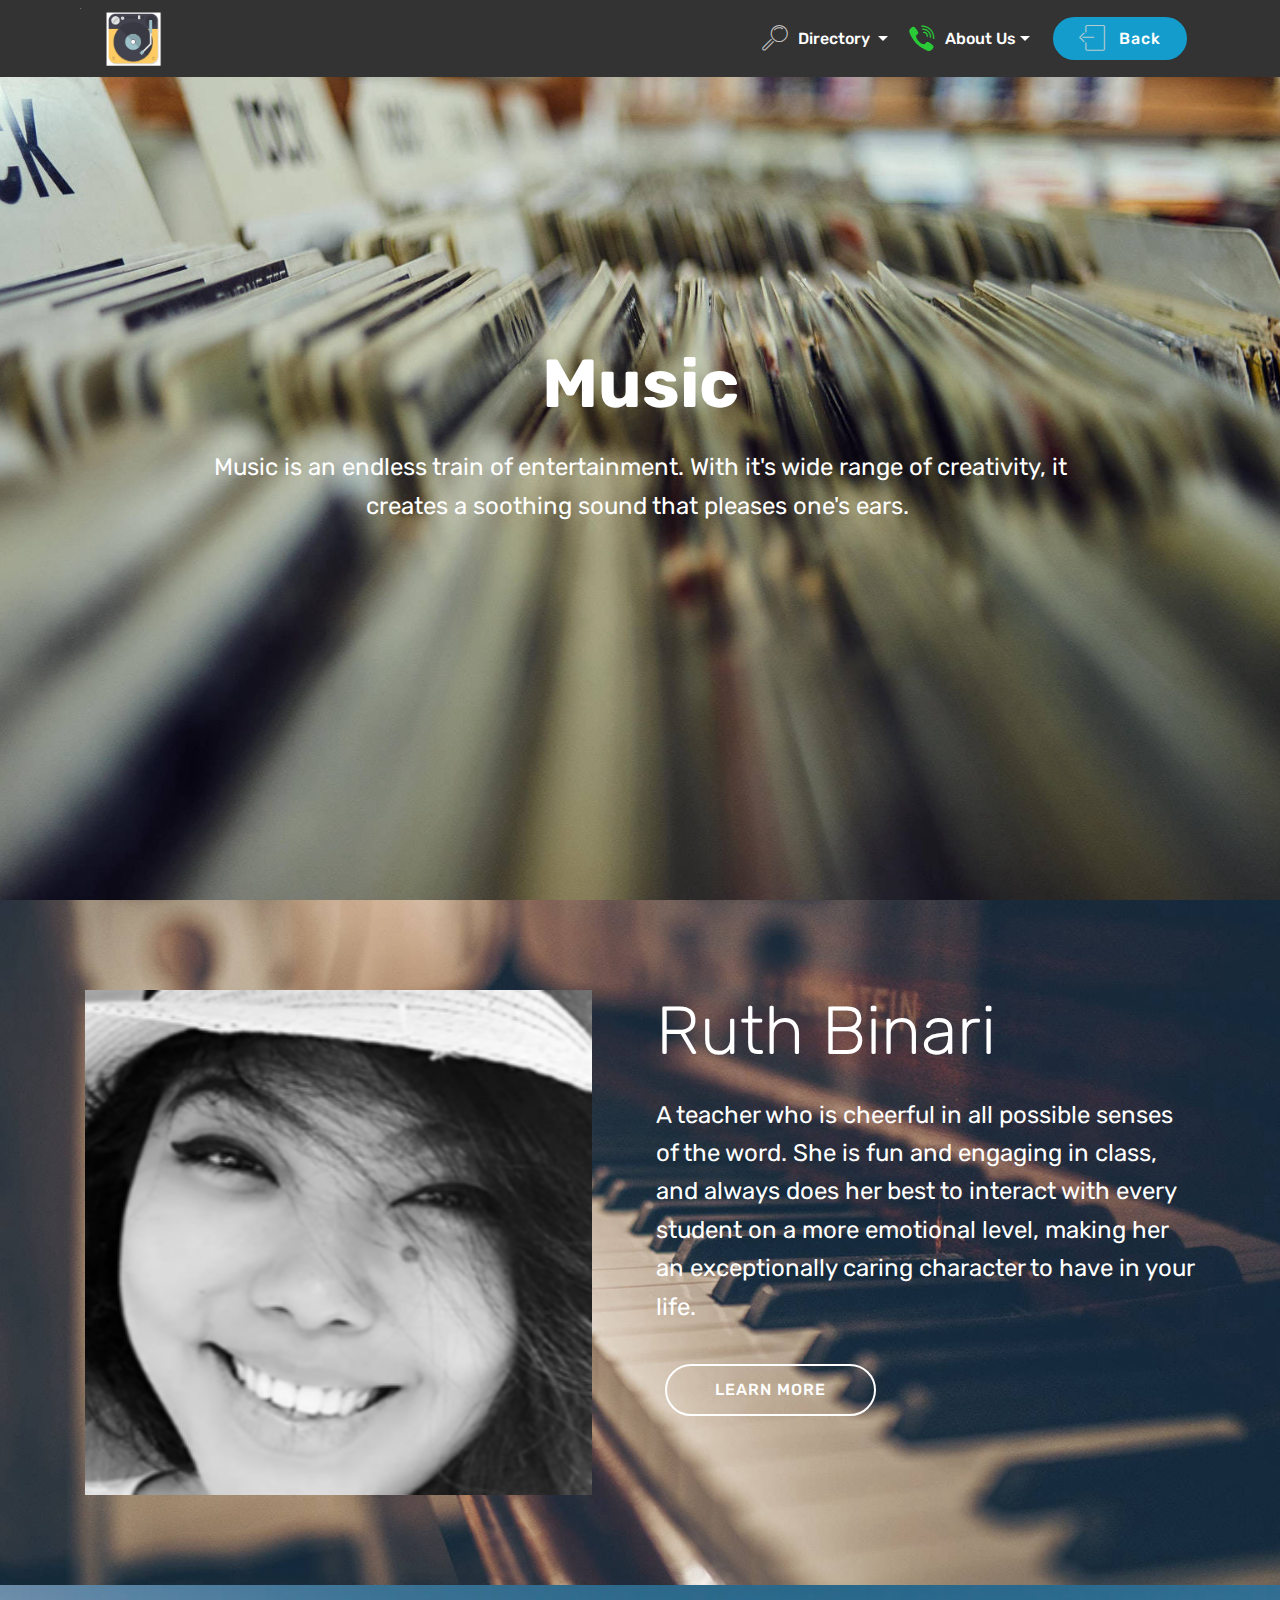
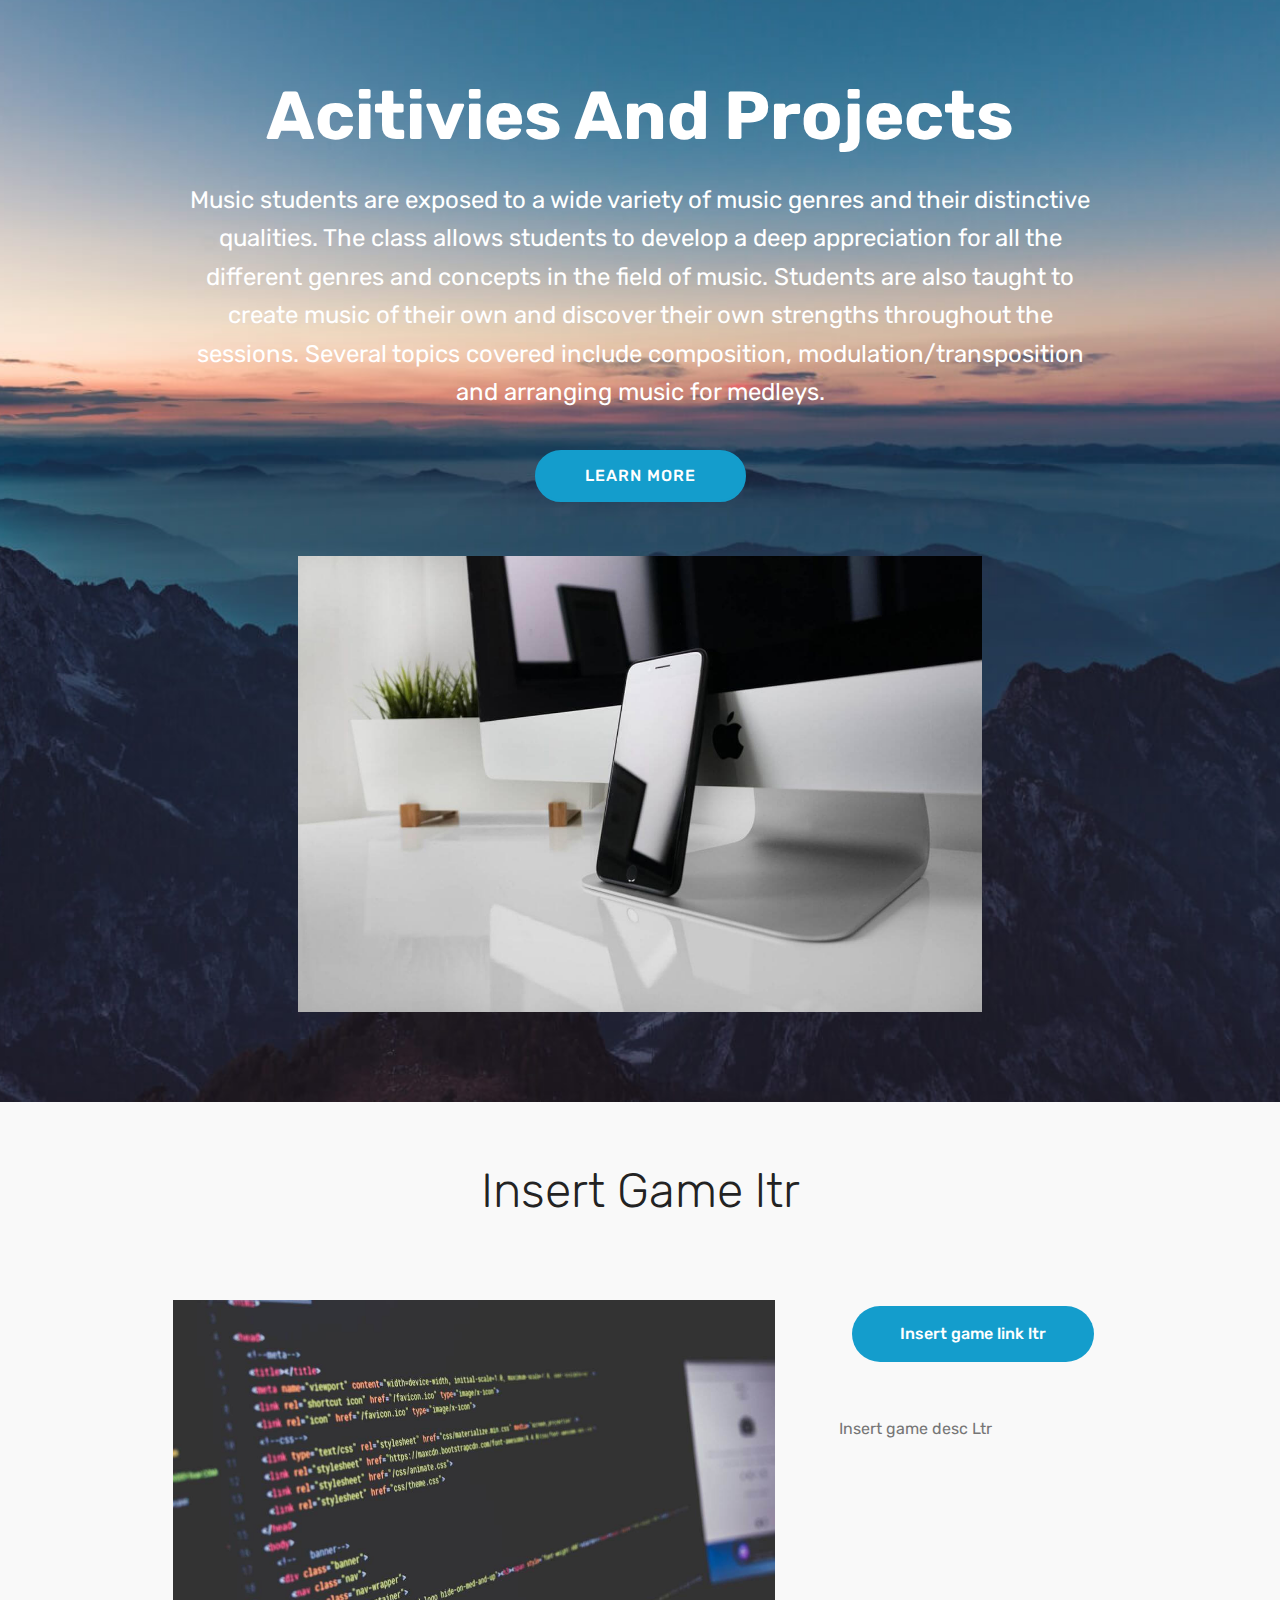
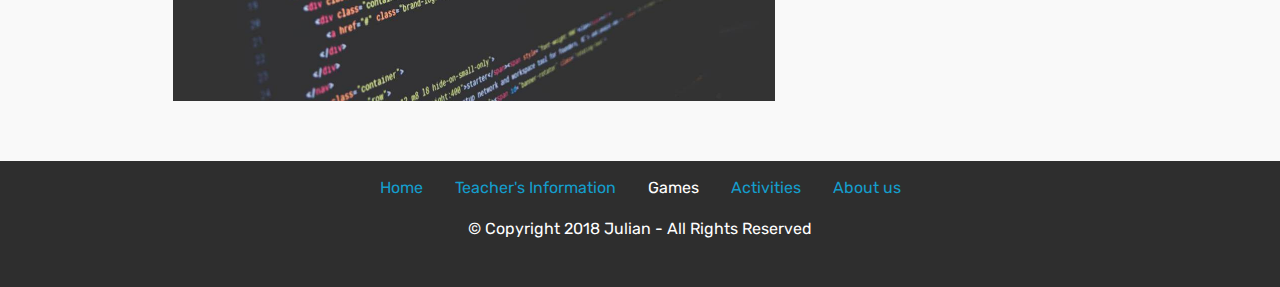
==== commit 00671d4b: "create github pages" ====
--- a/index.html
+++ b/index.html
@@ -14,17 +14,16 @@
   <link rel="stylesheet" href="assets/bootstrap/css/bootstrap.min.css">
   <link rel="stylesheet" href="assets/bootstrap/css/bootstrap-grid.min.css">
   <link rel="stylesheet" href="assets/bootstrap/css/bootstrap-reboot.min.css">
+  <link rel="stylesheet" href="assets/socicon/css/styles.css">
   <link rel="stylesheet" href="assets/dropdown/css/style.css">
-  <link rel="stylesheet" href="assets/socicon/css/styles.css">
   <link rel="stylesheet" href="assets/theme/css/style.css">
-  <link rel="stylesheet" href="assets/gallery/style.css">
   <link rel="stylesheet" href="assets/mobirise/css/mbr-additional.css" type="text/css">
   
   
   
 </head>
 <body>
-  <section class="menu cid-qQfwy3RvO9" once="menu" id="menu1-0">
+  <section class="menu cid-qQfpHAfgQ6" once="menu" id="menu1-a">
 
     
 
@@ -48,102 +47,40 @@
             </div>
         </div>
         <div class="collapse navbar-collapse" id="navbarSupportedContent">
-            <ul class="navbar-nav nav-dropdown" data-app-modern-menu="true"><li class="nav-item dropdown">
-                    <a class="nav-link link text-white dropdown-toggle display-4" href="https://mobirise.com" data-toggle="dropdown-submenu" aria-expanded="false"><span class="mbri-search mbr-iconfont mbr-iconfont-btn" style="color: rgb(193, 193, 193);"></span>
-                        Directory&nbsp;</a><div class="dropdown-menu"><a class="text-white dropdown-item display-4" href="page1.html">Activities</a><a class="text-white dropdown-item display-4" href="page2.html">Teacher's Information</a><a class="text-white dropdown-item display-4" href="page3.html">Games</a></div>
-                </li><li class="nav-item dropdown open"><a class="nav-link link text-white dropdown-toggle display-4" href="https://mobirise.com" data-toggle="dropdown-submenu" aria-expanded="true"><span class="socicon socicon-viber mbr-iconfont mbr-iconfont-btn" style="color: rgb(41, 204, 54);"></span>
+            <ul class="navbar-nav nav-dropdown" data-app-modern-menu="true"><li class="nav-item dropdown open">
+                    <a class="nav-link link text-white dropdown-toggle display-4" href="https://mobirise.com" data-toggle="dropdown-submenu" aria-expanded="true"><span class="mbri-search mbr-iconfont mbr-iconfont-btn" style="color: rgb(193, 193, 193);"></span>
+                        Directory&nbsp;</a><div class="dropdown-menu"><a class="text-white dropdown-item display-4" href="page1.html#header9-f">Activities</a><a class="text-white dropdown-item display-4" href="page2.html#header3-q">Teacher's Information</a><a class="text-white dropdown-item display-4" href="page3.html">Games</a></div>
+                </li><li class="nav-item dropdown"><a class="nav-link link text-white dropdown-toggle display-4" href="https://mobirise.com" data-toggle="dropdown-submenu" aria-expanded="false"><span class="socicon socicon-viber mbr-iconfont mbr-iconfont-btn" style="color: rgb(41, 204, 54);"></span>
                         
                         About Us
                     </a><div class="dropdown-menu"><a class="text-white dropdown-item display-4" href="page3.html#form1-t">Contact us</a><a class="text-white dropdown-item display-4" href="page3.html#footer2-u" aria-expanded="false">Find us</a></div></li></ul>
-            <div class="navbar-buttons mbr-section-btn"><a class="btn btn-sm btn-primary display-4" href="index.html"><span class="mbri-logout mbr-iconfont mbr-iconfont-btn" style="color: rgb(178, 204, 210);"></span>&nbsp;Back</a></div>
+            <div class="navbar-buttons mbr-section-btn"><a class="btn btn-sm btn-primary display-4" href="#top"><span class="mbri-logout mbr-iconfont mbr-iconfont-btn" style="color: rgb(178, 204, 210);"></span>&nbsp;Back</a></div>
         </div>
     </nav>
 </section>
 
-<section class="engine"><a href="https://mobirise.ws/d">best website software</a></section><section class="header9 cid-qQfwylA5ZI mbr-fullscreen" id="header9-1">
-
-    
-
-    
-
-    <div class="container">
-        <div class="media-container-column mbr-white col-md-8">
-            <h1 class="mbr-section-title align-left mbr-bold pb-3 mbr-fonts-style display-1">
-                Activities</h1>
-            
-            <p class="mbr-text align-left pb-3 mbr-fonts-style display-5">
-                During the semester year, students are exposed to various different tasks that is about music. Through this, they are able to develop and improve their communication skills as well as satisfy their curiousity.</p>
-            
-        </div>
-    </div>
-
-    <div class="mbr-arrow hidden-sm-down" aria-hidden="true">
-        <a href="#next">
-            <i class="mbri-down mbr-iconfont"></i>
-        </a>
-    </div>
-</section>
-
-<section class="mbr-gallery mbr-slider-carousel cid-qQfwz2sUug" id="gallery3-2">
-
-    
-
-    <div>
-        <div><!-- Filter --><!-- Gallery --><div class="mbr-gallery-row"><div class="mbr-gallery-layout-default"><div><div><div class="mbr-gallery-item mbr-gallery-item--p1" data-video-url="false" data-tags="Awesome"><div href="#lb-gallery3-2" data-slide-to="0" data-toggle="modal"><img src="assets/images/gallery00.jpg" alt="" title=""><span class="icon-focus"></span></div></div><div class="mbr-gallery-item mbr-gallery-item--p1" data-video-url="false" data-tags="Responsive"><div href="#lb-gallery3-2" data-slide-to="1" data-toggle="modal"><img src="assets/images/gallery01.jpg" alt="" title=""><span class="icon-focus"></span></div></div><div class="mbr-gallery-item mbr-gallery-item--p1" data-video-url="false" data-tags="Creative"><div href="#lb-gallery3-2" data-slide-to="2" data-toggle="modal"><img src="assets/images/gallery02.jpg" alt="" title=""><span class="icon-focus"></span></div></div><div class="mbr-gallery-item mbr-gallery-item--p1" data-video-url="false" data-tags="Animated"><div href="#lb-gallery3-2" data-slide-to="3" data-toggle="modal"><img src="assets/images/gallery03.jpg" alt="" title=""><span class="icon-focus"></span></div></div><div class="mbr-gallery-item mbr-gallery-item--p1" data-video-url="false" data-tags="Awesome"><div href="#lb-gallery3-2" data-slide-to="4" data-toggle="modal"><img src="assets/images/gallery04.jpg" alt="" title=""><span class="icon-focus"></span></div></div><div class="mbr-gallery-item mbr-gallery-item--p1" data-video-url="false" data-tags="Awesome"><div href="#lb-gallery3-2" data-slide-to="5" data-toggle="modal"><img src="assets/images/gallery05.jpg" alt="" title=""><span class="icon-focus"></span></div></div><div class="mbr-gallery-item mbr-gallery-item--p1" data-video-url="false" data-tags="Responsive"><div href="#lb-gallery3-2" data-slide-to="6" data-toggle="modal"><img src="assets/images/gallery06.jpg" alt="" title=""><span class="icon-focus"></span></div></div><div class="mbr-gallery-item mbr-gallery-item--p1" data-video-url="false" data-tags="Animated"><div href="#lb-gallery3-2" data-slide-to="7" data-toggle="modal"><img src="assets/images/gallery07.jpg" alt="" title=""><span class="icon-focus"></span></div></div></div></div><div class="clearfix"></div></div></div><!-- Lightbox --><div data-app-prevent-settings="" class="mbr-slider modal fade carousel slide" tabindex="-1" data-keyboard="true" data-interval="false" id="lb-gallery3-2"><div class="modal-dialog"><div class="modal-content"><div class="modal-body"><div class="carousel-inner"><div class="carousel-item active"><img src="assets/images/gallery00.jpg" alt="" title=""></div><div class="carousel-item"><img src="assets/images/gallery01.jpg" alt="" title=""></div><div class="carousel-item"><img src="assets/images/gallery02.jpg" alt="" title=""></div><div class="carousel-item"><img src="assets/images/gallery03.jpg" alt="" title=""></div><div class="carousel-item"><img src="assets/images/gallery04.jpg" alt="" title=""></div><div class="carousel-item"><img src="assets/images/gallery05.jpg" alt="" title=""></div><div class="carousel-item"><img src="assets/images/gallery06.jpg" alt="" title=""></div><div class="carousel-item"><img src="assets/images/gallery07.jpg" alt="" title=""></div></div><a class="carousel-control carousel-control-prev" role="button" data-slide="prev" href="#lb-gallery3-2"><span class="mbri-left mbr-iconfont" aria-hidden="true"></span><span class="sr-only">Previous</span></a><a class="carousel-control carousel-control-next" role="button" data-slide="next" href="#lb-gallery3-2"><span class="mbri-right mbr-iconfont" aria-hidden="true"></span><span class="sr-only">Next</span></a><a class="close" href="#" role="button" data-dismiss="modal"><span class="sr-only">Close</span></a></div></div></div></div></div>
-    </div>
-
-</section>
-
-<section class="testimonials4 cid-qQfwzRMjOK" id="testimonials4-4">
-
-  
-
-  
-  <div class="container">
-    <h2 class="pb-3 mbr-fonts-style mbr-white align-center display-2">
-        What the students says about this course</h2>
-    <h3 class="mbr-section-subtitle mbr-light pb-3 mbr-fonts-style mbr-white align-center display-5"></h3>
-    <div class="col-md-10 testimonials-container"> 
-      
-
-      
-    <div class="testimonials-item">
-        <div class="user row">
-          <div class="col-lg-3 col-md-4">
-            <div class="user_image">
-              <img src="assets/images/20180114-142320-300x240.jpg" alt="" title="">
-            </div>
-          </div>
-          <div class="testimonials-caption col-lg-9 col-md-8">
-            <div class="user_text ">
-              <p class="mbr-fonts-style  display-7">“The thing about music is that it really forces you to get creative. We’re always given plenty of time to complete a project - usually a month or so. So we get a lot of opportunities to delve deeper into our knowledge and experience with music and through this you just realise that there’s always something you can improve on. The goal isn’t perfection, but more to something like a painting. You put in different colours, pitch in ideas and work together to create something entirely unique. No one person would interpret a piece of music the exact same way. There’s no right and wrong when it comes to creating something original. You just do. In music class we often do activities in groups, so teamwork is really essential. We get to talk to plenty of different people, and we find out unexpected things about each other. Sometimes we even discover hidden talents. The class itself is really engaging and pushes us to communicate our ideas with each other. It basically pushes you to communicate and to showcase your abilities as best as possible.”<br></p>
-            </div>
-            <div class="user_name mbr-bold mbr-fonts-style align-left pt-3 display-7">Clarissa</div>
-            <div class="user_desk mbr-light mbr-fonts-style align-left pt-2 display-7">Student</div>
-          </div>
-        </div>
-      </div><div class="testimonials-item">
-        <div class="user row">
-          <div class="col-lg-3 col-md-4">
-            <div class="user_image">
-              <img src="assets/images/screenshot-2017-10-04-21-54-8-300x296.jpg" alt="" title="">
-            </div>
-          </div>
-          <div class="testimonials-caption col-lg-9 col-md-8">
-            <div class="user_text">
-              <p class="mbr-fonts-style  display-7">“There are many genres that we learn in the class. We learn both theory, but the most of the time, we will be given the opportunity to play and explore the instruments by ourselves.”</p>
-            </div>
-            <div class="user_name mbr-bold mbr-fonts-style align-left pt-3 display-7">
-                 Celline</div>
-            <div class="user_desk mbr-light mbr-fonts-style align-left pt-2 display-7">
-                 Student</div>
-          </div>
-        </div>
-      </div></div>
-  </div>
-</section>
-
-<section class="header7 cid-qQfwzmfxfr" id="header7-3">
+<section class="engine"><a href="https://mobirise.ws/m">drag and drop website maker</a></section><section class="cid-qQfpAenevC mbr-fullscreen" id="header2-6">
+
+    
+
+    
+
+    <div class="container align-center">
+        <div class="row justify-content-md-center">
+            <div class="mbr-white col-md-10">
+                <h1 class="mbr-section-title mbr-bold pb-3 mbr-fonts-style display-1">
+                    Music</h1>
+                
+                <p class="mbr-text pb-3 mbr-fonts-style display-5">
+                    Music is an endless train of entertainment. With it's wide range of creativity, it creates a soothing sound that pleases one's ears.&nbsp;</p>
+                
+            </div>
+        </div>
+    </div>
+    
+</section>
+
+<section class="header3 cid-qQfpBkgchQ" id="header3-7">
 
     
 
@@ -151,24 +88,134 @@
 
     <div class="container">
         <div class="media-container-row">
-
-            <div class="media-content align-right">
+            <div class="mbr-figure" style="width: 100%;">
+                <img src="assets/images/snip-snip-472x551.png" alt="Mobirise" title="">
+            </div>
+
+            <div class="media-content">
                 <h1 class="mbr-section-title mbr-white pb-3 mbr-fonts-style display-1">
-                    Add vid ltr</h1>
-                <div class="mbr-section-text mbr-white pb-3">
+                    Ruth Binari</h1>
+                
+                <div class="mbr-section-text mbr-white pb-3 ">
+                    <p class="mbr-text mbr-fonts-style display-5">A teacher who is cheerful in all possible senses of the word. She is fun and engaging in class, and always does her best to interact with every student on a more emotional level, making her an exceptionally caring character to have in your life.</p>
+                </div>
+                <div class="mbr-section-btn"><a class="btn btn-md btn-white-outline display-4" href="page2.html#menu1-m">LEARN MORE</a></div>
+            </div>
+        </div>
+    </div>
+
+</section>
+
+<section class="header4 cid-qQfpCr5kJi" id="header4-8">
+
+    
+
+    
+
+    <div class="container">
+        <div class="row justify-content-md-center">
+            <div class="media-content col-md-10">
+                <h1 class="mbr-section-title align-center mbr-white pb-3 mbr-bold mbr-fonts-style display-1">
+                    Acitivies And Projects</h1>
+                
+                <div class="mbr-text align-center mbr-white pb-3">
                     <p class="mbr-text mbr-fonts-style display-5">
-                        With a tremendous amount of hard work and effort, the students are able to create music and form bonds with each other.</p>
+                        Music students are exposed to a wide variety of music genres and their distinctive qualities. The class allows students to develop a deep appreciation for all the different genres and concepts in the field of music. Students are also taught to create music of their own and discover their own strengths throughout the sessions. Several topics covered include composition, modulation/transposition and arranging music for medleys.</p>
                 </div>
-                
-            </div>
-
-            <div class="mbr-figure" style="width: 100%;"><iframe class="mbr-embedded-video" src="https://www.youtube.com/embed/uNCr7NdOJgw?rel=0&amp;amp;showinfo=0&amp;autoplay=0&amp;loop=0" width="1280" height="720" frameborder="0" allowfullscreen></iframe></div>
-
-        </div>
-    </div>
-</section>
-
-<section once="" class="cid-qQfwAkA4eK" id="footer7-5">
+                <div class="mbr-section-btn align-center"><a class="btn btn-md btn-primary display-4" href="page1.html#header9-f">LEARN MORE</a></div>
+            </div>
+            <div class="mbr-figure pt-5">
+                <img src="assets/images/01.jpg" alt="Mobirise" style="width: 60%;">
+            </div>
+        </div>
+    </div>
+</section>
+
+<section class="tabs4 cid-qQfpEiaMQh" id="tabs4-9">
+
+    
+
+    
+
+    <div class="container">
+        <h2 class="mbr-section-title align-center pb-3 mbr-fonts-style display-2">
+            Insert Game ltr</h2>
+        
+
+        <div class="media-container-row mt-5 pt-3">
+            <div class="mbr-figure" style="width: 60%;">
+                <img src="assets/images/03.jpg" alt="Mobirise">
+            </div>
+            <div class="tabs-container">
+                <ul class="nav nav-tabs" role="tablist">
+                    <li class="nav-item"><a class="nav-link mbr-fonts-style active display-7" role="tab" data-toggle="tab" href="#tabs4-21_tab0">
+                            Insert game link ltr</a></li>
+                    
+                    
+                    
+                    
+                    
+                </ul>
+                <div class="tab-content">
+                    <div id="tab1" class="tab-pane in active" role="tabpanel">
+                        <div class="row">
+                            <div class="col-md-12">
+                                <p class="mbr-text py-5 mbr-fonts-style display-7">
+                                    Insert game desc Ltr</p>
+                            </div>
+                        </div>
+                    </div>
+                    <div id="tab2" class="tab-pane" role="tabpanel">
+                        <div class="row">
+                            <div class="col-md-12">
+                                <p class="mbr-text py-5 mbr-fonts-style display-7">
+                                    Mobirise themes are based on Bootstrap 3 and Bootstrap 4 - most powerful mobile first framework. Now, even if you're not code-savvy, you can be a part of an exciting growing bootstrap community.</p>
+                            </div>
+                        </div>
+                    </div>
+                    <div id="tab3" class="tab-pane" role="tabpanel">
+                        <div class="row">
+                            <div class="col-md-12">
+                                <p class="mbr-text py-5 mbr-fonts-style display-7">
+                                    Choose from the large selection of latest pre-made blocks - full-screen intro, bootstrap carousel, content slider, responsive image gallery with lightbox, parallax scrolling, video backgrounds, hamburger menu, sticky header and more.
+                                </p>
+                            </div>
+                        </div>
+                    </div>
+                    <div id="tab4" class="tab-pane" role="tabpanel">
+                        <div class="row">
+                            <div class="col-md-12">
+                                <p class="mbr-text py-5 mbr-fonts-style display-7">
+                                    Sites made with Mobirise are 100% mobile-friendly according the latest Google Test and Google loves those websites (officially)!
+                                </p>
+                            </div>
+                        </div>
+                    </div>
+                    <div id="tab5" class="tab-pane" role="tabpanel">
+                        <div class="row">
+                            <div class="col-md-12">
+                                <p class="mbr-text py-5 mbr-fonts-style display-7">
+                                    Mobirise themes are based on Bootstrap 3 and Bootstrap 4 - most powerful mobile first framework. Now, even if you're not code-savvy, you can be a part of an exciting growing bootstrap community.
+                                </p>
+                            </div>
+                        </div>
+                    </div>
+                    <div id="tab6" class="tab-pane" role="tabpanel">
+                        <div class="row">
+                            <div class="col-md-12">
+                                <p class="mbr-text py-5 mbr-fonts-style display-7">
+                                    Choose from the large selection of latest pre-made blocks - full-screen intro, bootstrap carousel, content slider, responsive image gallery with lightbox, parallax scrolling, video backgrounds, hamburger menu, sticky header and more.
+                                </p>
+                            </div>
+                        </div>
+                    </div>
+                </div>
+            </div>
+        </div>
+    </div>
+</section>
+
+<section once="" class="cid-qQfpJ0fK3D" id="footer7-b">
 
     
 
@@ -183,8 +230,8 @@
                     
                     
                     
-                <li class="foot-menu-item mbr-fonts-style display-7"><a href="index.html">Home</a></li><li class="foot-menu-item mbr-fonts-style display-7"><a href="page2.html">Teacher's Information</a></li><li class="foot-menu-item mbr-fonts-style display-7">Games
-                    </li><li class="foot-menu-item mbr-fonts-style display-7"><a href="page1.html">Activities</a></li><li class="foot-menu-item mbr-fonts-style display-7"><a href="page3.html">About us</a></li></ul>
+                <li class="foot-menu-item mbr-fonts-style display-7"><a href="#top">Home</a></li><li class="foot-menu-item mbr-fonts-style display-7"><a href="page2.html#menu1-m">Teacher's Information</a></li><li class="foot-menu-item mbr-fonts-style display-7">Games
+                    </li><li class="foot-menu-item mbr-fonts-style display-7"><a href="page1.html#header9-f">Activities</a></li><li class="foot-menu-item mbr-fonts-style display-7"><a href="page3.html#form1-t">About us</a></li></ul>
             </div>
             
             <div class="row row-copirayt">
@@ -201,17 +248,11 @@
   <script src="assets/popper/popper.min.js"></script>
   <script src="assets/tether/tether.min.js"></script>
   <script src="assets/bootstrap/js/bootstrap.min.js"></script>
+  <script src="assets/dropdown/js/script.min.js"></script>
+  <script src="assets/touchswipe/jquery.touch-swipe.min.js"></script>
+  <script src="assets/mbr-tabs/mbr-tabs.js"></script>
   <script src="assets/smoothscroll/smooth-scroll.js"></script>
-  <script src="assets/dropdown/js/script.min.js"></script>
-  <script src="assets/masonry/masonry.pkgd.min.js"></script>
-  <script src="assets/imagesloaded/imagesloaded.pkgd.min.js"></script>
-  <script src="assets/bootstrapcarouselswipe/bootstrap-carousel-swipe.js"></script>
-  <script src="assets/vimeoplayer/jquery.mb.vimeo_player.js"></script>
-  <script src="assets/touchswipe/jquery.touch-swipe.min.js"></script>
   <script src="assets/theme/js/script.js"></script>
-  <script src="assets/gallery/player.min.js"></script>
-  <script src="assets/gallery/script.js"></script>
-  <script src="assets/slidervideo/script.js"></script>
   
   
 </body>
--- a/assets/mobirise/css/mbr-additional.css
+++ b/assets/mobirise/css/mbr-additional.css
@@ -1372,48 +1372,48 @@
 .dropup .dropdown-toggle::after {
   display: none;
 }
-.cid-qQfwy3RvO9 .navbar {
+.cid-qQfpHAfgQ6 .navbar {
   padding: .5rem 0;
   background: #333333;
   transition: none;
   min-height: 77px;
 }
-.cid-qQfwy3RvO9 .navbar-dropdown.bg-color.transparent.opened {
+.cid-qQfpHAfgQ6 .navbar-dropdown.bg-color.transparent.opened {
   background: #333333;
 }
-.cid-qQfwy3RvO9 a {
+.cid-qQfpHAfgQ6 a {
   font-style: normal;
 }
-.cid-qQfwy3RvO9 .nav-item span {
+.cid-qQfpHAfgQ6 .nav-item span {
   padding-right: 0.4em;
   line-height: 0.5em;
   vertical-align: text-bottom;
   position: relative;
   text-decoration: none;
 }
-.cid-qQfwy3RvO9 .nav-item a {
+.cid-qQfpHAfgQ6 .nav-item a {
   display: flex;
   align-items: center;
   justify-content: center;
   padding: 0.7rem 0 !important;
   margin: 0rem .65rem !important;
 }
-.cid-qQfwy3RvO9 .nav-item:focus,
-.cid-qQfwy3RvO9 .nav-link:focus {
+.cid-qQfpHAfgQ6 .nav-item:focus,
+.cid-qQfpHAfgQ6 .nav-link:focus {
   outline: none;
 }
-.cid-qQfwy3RvO9 .btn {
+.cid-qQfpHAfgQ6 .btn {
   padding: 0.4rem 1.5rem;
   display: inline-flex;
   align-items: center;
 }
-.cid-qQfwy3RvO9 .btn .mbr-iconfont {
+.cid-qQfpHAfgQ6 .btn .mbr-iconfont {
   font-size: 1.6rem;
 }
-.cid-qQfwy3RvO9 .menu-logo {
+.cid-qQfpHAfgQ6 .menu-logo {
   margin-right: auto;
 }
-.cid-qQfwy3RvO9 .menu-logo .navbar-brand {
+.cid-qQfpHAfgQ6 .menu-logo .navbar-brand {
   display: flex;
   margin-left: 5rem;
   padding: 0;
@@ -1421,7 +1421,7 @@
   min-height: 3.8rem;
   align-items: center;
 }
-.cid-qQfwy3RvO9 .menu-logo .navbar-brand .navbar-caption-wrap {
+.cid-qQfpHAfgQ6 .menu-logo .navbar-brand .navbar-caption-wrap {
   display: -webkit-flex;
   -webkit-align-items: center;
   align-items: center;
@@ -1429,40 +1429,40 @@
   min-width: 7rem;
   margin: .3rem 0;
 }
-.cid-qQfwy3RvO9 .menu-logo .navbar-brand .navbar-caption-wrap .navbar-caption {
+.cid-qQfpHAfgQ6 .menu-logo .navbar-brand .navbar-caption-wrap .navbar-caption {
   line-height: 1.2rem !important;
   padding-right: 2rem;
 }
-.cid-qQfwy3RvO9 .menu-logo .navbar-brand .navbar-logo {
+.cid-qQfpHAfgQ6 .menu-logo .navbar-brand .navbar-logo {
   font-size: 4rem;
   transition: font-size 0.25s;
 }
-.cid-qQfwy3RvO9 .menu-logo .navbar-brand .navbar-logo img {
+.cid-qQfpHAfgQ6 .menu-logo .navbar-brand .navbar-logo img {
   display: flex;
 }
-.cid-qQfwy3RvO9 .menu-logo .navbar-brand .navbar-logo .mbr-iconfont {
+.cid-qQfpHAfgQ6 .menu-logo .navbar-brand .navbar-logo .mbr-iconfont {
   transition: font-size 0.25s;
 }
-.cid-qQfwy3RvO9 .navbar-toggleable-sm .navbar-collapse {
+.cid-qQfpHAfgQ6 .navbar-toggleable-sm .navbar-collapse {
   justify-content: flex-end;
   -webkit-justify-content: flex-end;
   padding-right: 5rem;
   width: auto;
 }
-.cid-qQfwy3RvO9 .navbar-toggleable-sm .navbar-collapse .navbar-nav {
+.cid-qQfpHAfgQ6 .navbar-toggleable-sm .navbar-collapse .navbar-nav {
   flex-wrap: wrap;
   -webkit-flex-wrap: wrap;
   padding-left: 0;
 }
-.cid-qQfwy3RvO9 .navbar-toggleable-sm .navbar-collapse .navbar-nav .nav-item {
+.cid-qQfpHAfgQ6 .navbar-toggleable-sm .navbar-collapse .navbar-nav .nav-item {
   -webkit-align-self: center;
   align-self: center;
 }
-.cid-qQfwy3RvO9 .navbar-toggleable-sm .navbar-collapse .navbar-buttons {
+.cid-qQfpHAfgQ6 .navbar-toggleable-sm .navbar-collapse .navbar-buttons {
   padding-left: 0;
   padding-bottom: 0;
 }
-.cid-qQfwy3RvO9 .dropdown .dropdown-menu {
+.cid-qQfpHAfgQ6 .dropdown .dropdown-menu {
   background: #333333;
   display: none;
   position: absolute;
@@ -1471,20 +1471,20 @@
   padding-bottom: 1.4rem;
   text-align: left;
 }
-.cid-qQfwy3RvO9 .dropdown .dropdown-menu .dropdown-item {
+.cid-qQfpHAfgQ6 .dropdown .dropdown-menu .dropdown-item {
   width: auto;
   padding: 0.235em 1.5385em 0.235em 1.5385em !important;
 }
-.cid-qQfwy3RvO9 .dropdown .dropdown-menu .dropdown-item::after {
+.cid-qQfpHAfgQ6 .dropdown .dropdown-menu .dropdown-item::after {
   right: 0.5rem;
 }
-.cid-qQfwy3RvO9 .dropdown .dropdown-menu .dropdown-submenu {
+.cid-qQfpHAfgQ6 .dropdown .dropdown-menu .dropdown-submenu {
   margin: 0;
 }
-.cid-qQfwy3RvO9 .dropdown.open > .dropdown-menu {
+.cid-qQfpHAfgQ6 .dropdown.open > .dropdown-menu {
   display: block;
 }
-.cid-qQfwy3RvO9 .navbar-toggleable-sm.opened:after {
+.cid-qQfpHAfgQ6 .navbar-toggleable-sm.opened:after {
   position: absolute;
   width: 100vw;
   height: 100vh;
@@ -1496,28 +1496,28 @@
   -webkit-transform: translateY(100%);
   z-index: 1000;
 }
-.cid-qQfwy3RvO9 .navbar.navbar-short {
+.cid-qQfpHAfgQ6 .navbar.navbar-short {
   min-height: 60px;
   transition: all .2s;
 }
-.cid-qQfwy3RvO9 .navbar.navbar-short .navbar-toggler-right {
+.cid-qQfpHAfgQ6 .navbar.navbar-short .navbar-toggler-right {
   top: 20px;
 }
-.cid-qQfwy3RvO9 .navbar.navbar-short .navbar-logo a {
+.cid-qQfpHAfgQ6 .navbar.navbar-short .navbar-logo a {
   font-size: 2.5rem !important;
   line-height: 2.5rem;
   transition: font-size 0.25s;
 }
-.cid-qQfwy3RvO9 .navbar.navbar-short .navbar-logo a .mbr-iconfont {
+.cid-qQfpHAfgQ6 .navbar.navbar-short .navbar-logo a .mbr-iconfont {
   font-size: 2.5rem !important;
 }
-.cid-qQfwy3RvO9 .navbar.navbar-short .navbar-logo a img {
+.cid-qQfpHAfgQ6 .navbar.navbar-short .navbar-logo a img {
   height: 3rem !important;
 }
-.cid-qQfwy3RvO9 .navbar.navbar-short .navbar-brand {
+.cid-qQfpHAfgQ6 .navbar.navbar-short .navbar-brand {
   min-height: 3rem;
 }
-.cid-qQfwy3RvO9 button.navbar-toggler {
+.cid-qQfpHAfgQ6 button.navbar-toggler {
   width: 31px;
   height: 18px;
   cursor: pointer;
@@ -1525,10 +1525,10 @@
   top: 1.5rem;
   right: 1rem;
 }
-.cid-qQfwy3RvO9 button.navbar-toggler:focus {
+.cid-qQfpHAfgQ6 button.navbar-toggler:focus {
   outline: none;
 }
-.cid-qQfwy3RvO9 button.navbar-toggler .hamburger span {
+.cid-qQfpHAfgQ6 button.navbar-toggler .hamburger span {
   position: absolute;
   right: 0;
   width: 30px;
@@ -1536,88 +1536,88 @@
   border-right: 5px;
   background-color: #ffffff;
 }
-.cid-qQfwy3RvO9 button.navbar-toggler .hamburger span:nth-child(1) {
+.cid-qQfpHAfgQ6 button.navbar-toggler .hamburger span:nth-child(1) {
   top: 0;
   transition: all .2s;
 }
-.cid-qQfwy3RvO9 button.navbar-toggler .hamburger span:nth-child(2) {
+.cid-qQfpHAfgQ6 button.navbar-toggler .hamburger span:nth-child(2) {
   top: 8px;
   transition: all .15s;
 }
-.cid-qQfwy3RvO9 button.navbar-toggler .hamburger span:nth-child(3) {
+.cid-qQfpHAfgQ6 button.navbar-toggler .hamburger span:nth-child(3) {
   top: 8px;
   transition: all .15s;
 }
-.cid-qQfwy3RvO9 button.navbar-toggler .hamburger span:nth-child(4) {
+.cid-qQfpHAfgQ6 button.navbar-toggler .hamburger span:nth-child(4) {
   top: 16px;
   transition: all .2s;
 }
-.cid-qQfwy3RvO9 nav.opened .hamburger span:nth-child(1) {
+.cid-qQfpHAfgQ6 nav.opened .hamburger span:nth-child(1) {
   top: 8px;
   width: 0;
   opacity: 0;
   right: 50%;
   transition: all .2s;
 }
-.cid-qQfwy3RvO9 nav.opened .hamburger span:nth-child(2) {
+.cid-qQfpHAfgQ6 nav.opened .hamburger span:nth-child(2) {
   -webkit-transform: rotate(45deg);
   transform: rotate(45deg);
   transition: all .25s;
 }
-.cid-qQfwy3RvO9 nav.opened .hamburger span:nth-child(3) {
+.cid-qQfpHAfgQ6 nav.opened .hamburger span:nth-child(3) {
   -webkit-transform: rotate(-45deg);
   transform: rotate(-45deg);
   transition: all .25s;
 }
-.cid-qQfwy3RvO9 nav.opened .hamburger span:nth-child(4) {
+.cid-qQfpHAfgQ6 nav.opened .hamburger span:nth-child(4) {
   top: 8px;
   width: 0;
   opacity: 0;
   right: 50%;
   transition: all .2s;
 }
-.cid-qQfwy3RvO9 .collapsed.navbar-expand {
+.cid-qQfpHAfgQ6 .collapsed.navbar-expand {
   flex-direction: column;
 }
-.cid-qQfwy3RvO9 .collapsed .btn {
+.cid-qQfpHAfgQ6 .collapsed .btn {
   display: flex;
 }
-.cid-qQfwy3RvO9 .collapsed .navbar-collapse {
+.cid-qQfpHAfgQ6 .collapsed .navbar-collapse {
   display: none !important;
   padding-right: 0 !important;
 }
-.cid-qQfwy3RvO9 .collapsed .navbar-collapse.collapsing,
-.cid-qQfwy3RvO9 .collapsed .navbar-collapse.show {
+.cid-qQfpHAfgQ6 .collapsed .navbar-collapse.collapsing,
+.cid-qQfpHAfgQ6 .collapsed .navbar-collapse.show {
   display: block !important;
 }
-.cid-qQfwy3RvO9 .collapsed .navbar-collapse.collapsing .navbar-nav,
-.cid-qQfwy3RvO9 .collapsed .navbar-collapse.show .navbar-nav {
+.cid-qQfpHAfgQ6 .collapsed .navbar-collapse.collapsing .navbar-nav,
+.cid-qQfpHAfgQ6 .collapsed .navbar-collapse.show .navbar-nav {
   display: block;
   text-align: center;
 }
-.cid-qQfwy3RvO9 .collapsed .navbar-collapse.collapsing .navbar-nav .nav-item,
-.cid-qQfwy3RvO9 .collapsed .navbar-collapse.show .navbar-nav .nav-item {
+.cid-qQfpHAfgQ6 .collapsed .navbar-collapse.collapsing .navbar-nav .nav-item,
+.cid-qQfpHAfgQ6 .collapsed .navbar-collapse.show .navbar-nav .nav-item {
   clear: both;
 }
-.cid-qQfwy3RvO9 .collapsed .navbar-collapse.collapsing .navbar-buttons,
-.cid-qQfwy3RvO9 .collapsed .navbar-collapse.show .navbar-buttons {
+.cid-qQfpHAfgQ6 .collapsed .navbar-collapse.collapsing .navbar-buttons,
+.cid-qQfpHAfgQ6 .collapsed .navbar-collapse.show .navbar-buttons {
   text-align: center;
 }
-.cid-qQfwy3RvO9 .collapsed .navbar-collapse.collapsing .navbar-buttons:last-child,
-.cid-qQfwy3RvO9 .collapsed .navbar-collapse.show .navbar-buttons:last-child {
+.cid-qQfpHAfgQ6 .collapsed .navbar-collapse.collapsing .navbar-buttons:last-child,
+.cid-qQfpHAfgQ6 .collapsed .navbar-collapse.show .navbar-buttons:last-child {
   margin-bottom: 1rem;
 }
-.cid-qQfwy3RvO9 .collapsed button.navbar-toggler {
+.cid-qQfpHAfgQ6 .collapsed button.navbar-toggler {
   display: block;
 }
-.cid-qQfwy3RvO9 .collapsed .navbar-brand {
+.cid-qQfpHAfgQ6 .collapsed .navbar-brand {
   margin-left: 1rem !important;
 }
-.cid-qQfwy3RvO9 .collapsed .navbar-toggleable-sm {
+.cid-qQfpHAfgQ6 .collapsed .navbar-toggleable-sm {
   flex-direction: column;
   -webkit-flex-direction: column;
 }
-.cid-qQfwy3RvO9 .collapsed .dropdown .dropdown-menu {
+.cid-qQfpHAfgQ6 .collapsed .dropdown .dropdown-menu {
   width: 100%;
   text-align: center;
   position: relative;
@@ -1629,19 +1629,19 @@
   transition-duration: .5s;
   transition-property: opacity,padding,height;
 }
-.cid-qQfwy3RvO9 .collapsed .dropdown.open > .dropdown-menu {
+.cid-qQfpHAfgQ6 .collapsed .dropdown.open > .dropdown-menu {
   position: relative;
   opacity: 1;
   height: auto;
   padding: 1.4rem 0;
   visibility: visible;
 }
-.cid-qQfwy3RvO9 .collapsed .dropdown .dropdown-submenu {
+.cid-qQfpHAfgQ6 .collapsed .dropdown .dropdown-submenu {
   left: 0;
   text-align: center;
   width: 100%;
 }
-.cid-qQfwy3RvO9 .collapsed .dropdown .dropdown-toggle[data-toggle="dropdown-submenu"]::after {
+.cid-qQfpHAfgQ6 .collapsed .dropdown .dropdown-toggle[data-toggle="dropdown-submenu"]::after {
   margin-top: 0;
   position: inherit;
   right: 0;
@@ -1657,51 +1657,51 @@
   border-left: .30em solid transparent;
 }
 @media (max-width: 991px) {
-  .cid-qQfwy3RvO9 .navbar-expand {
+  .cid-qQfpHAfgQ6 .navbar-expand {
     flex-direction: column;
   }
-  .cid-qQfwy3RvO9 img {
+  .cid-qQfpHAfgQ6 img {
     height: 3.8rem !important;
   }
-  .cid-qQfwy3RvO9 .btn {
+  .cid-qQfpHAfgQ6 .btn {
     display: flex;
   }
-  .cid-qQfwy3RvO9 button.navbar-toggler {
+  .cid-qQfpHAfgQ6 button.navbar-toggler {
     display: block;
   }
-  .cid-qQfwy3RvO9 .navbar-brand {
+  .cid-qQfpHAfgQ6 .navbar-brand {
     margin-left: 1rem !important;
   }
-  .cid-qQfwy3RvO9 .navbar-toggleable-sm {
+  .cid-qQfpHAfgQ6 .navbar-toggleable-sm {
     flex-direction: column;
     -webkit-flex-direction: column;
   }
-  .cid-qQfwy3RvO9 .navbar-collapse {
+  .cid-qQfpHAfgQ6 .navbar-collapse {
     display: none !important;
     padding-right: 0 !important;
   }
-  .cid-qQfwy3RvO9 .navbar-collapse.collapsing,
-  .cid-qQfwy3RvO9 .navbar-collapse.show {
+  .cid-qQfpHAfgQ6 .navbar-collapse.collapsing,
+  .cid-qQfpHAfgQ6 .navbar-collapse.show {
     display: block !important;
   }
-  .cid-qQfwy3RvO9 .navbar-collapse.collapsing .navbar-nav,
-  .cid-qQfwy3RvO9 .navbar-collapse.show .navbar-nav {
+  .cid-qQfpHAfgQ6 .navbar-collapse.collapsing .navbar-nav,
+  .cid-qQfpHAfgQ6 .navbar-collapse.show .navbar-nav {
     display: block;
     text-align: center;
   }
-  .cid-qQfwy3RvO9 .navbar-collapse.collapsing .navbar-nav .nav-item,
-  .cid-qQfwy3RvO9 .navbar-collapse.show .navbar-nav .nav-item {
+  .cid-qQfpHAfgQ6 .navbar-collapse.collapsing .navbar-nav .nav-item,
+  .cid-qQfpHAfgQ6 .navbar-collapse.show .navbar-nav .nav-item {
     clear: both;
   }
-  .cid-qQfwy3RvO9 .navbar-collapse.collapsing .navbar-buttons,
-  .cid-qQfwy3RvO9 .navbar-collapse.show .navbar-buttons {
+  .cid-qQfpHAfgQ6 .navbar-collapse.collapsing .navbar-buttons,
+  .cid-qQfpHAfgQ6 .navbar-collapse.show .navbar-buttons {
     text-align: center;
   }
-  .cid-qQfwy3RvO9 .navbar-collapse.collapsing .navbar-buttons:last-child,
-  .cid-qQfwy3RvO9 .navbar-collapse.show .navbar-buttons:last-child {
+  .cid-qQfpHAfgQ6 .navbar-collapse.collapsing .navbar-buttons:last-child,
+  .cid-qQfpHAfgQ6 .navbar-collapse.show .navbar-buttons:last-child {
     margin-bottom: 1rem;
   }
-  .cid-qQfwy3RvO9 .dropdown .dropdown-menu {
+  .cid-qQfpHAfgQ6 .dropdown .dropdown-menu {
     width: 100%;
     text-align: center;
     position: relative;
@@ -1713,19 +1713,19 @@
     transition-duration: .5s;
     transition-property: opacity,padding,height;
   }
-  .cid-qQfwy3RvO9 .dropdown.open > .dropdown-menu {
+  .cid-qQfpHAfgQ6 .dropdown.open > .dropdown-menu {
     position: relative;
     opacity: 1;
     height: auto;
     padding: 1.4rem 0;
     visibility: visible;
   }
-  .cid-qQfwy3RvO9 .dropdown .dropdown-submenu {
+  .cid-qQfpHAfgQ6 .dropdown .dropdown-submenu {
     left: 0;
     text-align: center;
     width: 100%;
   }
-  .cid-qQfwy3RvO9 .dropdown .dropdown-toggle[data-toggle="dropdown-submenu"]::after {
+  .cid-qQfpHAfgQ6 .dropdown .dropdown-toggle[data-toggle="dropdown-submenu"]::after {
     margin-top: 0;
     position: inherit;
     right: 0;
@@ -1742,60 +1742,243 @@
   }
 }
 @media (min-width: 767px) {
-  .cid-qQfwy3RvO9 .menu-logo {
+  .cid-qQfpHAfgQ6 .menu-logo {
     flex-shrink: 0;
   }
 }
-.cid-qQfwy3RvO9 .navbar-collapse {
+.cid-qQfpHAfgQ6 .navbar-collapse {
   flex-basis: auto;
 }
-.cid-qQfwy3RvO9 .nav-link:hover,
-.cid-qQfwy3RvO9 .dropdown-item:hover {
+.cid-qQfpHAfgQ6 .nav-link:hover,
+.cid-qQfpHAfgQ6 .dropdown-item:hover {
   color: #c1c1c1 !important;
 }
-.cid-qQfwylA5ZI {
+.cid-qQfpAenevC {
+  background-image: url("../../../assets/images/mbr-1618x1080.jpg");
+}
+.cid-qQfpAenevC .mbr-text,
+.cid-qQfpAenevC .mbr-section-btn {
+  color: #ffffff;
+}
+.cid-qQfpBkgchQ {
+  padding-top: 90px;
+  padding-bottom: 90px;
+  background-image: url("../../../assets/images/mbr-1-1620x1080.jpg");
+}
+@media (min-width: 992px) {
+  .cid-qQfpBkgchQ .mbr-figure {
+    padding-right: 4rem;
+  }
+}
+@media (max-width: 991px) {
+  .cid-qQfpBkgchQ .mbr-figure {
+    padding-bottom: 3rem;
+  }
+}
+@media (max-width: 767px) {
+  .cid-qQfpBkgchQ .mbr-text {
+    text-align: center;
+  }
+}
+.cid-qQfpCr5kJi {
+  padding-top: 90px;
+  padding-bottom: 90px;
+  background-image: url("../../../assets/images/background3.jpg");
+}
+.cid-qQfpCr5kJi .mbr-figure {
+  margin: 0 auto;
+  width: 100%;
+  display: flex;
+  justify-content: center;
+}
+.cid-qQfpCr5kJi .mbr-figure img {
+  height: 100%;
+  margin: 0 auto;
+}
+@media (max-width: 991px) {
+  .cid-qQfpCr5kJi .mbr-figure img {
+    width: 100% !important;
+  }
+}
+.cid-qQfpEiaMQh {
+  padding-top: 60px;
+  padding-bottom: 60px;
+  background-color: #f9f9f9;
+}
+.cid-qQfpEiaMQh .nav-tabs {
+  -webkit-justify-content: center;
+  justify-content: center;
+  -webkit-flex-wrap: wrap;
+  flex-wrap: wrap;
+  border-bottom: none;
+}
+.cid-qQfpEiaMQh .nav-tabs .nav-link {
+  box-sizing: border-box;
+  color: #767676;
+  font-style: normal;
+  font-weight: 500;
+  border-radius: 3px;
+  border: 1px solid #767676;
+  padding: 1rem 3rem;
+  margin: 0.4rem .8rem !important;
+  transition: all .3s;
+}
+.cid-qQfpEiaMQh .nav-tabs .nav-link:hover {
+  background-color: #149dcc;
+}
+.cid-qQfpEiaMQh .nav-tabs .nav-link:focus {
+  box-shadow: none;
+  background-color: #149dcc;
+}
+.cid-qQfpEiaMQh .nav-tabs .nav-link.active {
+  font-weight: 500;
+  color: #ffffff;
+  font-style: normal;
+  border: none;
+  background: #149dcc;
+}
+.cid-qQfpEiaMQh .nav-tabs .nav-link.active:hover {
+  border: none;
+}
+.cid-qQfpEiaMQh .mbr-section-subtitle {
+  color: #767676;
+}
+.cid-qQfpEiaMQh p {
+  color: #767676;
+}
+.cid-qQfpEiaMQh .mbr-figure {
+  -webkit-flex-shrink: 0;
+  flex-shrink: 0;
+  -webkit-align-self: flex-start;
+  align-self: flex-start;
+  padding-right: 4rem;
+}
+.cid-qQfpEiaMQh .mbr-text {
+  word-break: break-word;
+}
+@media (max-width: 991px) {
+  .cid-qQfpEiaMQh .mbr-figure {
+    padding-right: 0;
+    padding-left: 0;
+    padding-bottom: 2rem;
+  }
+}
+.cid-qQfpJ0fK3D {
+  padding-top: 15px;
+  padding-bottom: 45px;
+  background-color: #2e2e2e;
+}
+.cid-qQfpJ0fK3D .row-links {
+  width: 100%;
+  justify-content: center;
+}
+.cid-qQfpJ0fK3D .social-row {
+  width: 100%;
+  justify-content: center;
+}
+.cid-qQfpJ0fK3D .media-container-row {
+  flex-direction: column;
+  justify-content: center;
+  align-items: center;
+}
+.cid-qQfpJ0fK3D .media-container-row .foot-menu {
+  list-style: none;
+  display: flex;
+  justify-content: center;
+  flex-wrap: wrap;
+  padding: 0;
+  margin-bottom: 0;
+}
+.cid-qQfpJ0fK3D .media-container-row .foot-menu li {
+  padding: 0 1rem 1rem 1rem;
+}
+.cid-qQfpJ0fK3D .media-container-row .foot-menu li p {
+  margin: 0;
+}
+.cid-qQfpJ0fK3D .media-container-row .social-list {
+  padding-left: 0;
+  margin-bottom: 0;
+  list-style: none;
+  display: flex;
+  flex-wrap: wrap;
+  justify-content: flex-end;
+  -webkit-justify-content: flex-end;
+}
+.cid-qQfpJ0fK3D .media-container-row .social-list .mbr-iconfont-social {
+  font-size: 1.5rem;
+  color: #ffffff;
+}
+.cid-qQfpJ0fK3D .media-container-row .social-list .soc-item {
+  margin: 0 .5rem;
+}
+.cid-qQfpJ0fK3D .media-container-row .social-list a {
+  margin: 0;
+  opacity: .5;
+  -webkit-transition: .2s linear;
+  transition: .2s linear;
+}
+.cid-qQfpJ0fK3D .media-container-row .social-list a:hover {
+  opacity: 1;
+}
+@media (max-width: 767px) {
+  .cid-qQfpJ0fK3D .media-container-row .social-list {
+    justify-content: center;
+    -webkit-justify-content: center;
+  }
+}
+.cid-qQfpJ0fK3D .media-container-row .row-copirayt {
+  word-break: break-word;
+  width: 100%;
+}
+.cid-qQfpJ0fK3D .media-container-row .row-copirayt p {
+  width: 100%;
+}
+.cid-qQfpJ0fK3D foot-menu-item {
+  color: #0f7699;
+}
+.cid-qQfqRDsQpt {
   background-image: url("../../../assets/images/mbr-7-1620x1080.jpg");
 }
-.cid-qQfwylA5ZI h1 {
+.cid-qQfqRDsQpt h1 {
   color: #616161;
 }
-.cid-qQfwylA5ZI h2,
-.cid-qQfwylA5ZI h3,
-.cid-qQfwylA5ZI p {
+.cid-qQfqRDsQpt h2,
+.cid-qQfqRDsQpt h3,
+.cid-qQfqRDsQpt p {
   color: #767676;
 }
-.cid-qQfwylA5ZI .mbr-section-subtitle {
+.cid-qQfqRDsQpt .mbr-section-subtitle {
   font-style: italic;
 }
-.cid-qQfwylA5ZI H3 {
+.cid-qQfqRDsQpt H3 {
   text-align: left;
 }
-.cid-qQfwylA5ZI H1 {
+.cid-qQfqRDsQpt H1 {
   color: #7f1933;
 }
-.cid-qQfwylA5ZI P {
+.cid-qQfqRDsQpt P {
   color: #ffffff;
 }
-.cid-qQfwz2sUug {
+.cid-qQfqU2V9bh {
   padding-top: 0px;
   padding-bottom: 0px;
   background-color: #ffffff;
 }
-.cid-qQfwz2sUug .mbr-slider .carousel-control {
+.cid-qQfqU2V9bh .mbr-slider .carousel-control {
   background: #1b1b1b;
 }
-.cid-qQfwz2sUug .mbr-slider .carousel-control-prev {
+.cid-qQfqU2V9bh .mbr-slider .carousel-control-prev {
   left: 0;
   margin-left: 2.5rem;
 }
-.cid-qQfwz2sUug .mbr-slider .carousel-control-next {
+.cid-qQfqU2V9bh .mbr-slider .carousel-control-next {
   right: 0;
   margin-right: 2.5rem;
 }
-.cid-qQfwz2sUug .mbr-slider .modal-body .close {
+.cid-qQfqU2V9bh .mbr-slider .modal-body .close {
   background: #1b1b1b;
 }
-.cid-qQfwz2sUug .mbr-gallery-item > div::before {
+.cid-qQfqU2V9bh .mbr-gallery-item > div::before {
   content: '';
   position: absolute;
   left: 0;
@@ -1808,13 +1991,13 @@
   -webkit-transition: 0.2s opacity ease-in-out;
   transition: 0.2s opacity ease-in-out;
 }
-.cid-qQfwz2sUug .mbr-gallery-item > div:hover .mbr-gallery-title::before {
+.cid-qQfqU2V9bh .mbr-gallery-item > div:hover .mbr-gallery-title::before {
   background: transparent !important;
 }
-.cid-qQfwz2sUug .mbr-gallery-item > div:hover:before {
+.cid-qQfqU2V9bh .mbr-gallery-item > div:hover:before {
   opacity: 0.7 !important;
 }
-.cid-qQfwz2sUug .mbr-gallery-title {
+.cid-qQfqU2V9bh .mbr-gallery-title {
   font-size: .9em;
   position: absolute;
   display: block;
@@ -1824,7 +2007,7 @@
   color: #fff;
   z-index: 2;
 }
-.cid-qQfwz2sUug .mbr-gallery-title:before {
+.cid-qQfqU2V9bh .mbr-gallery-title:before {
   content: " ";
   width: 100%;
   height: 100%;
@@ -1838,84 +2021,84 @@
   -webkit-transition: 0.2s background ease-in-out;
   transition: 0.2s background ease-in-out;
 }
-.cid-qQfwzRMjOK {
+.cid-qQfqX9brkV {
+  padding-top: 90px;
+  padding-bottom: 90px;
+  background: linear-gradient(45deg, #f4a997, #a09fc0);
+}
+@media (min-width: 992px) {
+  .cid-qQfqX9brkV .mbr-figure {
+    padding-left: 4rem;
+  }
+}
+@media (max-width: 991px) {
+  .cid-qQfqX9brkV .mbr-figure {
+    padding-top: 3rem;
+  }
+}
+.cid-qQfqXy033r {
   padding-top: 60px;
   padding-bottom: 60px;
   background-image: url("../../../assets/images/background3.jpg");
 }
-.cid-qQfwzRMjOK .testimonials-container {
+.cid-qQfqXy033r .testimonials-container {
   margin: 0 auto;
 }
-.cid-qQfwzRMjOK .testimonials-container .testimonials-item {
+.cid-qQfqXy033r .testimonials-container .testimonials-item {
   justify-content: center;
   margin-top: 3rem;
 }
-.cid-qQfwzRMjOK .testimonials-container .testimonials-item .user {
+.cid-qQfqXy033r .testimonials-container .testimonials-item .user {
   background: #ffffff;
 }
-.cid-qQfwzRMjOK .testimonials-container .testimonials-item .user.row {
+.cid-qQfqXy033r .testimonials-container .testimonials-item .user.row {
   margin: 0;
 }
-.cid-qQfwzRMjOK .testimonials-container .testimonials-item .user .user_image {
+.cid-qQfqXy033r .testimonials-container .testimonials-item .user .user_image {
   width: 150px;
   height: 150px;
   overflow: hidden;
   margin: 2rem auto 2rem auto;
 }
-.cid-qQfwzRMjOK .testimonials-container .testimonials-item .user .user_image img {
+.cid-qQfqXy033r .testimonials-container .testimonials-item .user .user_image img {
   width: 100%;
   min-width: 100%;
   min-height: 100%;
 }
-.cid-qQfwzRMjOK .testimonials-container .testimonials-item .user .testimonials-caption {
+.cid-qQfqXy033r .testimonials-container .testimonials-item .user .testimonials-caption {
   padding: 2rem;
   padding: 2rem 2rem 2rem 0;
 }
 @media (max-width: 260px) {
-  .cid-qQfwzRMjOK .user_image {
+  .cid-qQfqXy033r .user_image {
     width: 100% !important;
     height: auto !important;
   }
 }
 @media (max-width: 767px) {
-  .cid-qQfwzRMjOK .testimonials-caption {
+  .cid-qQfqXy033r .testimonials-caption {
     padding: 0 2rem 2rem 2rem !important;
   }
 }
-.cid-qQfwzmfxfr {
-  padding-top: 90px;
-  padding-bottom: 90px;
-  background: linear-gradient(45deg, #f4a997, #a09fc0);
-}
-@media (min-width: 992px) {
-  .cid-qQfwzmfxfr .mbr-figure {
-    padding-left: 4rem;
-  }
-}
-@media (max-width: 991px) {
-  .cid-qQfwzmfxfr .mbr-figure {
-    padding-top: 3rem;
-  }
-}
-.cid-qQfwAkA4eK {
+.cid-qQfr6foM6k {
   padding-top: 15px;
   padding-bottom: 45px;
   background-color: #2e2e2e;
 }
-.cid-qQfwAkA4eK .row-links {
+.cid-qQfr6foM6k .row-links {
   width: 100%;
   justify-content: center;
 }
-.cid-qQfwAkA4eK .social-row {
+.cid-qQfr6foM6k .social-row {
   width: 100%;
   justify-content: center;
 }
-.cid-qQfwAkA4eK .media-container-row {
+.cid-qQfr6foM6k .media-container-row {
   flex-direction: column;
   justify-content: center;
   align-items: center;
 }
-.cid-qQfwAkA4eK .media-container-row .foot-menu {
+.cid-qQfr6foM6k .media-container-row .foot-menu {
   list-style: none;
   display: flex;
   justify-content: center;
@@ -1923,13 +2106,13 @@
   padding: 0;
   margin-bottom: 0;
 }
-.cid-qQfwAkA4eK .media-container-row .foot-menu li {
+.cid-qQfr6foM6k .media-container-row .foot-menu li {
   padding: 0 1rem 1rem 1rem;
 }
-.cid-qQfwAkA4eK .media-container-row .foot-menu li p {
+.cid-qQfr6foM6k .media-container-row .foot-menu li p {
   margin: 0;
 }
-.cid-qQfwAkA4eK .media-container-row .social-list {
+.cid-qQfr6foM6k .media-container-row .social-list {
   padding-left: 0;
   margin-bottom: 0;
   list-style: none;
@@ -1938,35 +2121,1790 @@
   justify-content: flex-end;
   -webkit-justify-content: flex-end;
 }
-.cid-qQfwAkA4eK .media-container-row .social-list .mbr-iconfont-social {
+.cid-qQfr6foM6k .media-container-row .social-list .mbr-iconfont-social {
   font-size: 1.5rem;
   color: #ffffff;
 }
-.cid-qQfwAkA4eK .media-container-row .social-list .soc-item {
+.cid-qQfr6foM6k .media-container-row .social-list .soc-item {
   margin: 0 .5rem;
 }
-.cid-qQfwAkA4eK .media-container-row .social-list a {
+.cid-qQfr6foM6k .media-container-row .social-list a {
   margin: 0;
   opacity: .5;
   -webkit-transition: .2s linear;
   transition: .2s linear;
 }
-.cid-qQfwAkA4eK .media-container-row .social-list a:hover {
+.cid-qQfr6foM6k .media-container-row .social-list a:hover {
   opacity: 1;
 }
 @media (max-width: 767px) {
-  .cid-qQfwAkA4eK .media-container-row .social-list {
+  .cid-qQfr6foM6k .media-container-row .social-list {
     justify-content: center;
     -webkit-justify-content: center;
   }
 }
-.cid-qQfwAkA4eK .media-container-row .row-copirayt {
+.cid-qQfr6foM6k .media-container-row .row-copirayt {
   word-break: break-word;
   width: 100%;
 }
-.cid-qQfwAkA4eK .media-container-row .row-copirayt p {
+.cid-qQfr6foM6k .media-container-row .row-copirayt p {
   width: 100%;
 }
-.cid-qQfwAkA4eK foot-menu-item {
+.cid-qQfr6foM6k foot-menu-item {
   color: #0f7699;
 }
+.cid-qQfwnZH32i .navbar {
+  padding: .5rem 0;
+  background: #333333;
+  transition: none;
+  min-height: 77px;
+}
+.cid-qQfwnZH32i .navbar-dropdown.bg-color.transparent.opened {
+  background: #333333;
+}
+.cid-qQfwnZH32i a {
+  font-style: normal;
+}
+.cid-qQfwnZH32i .nav-item span {
+  padding-right: 0.4em;
+  line-height: 0.5em;
+  vertical-align: text-bottom;
+  position: relative;
+  text-decoration: none;
+}
+.cid-qQfwnZH32i .nav-item a {
+  display: flex;
+  align-items: center;
+  justify-content: center;
+  padding: 0.7rem 0 !important;
+  margin: 0rem .65rem !important;
+}
+.cid-qQfwnZH32i .nav-item:focus,
+.cid-qQfwnZH32i .nav-link:focus {
+  outline: none;
+}
+.cid-qQfwnZH32i .btn {
+  padding: 0.4rem 1.5rem;
+  display: inline-flex;
+  align-items: center;
+}
+.cid-qQfwnZH32i .btn .mbr-iconfont {
+  font-size: 1.6rem;
+}
+.cid-qQfwnZH32i .menu-logo {
+  margin-right: auto;
+}
+.cid-qQfwnZH32i .menu-logo .navbar-brand {
+  display: flex;
+  margin-left: 5rem;
+  padding: 0;
+  transition: padding .2s;
+  min-height: 3.8rem;
+  align-items: center;
+}
+.cid-qQfwnZH32i .menu-logo .navbar-brand .navbar-caption-wrap {
+  display: -webkit-flex;
+  -webkit-align-items: center;
+  align-items: center;
+  word-break: break-word;
+  min-width: 7rem;
+  margin: .3rem 0;
+}
+.cid-qQfwnZH32i .menu-logo .navbar-brand .navbar-caption-wrap .navbar-caption {
+  line-height: 1.2rem !important;
+  padding-right: 2rem;
+}
+.cid-qQfwnZH32i .menu-logo .navbar-brand .navbar-logo {
+  font-size: 4rem;
+  transition: font-size 0.25s;
+}
+.cid-qQfwnZH32i .menu-logo .navbar-brand .navbar-logo img {
+  display: flex;
+}
+.cid-qQfwnZH32i .menu-logo .navbar-brand .navbar-logo .mbr-iconfont {
+  transition: font-size 0.25s;
+}
+.cid-qQfwnZH32i .navbar-toggleable-sm .navbar-collapse {
+  justify-content: flex-end;
+  -webkit-justify-content: flex-end;
+  padding-right: 5rem;
+  width: auto;
+}
+.cid-qQfwnZH32i .navbar-toggleable-sm .navbar-collapse .navbar-nav {
+  flex-wrap: wrap;
+  -webkit-flex-wrap: wrap;
+  padding-left: 0;
+}
+.cid-qQfwnZH32i .navbar-toggleable-sm .navbar-collapse .navbar-nav .nav-item {
+  -webkit-align-self: center;
+  align-self: center;
+}
+.cid-qQfwnZH32i .navbar-toggleable-sm .navbar-collapse .navbar-buttons {
+  padding-left: 0;
+  padding-bottom: 0;
+}
+.cid-qQfwnZH32i .dropdown .dropdown-menu {
+  background: #333333;
+  display: none;
+  position: absolute;
+  min-width: 5rem;
+  padding-top: 1.4rem;
+  padding-bottom: 1.4rem;
+  text-align: left;
+}
+.cid-qQfwnZH32i .dropdown .dropdown-menu .dropdown-item {
+  width: auto;
+  padding: 0.235em 1.5385em 0.235em 1.5385em !important;
+}
+.cid-qQfwnZH32i .dropdown .dropdown-menu .dropdown-item::after {
+  right: 0.5rem;
+}
+.cid-qQfwnZH32i .dropdown .dropdown-menu .dropdown-submenu {
+  margin: 0;
+}
+.cid-qQfwnZH32i .dropdown.open > .dropdown-menu {
+  display: block;
+}
+.cid-qQfwnZH32i .navbar-toggleable-sm.opened:after {
+  position: absolute;
+  width: 100vw;
+  height: 100vh;
+  content: '';
+  background-color: rgba(0, 0, 0, 0.1);
+  left: 0;
+  bottom: 0;
+  transform: translateY(100%);
+  -webkit-transform: translateY(100%);
+  z-index: 1000;
+}
+.cid-qQfwnZH32i .navbar.navbar-short {
+  min-height: 60px;
+  transition: all .2s;
+}
+.cid-qQfwnZH32i .navbar.navbar-short .navbar-toggler-right {
+  top: 20px;
+}
+.cid-qQfwnZH32i .navbar.navbar-short .navbar-logo a {
+  font-size: 2.5rem !important;
+  line-height: 2.5rem;
+  transition: font-size 0.25s;
+}
+.cid-qQfwnZH32i .navbar.navbar-short .navbar-logo a .mbr-iconfont {
+  font-size: 2.5rem !important;
+}
+.cid-qQfwnZH32i .navbar.navbar-short .navbar-logo a img {
+  height: 3rem !important;
+}
+.cid-qQfwnZH32i .navbar.navbar-short .navbar-brand {
+  min-height: 3rem;
+}
+.cid-qQfwnZH32i button.navbar-toggler {
+  width: 31px;
+  height: 18px;
+  cursor: pointer;
+  transition: all .2s;
+  top: 1.5rem;
+  right: 1rem;
+}
+.cid-qQfwnZH32i button.navbar-toggler:focus {
+  outline: none;
+}
+.cid-qQfwnZH32i button.navbar-toggler .hamburger span {
+  position: absolute;
+  right: 0;
+  width: 30px;
+  height: 2px;
+  border-right: 5px;
+  background-color: #ffffff;
+}
+.cid-qQfwnZH32i button.navbar-toggler .hamburger span:nth-child(1) {
+  top: 0;
+  transition: all .2s;
+}
+.cid-qQfwnZH32i button.navbar-toggler .hamburger span:nth-child(2) {
+  top: 8px;
+  transition: all .15s;
+}
+.cid-qQfwnZH32i button.navbar-toggler .hamburger span:nth-child(3) {
+  top: 8px;
+  transition: all .15s;
+}
+.cid-qQfwnZH32i button.navbar-toggler .hamburger span:nth-child(4) {
+  top: 16px;
+  transition: all .2s;
+}
+.cid-qQfwnZH32i nav.opened .hamburger span:nth-child(1) {
+  top: 8px;
+  width: 0;
+  opacity: 0;
+  right: 50%;
+  transition: all .2s;
+}
+.cid-qQfwnZH32i nav.opened .hamburger span:nth-child(2) {
+  -webkit-transform: rotate(45deg);
+  transform: rotate(45deg);
+  transition: all .25s;
+}
+.cid-qQfwnZH32i nav.opened .hamburger span:nth-child(3) {
+  -webkit-transform: rotate(-45deg);
+  transform: rotate(-45deg);
+  transition: all .25s;
+}
+.cid-qQfwnZH32i nav.opened .hamburger span:nth-child(4) {
+  top: 8px;
+  width: 0;
+  opacity: 0;
+  right: 50%;
+  transition: all .2s;
+}
+.cid-qQfwnZH32i .collapsed.navbar-expand {
+  flex-direction: column;
+}
+.cid-qQfwnZH32i .collapsed .btn {
+  display: flex;
+}
+.cid-qQfwnZH32i .collapsed .navbar-collapse {
+  display: none !important;
+  padding-right: 0 !important;
+}
+.cid-qQfwnZH32i .collapsed .navbar-collapse.collapsing,
+.cid-qQfwnZH32i .collapsed .navbar-collapse.show {
+  display: block !important;
+}
+.cid-qQfwnZH32i .collapsed .navbar-collapse.collapsing .navbar-nav,
+.cid-qQfwnZH32i .collapsed .navbar-collapse.show .navbar-nav {
+  display: block;
+  text-align: center;
+}
+.cid-qQfwnZH32i .collapsed .navbar-collapse.collapsing .navbar-nav .nav-item,
+.cid-qQfwnZH32i .collapsed .navbar-collapse.show .navbar-nav .nav-item {
+  clear: both;
+}
+.cid-qQfwnZH32i .collapsed .navbar-collapse.collapsing .navbar-buttons,
+.cid-qQfwnZH32i .collapsed .navbar-collapse.show .navbar-buttons {
+  text-align: center;
+}
+.cid-qQfwnZH32i .collapsed .navbar-collapse.collapsing .navbar-buttons:last-child,
+.cid-qQfwnZH32i .collapsed .navbar-collapse.show .navbar-buttons:last-child {
+  margin-bottom: 1rem;
+}
+.cid-qQfwnZH32i .collapsed button.navbar-toggler {
+  display: block;
+}
+.cid-qQfwnZH32i .collapsed .navbar-brand {
+  margin-left: 1rem !important;
+}
+.cid-qQfwnZH32i .collapsed .navbar-toggleable-sm {
+  flex-direction: column;
+  -webkit-flex-direction: column;
+}
+.cid-qQfwnZH32i .collapsed .dropdown .dropdown-menu {
+  width: 100%;
+  text-align: center;
+  position: relative;
+  opacity: 0;
+  display: block;
+  height: 0;
+  visibility: hidden;
+  padding: 0;
+  transition-duration: .5s;
+  transition-property: opacity,padding,height;
+}
+.cid-qQfwnZH32i .collapsed .dropdown.open > .dropdown-menu {
+  position: relative;
+  opacity: 1;
+  height: auto;
+  padding: 1.4rem 0;
+  visibility: visible;
+}
+.cid-qQfwnZH32i .collapsed .dropdown .dropdown-submenu {
+  left: 0;
+  text-align: center;
+  width: 100%;
+}
+.cid-qQfwnZH32i .collapsed .dropdown .dropdown-toggle[data-toggle="dropdown-submenu"]::after {
+  margin-top: 0;
+  position: inherit;
+  right: 0;
+  top: 50%;
+  display: inline-block;
+  width: 0;
+  height: 0;
+  margin-left: .3em;
+  vertical-align: middle;
+  content: "";
+  border-top: .30em solid;
+  border-right: .30em solid transparent;
+  border-left: .30em solid transparent;
+}
+@media (max-width: 991px) {
+  .cid-qQfwnZH32i .navbar-expand {
+    flex-direction: column;
+  }
+  .cid-qQfwnZH32i img {
+    height: 3.8rem !important;
+  }
+  .cid-qQfwnZH32i .btn {
+    display: flex;
+  }
+  .cid-qQfwnZH32i button.navbar-toggler {
+    display: block;
+  }
+  .cid-qQfwnZH32i .navbar-brand {
+    margin-left: 1rem !important;
+  }
+  .cid-qQfwnZH32i .navbar-toggleable-sm {
+    flex-direction: column;
+    -webkit-flex-direction: column;
+  }
+  .cid-qQfwnZH32i .navbar-collapse {
+    display: none !important;
+    padding-right: 0 !important;
+  }
+  .cid-qQfwnZH32i .navbar-collapse.collapsing,
+  .cid-qQfwnZH32i .navbar-collapse.show {
+    display: block !important;
+  }
+  .cid-qQfwnZH32i .navbar-collapse.collapsing .navbar-nav,
+  .cid-qQfwnZH32i .navbar-collapse.show .navbar-nav {
+    display: block;
+    text-align: center;
+  }
+  .cid-qQfwnZH32i .navbar-collapse.collapsing .navbar-nav .nav-item,
+  .cid-qQfwnZH32i .navbar-collapse.show .navbar-nav .nav-item {
+    clear: both;
+  }
+  .cid-qQfwnZH32i .navbar-collapse.collapsing .navbar-buttons,
+  .cid-qQfwnZH32i .navbar-collapse.show .navbar-buttons {
+    text-align: center;
+  }
+  .cid-qQfwnZH32i .navbar-collapse.collapsing .navbar-buttons:last-child,
+  .cid-qQfwnZH32i .navbar-collapse.show .navbar-buttons:last-child {
+    margin-bottom: 1rem;
+  }
+  .cid-qQfwnZH32i .dropdown .dropdown-menu {
+    width: 100%;
+    text-align: center;
+    position: relative;
+    opacity: 0;
+    display: block;
+    height: 0;
+    visibility: hidden;
+    padding: 0;
+    transition-duration: .5s;
+    transition-property: opacity,padding,height;
+  }
+  .cid-qQfwnZH32i .dropdown.open > .dropdown-menu {
+    position: relative;
+    opacity: 1;
+    height: auto;
+    padding: 1.4rem 0;
+    visibility: visible;
+  }
+  .cid-qQfwnZH32i .dropdown .dropdown-submenu {
+    left: 0;
+    text-align: center;
+    width: 100%;
+  }
+  .cid-qQfwnZH32i .dropdown .dropdown-toggle[data-toggle="dropdown-submenu"]::after {
+    margin-top: 0;
+    position: inherit;
+    right: 0;
+    top: 50%;
+    display: inline-block;
+    width: 0;
+    height: 0;
+    margin-left: .3em;
+    vertical-align: middle;
+    content: "";
+    border-top: .30em solid;
+    border-right: .30em solid transparent;
+    border-left: .30em solid transparent;
+  }
+}
+@media (min-width: 767px) {
+  .cid-qQfwnZH32i .menu-logo {
+    flex-shrink: 0;
+  }
+}
+.cid-qQfwnZH32i .navbar-collapse {
+  flex-basis: auto;
+}
+.cid-qQfwnZH32i .nav-link:hover,
+.cid-qQfwnZH32i .dropdown-item:hover {
+  color: #c1c1c1 !important;
+}
+.cid-qQfwo0CfHu .navbar {
+  padding: .5rem 0;
+  background: #333333;
+  transition: none;
+  min-height: 77px;
+}
+.cid-qQfwo0CfHu .navbar-dropdown.bg-color.transparent.opened {
+  background: #333333;
+}
+.cid-qQfwo0CfHu a {
+  font-style: normal;
+}
+.cid-qQfwo0CfHu .nav-item span {
+  padding-right: 0.4em;
+  line-height: 0.5em;
+  vertical-align: text-bottom;
+  position: relative;
+  text-decoration: none;
+}
+.cid-qQfwo0CfHu .nav-item a {
+  display: flex;
+  align-items: center;
+  justify-content: center;
+  padding: 0.7rem 0 !important;
+  margin: 0rem .65rem !important;
+}
+.cid-qQfwo0CfHu .nav-item:focus,
+.cid-qQfwo0CfHu .nav-link:focus {
+  outline: none;
+}
+.cid-qQfwo0CfHu .btn {
+  padding: 0.4rem 1.5rem;
+  display: inline-flex;
+  align-items: center;
+}
+.cid-qQfwo0CfHu .btn .mbr-iconfont {
+  font-size: 1.6rem;
+}
+.cid-qQfwo0CfHu .menu-logo {
+  margin-right: auto;
+}
+.cid-qQfwo0CfHu .menu-logo .navbar-brand {
+  display: flex;
+  margin-left: 5rem;
+  padding: 0;
+  transition: padding .2s;
+  min-height: 3.8rem;
+  align-items: center;
+}
+.cid-qQfwo0CfHu .menu-logo .navbar-brand .navbar-caption-wrap {
+  display: -webkit-flex;
+  -webkit-align-items: center;
+  align-items: center;
+  word-break: break-word;
+  min-width: 7rem;
+  margin: .3rem 0;
+}
+.cid-qQfwo0CfHu .menu-logo .navbar-brand .navbar-caption-wrap .navbar-caption {
+  line-height: 1.2rem !important;
+  padding-right: 2rem;
+}
+.cid-qQfwo0CfHu .menu-logo .navbar-brand .navbar-logo {
+  font-size: 4rem;
+  transition: font-size 0.25s;
+}
+.cid-qQfwo0CfHu .menu-logo .navbar-brand .navbar-logo img {
+  display: flex;
+}
+.cid-qQfwo0CfHu .menu-logo .navbar-brand .navbar-logo .mbr-iconfont {
+  transition: font-size 0.25s;
+}
+.cid-qQfwo0CfHu .navbar-toggleable-sm .navbar-collapse {
+  justify-content: flex-end;
+  -webkit-justify-content: flex-end;
+  padding-right: 5rem;
+  width: auto;
+}
+.cid-qQfwo0CfHu .navbar-toggleable-sm .navbar-collapse .navbar-nav {
+  flex-wrap: wrap;
+  -webkit-flex-wrap: wrap;
+  padding-left: 0;
+}
+.cid-qQfwo0CfHu .navbar-toggleable-sm .navbar-collapse .navbar-nav .nav-item {
+  -webkit-align-self: center;
+  align-self: center;
+}
+.cid-qQfwo0CfHu .navbar-toggleable-sm .navbar-collapse .navbar-buttons {
+  padding-left: 0;
+  padding-bottom: 0;
+}
+.cid-qQfwo0CfHu .dropdown .dropdown-menu {
+  background: #333333;
+  display: none;
+  position: absolute;
+  min-width: 5rem;
+  padding-top: 1.4rem;
+  padding-bottom: 1.4rem;
+  text-align: left;
+}
+.cid-qQfwo0CfHu .dropdown .dropdown-menu .dropdown-item {
+  width: auto;
+  padding: 0.235em 1.5385em 0.235em 1.5385em !important;
+}
+.cid-qQfwo0CfHu .dropdown .dropdown-menu .dropdown-item::after {
+  right: 0.5rem;
+}
+.cid-qQfwo0CfHu .dropdown .dropdown-menu .dropdown-submenu {
+  margin: 0;
+}
+.cid-qQfwo0CfHu .dropdown.open > .dropdown-menu {
+  display: block;
+}
+.cid-qQfwo0CfHu .navbar-toggleable-sm.opened:after {
+  position: absolute;
+  width: 100vw;
+  height: 100vh;
+  content: '';
+  background-color: rgba(0, 0, 0, 0.1);
+  left: 0;
+  bottom: 0;
+  transform: translateY(100%);
+  -webkit-transform: translateY(100%);
+  z-index: 1000;
+}
+.cid-qQfwo0CfHu .navbar.navbar-short {
+  min-height: 60px;
+  transition: all .2s;
+}
+.cid-qQfwo0CfHu .navbar.navbar-short .navbar-toggler-right {
+  top: 20px;
+}
+.cid-qQfwo0CfHu .navbar.navbar-short .navbar-logo a {
+  font-size: 2.5rem !important;
+  line-height: 2.5rem;
+  transition: font-size 0.25s;
+}
+.cid-qQfwo0CfHu .navbar.navbar-short .navbar-logo a .mbr-iconfont {
+  font-size: 2.5rem !important;
+}
+.cid-qQfwo0CfHu .navbar.navbar-short .navbar-logo a img {
+  height: 3rem !important;
+}
+.cid-qQfwo0CfHu .navbar.navbar-short .navbar-brand {
+  min-height: 3rem;
+}
+.cid-qQfwo0CfHu button.navbar-toggler {
+  width: 31px;
+  height: 18px;
+  cursor: pointer;
+  transition: all .2s;
+  top: 1.5rem;
+  right: 1rem;
+}
+.cid-qQfwo0CfHu button.navbar-toggler:focus {
+  outline: none;
+}
+.cid-qQfwo0CfHu button.navbar-toggler .hamburger span {
+  position: absolute;
+  right: 0;
+  width: 30px;
+  height: 2px;
+  border-right: 5px;
+  background-color: #ffffff;
+}
+.cid-qQfwo0CfHu button.navbar-toggler .hamburger span:nth-child(1) {
+  top: 0;
+  transition: all .2s;
+}
+.cid-qQfwo0CfHu button.navbar-toggler .hamburger span:nth-child(2) {
+  top: 8px;
+  transition: all .15s;
+}
+.cid-qQfwo0CfHu button.navbar-toggler .hamburger span:nth-child(3) {
+  top: 8px;
+  transition: all .15s;
+}
+.cid-qQfwo0CfHu button.navbar-toggler .hamburger span:nth-child(4) {
+  top: 16px;
+  transition: all .2s;
+}
+.cid-qQfwo0CfHu nav.opened .hamburger span:nth-child(1) {
+  top: 8px;
+  width: 0;
+  opacity: 0;
+  right: 50%;
+  transition: all .2s;
+}
+.cid-qQfwo0CfHu nav.opened .hamburger span:nth-child(2) {
+  -webkit-transform: rotate(45deg);
+  transform: rotate(45deg);
+  transition: all .25s;
+}
+.cid-qQfwo0CfHu nav.opened .hamburger span:nth-child(3) {
+  -webkit-transform: rotate(-45deg);
+  transform: rotate(-45deg);
+  transition: all .25s;
+}
+.cid-qQfwo0CfHu nav.opened .hamburger span:nth-child(4) {
+  top: 8px;
+  width: 0;
+  opacity: 0;
+  right: 50%;
+  transition: all .2s;
+}
+.cid-qQfwo0CfHu .collapsed.navbar-expand {
+  flex-direction: column;
+}
+.cid-qQfwo0CfHu .collapsed .btn {
+  display: flex;
+}
+.cid-qQfwo0CfHu .collapsed .navbar-collapse {
+  display: none !important;
+  padding-right: 0 !important;
+}
+.cid-qQfwo0CfHu .collapsed .navbar-collapse.collapsing,
+.cid-qQfwo0CfHu .collapsed .navbar-collapse.show {
+  display: block !important;
+}
+.cid-qQfwo0CfHu .collapsed .navbar-collapse.collapsing .navbar-nav,
+.cid-qQfwo0CfHu .collapsed .navbar-collapse.show .navbar-nav {
+  display: block;
+  text-align: center;
+}
+.cid-qQfwo0CfHu .collapsed .navbar-collapse.collapsing .navbar-nav .nav-item,
+.cid-qQfwo0CfHu .collapsed .navbar-collapse.show .navbar-nav .nav-item {
+  clear: both;
+}
+.cid-qQfwo0CfHu .collapsed .navbar-collapse.collapsing .navbar-buttons,
+.cid-qQfwo0CfHu .collapsed .navbar-collapse.show .navbar-buttons {
+  text-align: center;
+}
+.cid-qQfwo0CfHu .collapsed .navbar-collapse.collapsing .navbar-buttons:last-child,
+.cid-qQfwo0CfHu .collapsed .navbar-collapse.show .navbar-buttons:last-child {
+  margin-bottom: 1rem;
+}
+.cid-qQfwo0CfHu .collapsed button.navbar-toggler {
+  display: block;
+}
+.cid-qQfwo0CfHu .collapsed .navbar-brand {
+  margin-left: 1rem !important;
+}
+.cid-qQfwo0CfHu .collapsed .navbar-toggleable-sm {
+  flex-direction: column;
+  -webkit-flex-direction: column;
+}
+.cid-qQfwo0CfHu .collapsed .dropdown .dropdown-menu {
+  width: 100%;
+  text-align: center;
+  position: relative;
+  opacity: 0;
+  display: block;
+  height: 0;
+  visibility: hidden;
+  padding: 0;
+  transition-duration: .5s;
+  transition-property: opacity,padding,height;
+}
+.cid-qQfwo0CfHu .collapsed .dropdown.open > .dropdown-menu {
+  position: relative;
+  opacity: 1;
+  height: auto;
+  padding: 1.4rem 0;
+  visibility: visible;
+}
+.cid-qQfwo0CfHu .collapsed .dropdown .dropdown-submenu {
+  left: 0;
+  text-align: center;
+  width: 100%;
+}
+.cid-qQfwo0CfHu .collapsed .dropdown .dropdown-toggle[data-toggle="dropdown-submenu"]::after {
+  margin-top: 0;
+  position: inherit;
+  right: 0;
+  top: 50%;
+  display: inline-block;
+  width: 0;
+  height: 0;
+  margin-left: .3em;
+  vertical-align: middle;
+  content: "";
+  border-top: .30em solid;
+  border-right: .30em solid transparent;
+  border-left: .30em solid transparent;
+}
+@media (max-width: 991px) {
+  .cid-qQfwo0CfHu .navbar-expand {
+    flex-direction: column;
+  }
+  .cid-qQfwo0CfHu img {
+    height: 3.8rem !important;
+  }
+  .cid-qQfwo0CfHu .btn {
+    display: flex;
+  }
+  .cid-qQfwo0CfHu button.navbar-toggler {
+    display: block;
+  }
+  .cid-qQfwo0CfHu .navbar-brand {
+    margin-left: 1rem !important;
+  }
+  .cid-qQfwo0CfHu .navbar-toggleable-sm {
+    flex-direction: column;
+    -webkit-flex-direction: column;
+  }
+  .cid-qQfwo0CfHu .navbar-collapse {
+    display: none !important;
+    padding-right: 0 !important;
+  }
+  .cid-qQfwo0CfHu .navbar-collapse.collapsing,
+  .cid-qQfwo0CfHu .navbar-collapse.show {
+    display: block !important;
+  }
+  .cid-qQfwo0CfHu .navbar-collapse.collapsing .navbar-nav,
+  .cid-qQfwo0CfHu .navbar-collapse.show .navbar-nav {
+    display: block;
+    text-align: center;
+  }
+  .cid-qQfwo0CfHu .navbar-collapse.collapsing .navbar-nav .nav-item,
+  .cid-qQfwo0CfHu .navbar-collapse.show .navbar-nav .nav-item {
+    clear: both;
+  }
+  .cid-qQfwo0CfHu .navbar-collapse.collapsing .navbar-buttons,
+  .cid-qQfwo0CfHu .navbar-collapse.show .navbar-buttons {
+    text-align: center;
+  }
+  .cid-qQfwo0CfHu .navbar-collapse.collapsing .navbar-buttons:last-child,
+  .cid-qQfwo0CfHu .navbar-collapse.show .navbar-buttons:last-child {
+    margin-bottom: 1rem;
+  }
+  .cid-qQfwo0CfHu .dropdown .dropdown-menu {
+    width: 100%;
+    text-align: center;
+    position: relative;
+    opacity: 0;
+    display: block;
+    height: 0;
+    visibility: hidden;
+    padding: 0;
+    transition-duration: .5s;
+    transition-property: opacity,padding,height;
+  }
+  .cid-qQfwo0CfHu .dropdown.open > .dropdown-menu {
+    position: relative;
+    opacity: 1;
+    height: auto;
+    padding: 1.4rem 0;
+    visibility: visible;
+  }
+  .cid-qQfwo0CfHu .dropdown .dropdown-submenu {
+    left: 0;
+    text-align: center;
+    width: 100%;
+  }
+  .cid-qQfwo0CfHu .dropdown .dropdown-toggle[data-toggle="dropdown-submenu"]::after {
+    margin-top: 0;
+    position: inherit;
+    right: 0;
+    top: 50%;
+    display: inline-block;
+    width: 0;
+    height: 0;
+    margin-left: .3em;
+    vertical-align: middle;
+    content: "";
+    border-top: .30em solid;
+    border-right: .30em solid transparent;
+    border-left: .30em solid transparent;
+  }
+}
+@media (min-width: 767px) {
+  .cid-qQfwo0CfHu .menu-logo {
+    flex-shrink: 0;
+  }
+}
+.cid-qQfwo0CfHu .navbar-collapse {
+  flex-basis: auto;
+}
+.cid-qQfwo0CfHu .nav-link:hover,
+.cid-qQfwo0CfHu .dropdown-item:hover {
+  color: #c1c1c1 !important;
+}
+.cid-qQfqSdBOfB .navbar {
+  padding: .5rem 0;
+  background: #333333;
+  transition: none;
+  min-height: 77px;
+}
+.cid-qQfqSdBOfB .navbar-dropdown.bg-color.transparent.opened {
+  background: #333333;
+}
+.cid-qQfqSdBOfB a {
+  font-style: normal;
+}
+.cid-qQfqSdBOfB .nav-item span {
+  padding-right: 0.4em;
+  line-height: 0.5em;
+  vertical-align: text-bottom;
+  position: relative;
+  text-decoration: none;
+}
+.cid-qQfqSdBOfB .nav-item a {
+  display: flex;
+  align-items: center;
+  justify-content: center;
+  padding: 0.7rem 0 !important;
+  margin: 0rem .65rem !important;
+}
+.cid-qQfqSdBOfB .nav-item:focus,
+.cid-qQfqSdBOfB .nav-link:focus {
+  outline: none;
+}
+.cid-qQfqSdBOfB .btn {
+  padding: 0.4rem 1.5rem;
+  display: inline-flex;
+  align-items: center;
+}
+.cid-qQfqSdBOfB .btn .mbr-iconfont {
+  font-size: 1.6rem;
+}
+.cid-qQfqSdBOfB .menu-logo {
+  margin-right: auto;
+}
+.cid-qQfqSdBOfB .menu-logo .navbar-brand {
+  display: flex;
+  margin-left: 5rem;
+  padding: 0;
+  transition: padding .2s;
+  min-height: 3.8rem;
+  align-items: center;
+}
+.cid-qQfqSdBOfB .menu-logo .navbar-brand .navbar-caption-wrap {
+  display: -webkit-flex;
+  -webkit-align-items: center;
+  align-items: center;
+  word-break: break-word;
+  min-width: 7rem;
+  margin: .3rem 0;
+}
+.cid-qQfqSdBOfB .menu-logo .navbar-brand .navbar-caption-wrap .navbar-caption {
+  line-height: 1.2rem !important;
+  padding-right: 2rem;
+}
+.cid-qQfqSdBOfB .menu-logo .navbar-brand .navbar-logo {
+  font-size: 4rem;
+  transition: font-size 0.25s;
+}
+.cid-qQfqSdBOfB .menu-logo .navbar-brand .navbar-logo img {
+  display: flex;
+}
+.cid-qQfqSdBOfB .menu-logo .navbar-brand .navbar-logo .mbr-iconfont {
+  transition: font-size 0.25s;
+}
+.cid-qQfqSdBOfB .navbar-toggleable-sm .navbar-collapse {
+  justify-content: flex-end;
+  -webkit-justify-content: flex-end;
+  padding-right: 5rem;
+  width: auto;
+}
+.cid-qQfqSdBOfB .navbar-toggleable-sm .navbar-collapse .navbar-nav {
+  flex-wrap: wrap;
+  -webkit-flex-wrap: wrap;
+  padding-left: 0;
+}
+.cid-qQfqSdBOfB .navbar-toggleable-sm .navbar-collapse .navbar-nav .nav-item {
+  -webkit-align-self: center;
+  align-self: center;
+}
+.cid-qQfqSdBOfB .navbar-toggleable-sm .navbar-collapse .navbar-buttons {
+  padding-left: 0;
+  padding-bottom: 0;
+}
+.cid-qQfqSdBOfB .dropdown .dropdown-menu {
+  background: #333333;
+  display: none;
+  position: absolute;
+  min-width: 5rem;
+  padding-top: 1.4rem;
+  padding-bottom: 1.4rem;
+  text-align: left;
+}
+.cid-qQfqSdBOfB .dropdown .dropdown-menu .dropdown-item {
+  width: auto;
+  padding: 0.235em 1.5385em 0.235em 1.5385em !important;
+}
+.cid-qQfqSdBOfB .dropdown .dropdown-menu .dropdown-item::after {
+  right: 0.5rem;
+}
+.cid-qQfqSdBOfB .dropdown .dropdown-menu .dropdown-submenu {
+  margin: 0;
+}
+.cid-qQfqSdBOfB .dropdown.open > .dropdown-menu {
+  display: block;
+}
+.cid-qQfqSdBOfB .navbar-toggleable-sm.opened:after {
+  position: absolute;
+  width: 100vw;
+  height: 100vh;
+  content: '';
+  background-color: rgba(0, 0, 0, 0.1);
+  left: 0;
+  bottom: 0;
+  transform: translateY(100%);
+  -webkit-transform: translateY(100%);
+  z-index: 1000;
+}
+.cid-qQfqSdBOfB .navbar.navbar-short {
+  min-height: 60px;
+  transition: all .2s;
+}
+.cid-qQfqSdBOfB .navbar.navbar-short .navbar-toggler-right {
+  top: 20px;
+}
+.cid-qQfqSdBOfB .navbar.navbar-short .navbar-logo a {
+  font-size: 2.5rem !important;
+  line-height: 2.5rem;
+  transition: font-size 0.25s;
+}
+.cid-qQfqSdBOfB .navbar.navbar-short .navbar-logo a .mbr-iconfont {
+  font-size: 2.5rem !important;
+}
+.cid-qQfqSdBOfB .navbar.navbar-short .navbar-logo a img {
+  height: 3rem !important;
+}
+.cid-qQfqSdBOfB .navbar.navbar-short .navbar-brand {
+  min-height: 3rem;
+}
+.cid-qQfqSdBOfB button.navbar-toggler {
+  width: 31px;
+  height: 18px;
+  cursor: pointer;
+  transition: all .2s;
+  top: 1.5rem;
+  right: 1rem;
+}
+.cid-qQfqSdBOfB button.navbar-toggler:focus {
+  outline: none;
+}
+.cid-qQfqSdBOfB button.navbar-toggler .hamburger span {
+  position: absolute;
+  right: 0;
+  width: 30px;
+  height: 2px;
+  border-right: 5px;
+  background-color: #ffffff;
+}
+.cid-qQfqSdBOfB button.navbar-toggler .hamburger span:nth-child(1) {
+  top: 0;
+  transition: all .2s;
+}
+.cid-qQfqSdBOfB button.navbar-toggler .hamburger span:nth-child(2) {
+  top: 8px;
+  transition: all .15s;
+}
+.cid-qQfqSdBOfB button.navbar-toggler .hamburger span:nth-child(3) {
+  top: 8px;
+  transition: all .15s;
+}
+.cid-qQfqSdBOfB button.navbar-toggler .hamburger span:nth-child(4) {
+  top: 16px;
+  transition: all .2s;
+}
+.cid-qQfqSdBOfB nav.opened .hamburger span:nth-child(1) {
+  top: 8px;
+  width: 0;
+  opacity: 0;
+  right: 50%;
+  transition: all .2s;
+}
+.cid-qQfqSdBOfB nav.opened .hamburger span:nth-child(2) {
+  -webkit-transform: rotate(45deg);
+  transform: rotate(45deg);
+  transition: all .25s;
+}
+.cid-qQfqSdBOfB nav.opened .hamburger span:nth-child(3) {
+  -webkit-transform: rotate(-45deg);
+  transform: rotate(-45deg);
+  transition: all .25s;
+}
+.cid-qQfqSdBOfB nav.opened .hamburger span:nth-child(4) {
+  top: 8px;
+  width: 0;
+  opacity: 0;
+  right: 50%;
+  transition: all .2s;
+}
+.cid-qQfqSdBOfB .collapsed.navbar-expand {
+  flex-direction: column;
+}
+.cid-qQfqSdBOfB .collapsed .btn {
+  display: flex;
+}
+.cid-qQfqSdBOfB .collapsed .navbar-collapse {
+  display: none !important;
+  padding-right: 0 !important;
+}
+.cid-qQfqSdBOfB .collapsed .navbar-collapse.collapsing,
+.cid-qQfqSdBOfB .collapsed .navbar-collapse.show {
+  display: block !important;
+}
+.cid-qQfqSdBOfB .collapsed .navbar-collapse.collapsing .navbar-nav,
+.cid-qQfqSdBOfB .collapsed .navbar-collapse.show .navbar-nav {
+  display: block;
+  text-align: center;
+}
+.cid-qQfqSdBOfB .collapsed .navbar-collapse.collapsing .navbar-nav .nav-item,
+.cid-qQfqSdBOfB .collapsed .navbar-collapse.show .navbar-nav .nav-item {
+  clear: both;
+}
+.cid-qQfqSdBOfB .collapsed .navbar-collapse.collapsing .navbar-buttons,
+.cid-qQfqSdBOfB .collapsed .navbar-collapse.show .navbar-buttons {
+  text-align: center;
+}
+.cid-qQfqSdBOfB .collapsed .navbar-collapse.collapsing .navbar-buttons:last-child,
+.cid-qQfqSdBOfB .collapsed .navbar-collapse.show .navbar-buttons:last-child {
+  margin-bottom: 1rem;
+}
+.cid-qQfqSdBOfB .collapsed button.navbar-toggler {
+  display: block;
+}
+.cid-qQfqSdBOfB .collapsed .navbar-brand {
+  margin-left: 1rem !important;
+}
+.cid-qQfqSdBOfB .collapsed .navbar-toggleable-sm {
+  flex-direction: column;
+  -webkit-flex-direction: column;
+}
+.cid-qQfqSdBOfB .collapsed .dropdown .dropdown-menu {
+  width: 100%;
+  text-align: center;
+  position: relative;
+  opacity: 0;
+  display: block;
+  height: 0;
+  visibility: hidden;
+  padding: 0;
+  transition-duration: .5s;
+  transition-property: opacity,padding,height;
+}
+.cid-qQfqSdBOfB .collapsed .dropdown.open > .dropdown-menu {
+  position: relative;
+  opacity: 1;
+  height: auto;
+  padding: 1.4rem 0;
+  visibility: visible;
+}
+.cid-qQfqSdBOfB .collapsed .dropdown .dropdown-submenu {
+  left: 0;
+  text-align: center;
+  width: 100%;
+}
+.cid-qQfqSdBOfB .collapsed .dropdown .dropdown-toggle[data-toggle="dropdown-submenu"]::after {
+  margin-top: 0;
+  position: inherit;
+  right: 0;
+  top: 50%;
+  display: inline-block;
+  width: 0;
+  height: 0;
+  margin-left: .3em;
+  vertical-align: middle;
+  content: "";
+  border-top: .30em solid;
+  border-right: .30em solid transparent;
+  border-left: .30em solid transparent;
+}
+@media (max-width: 991px) {
+  .cid-qQfqSdBOfB .navbar-expand {
+    flex-direction: column;
+  }
+  .cid-qQfqSdBOfB img {
+    height: 3.8rem !important;
+  }
+  .cid-qQfqSdBOfB .btn {
+    display: flex;
+  }
+  .cid-qQfqSdBOfB button.navbar-toggler {
+    display: block;
+  }
+  .cid-qQfqSdBOfB .navbar-brand {
+    margin-left: 1rem !important;
+  }
+  .cid-qQfqSdBOfB .navbar-toggleable-sm {
+    flex-direction: column;
+    -webkit-flex-direction: column;
+  }
+  .cid-qQfqSdBOfB .navbar-collapse {
+    display: none !important;
+    padding-right: 0 !important;
+  }
+  .cid-qQfqSdBOfB .navbar-collapse.collapsing,
+  .cid-qQfqSdBOfB .navbar-collapse.show {
+    display: block !important;
+  }
+  .cid-qQfqSdBOfB .navbar-collapse.collapsing .navbar-nav,
+  .cid-qQfqSdBOfB .navbar-collapse.show .navbar-nav {
+    display: block;
+    text-align: center;
+  }
+  .cid-qQfqSdBOfB .navbar-collapse.collapsing .navbar-nav .nav-item,
+  .cid-qQfqSdBOfB .navbar-collapse.show .navbar-nav .nav-item {
+    clear: both;
+  }
+  .cid-qQfqSdBOfB .navbar-collapse.collapsing .navbar-buttons,
+  .cid-qQfqSdBOfB .navbar-collapse.show .navbar-buttons {
+    text-align: center;
+  }
+  .cid-qQfqSdBOfB .navbar-collapse.collapsing .navbar-buttons:last-child,
+  .cid-qQfqSdBOfB .navbar-collapse.show .navbar-buttons:last-child {
+    margin-bottom: 1rem;
+  }
+  .cid-qQfqSdBOfB .dropdown .dropdown-menu {
+    width: 100%;
+    text-align: center;
+    position: relative;
+    opacity: 0;
+    display: block;
+    height: 0;
+    visibility: hidden;
+    padding: 0;
+    transition-duration: .5s;
+    transition-property: opacity,padding,height;
+  }
+  .cid-qQfqSdBOfB .dropdown.open > .dropdown-menu {
+    position: relative;
+    opacity: 1;
+    height: auto;
+    padding: 1.4rem 0;
+    visibility: visible;
+  }
+  .cid-qQfqSdBOfB .dropdown .dropdown-submenu {
+    left: 0;
+    text-align: center;
+    width: 100%;
+  }
+  .cid-qQfqSdBOfB .dropdown .dropdown-toggle[data-toggle="dropdown-submenu"]::after {
+    margin-top: 0;
+    position: inherit;
+    right: 0;
+    top: 50%;
+    display: inline-block;
+    width: 0;
+    height: 0;
+    margin-left: .3em;
+    vertical-align: middle;
+    content: "";
+    border-top: .30em solid;
+    border-right: .30em solid transparent;
+    border-left: .30em solid transparent;
+  }
+}
+@media (min-width: 767px) {
+  .cid-qQfqSdBOfB .menu-logo {
+    flex-shrink: 0;
+  }
+}
+.cid-qQfqSdBOfB .navbar-collapse {
+  flex-basis: auto;
+}
+.cid-qQfqSdBOfB .nav-link:hover,
+.cid-qQfqSdBOfB .dropdown-item:hover {
+  color: #c1c1c1 !important;
+}
+.cid-qQfs8mmTy0 {
+  padding-top: 90px;
+  padding-bottom: 90px;
+  background-image: url("../../../assets/images/mbr-5-1620x1080.jpg");
+}
+@media (min-width: 992px) {
+  .cid-qQfs8mmTy0 .mbr-figure {
+    padding-right: 4rem;
+  }
+}
+@media (max-width: 991px) {
+  .cid-qQfs8mmTy0 .mbr-figure {
+    padding-bottom: 3rem;
+  }
+}
+@media (max-width: 767px) {
+  .cid-qQfs8mmTy0 .mbr-text {
+    text-align: center;
+  }
+}
+.cid-qQfs8mmTy0 .mbr-text,
+.cid-qQfs8mmTy0 .mbr-section-btn {
+  color: #ffffff;
+}
+.cid-qQfsapluaX {
+  padding-top: 30px;
+  padding-bottom: 30px;
+  background-color: #2e2e2e;
+}
+.cid-qQfsapluaX .line {
+  background-color: #ffffff;
+  color: #ffffff;
+  align: center;
+  height: 2px;
+  margin: 0 auto;
+}
+.cid-qQfsapluaX .section-text {
+  padding: 2rem 0;
+}
+.cid-qQfsapluaX .inner-container {
+  margin: 0 auto;
+}
+@media (max-width: 768px) {
+  .cid-qQfsapluaX .inner-container {
+    width: 100% !important;
+  }
+}
+.cid-qQfvHvm5Qy {
+  padding-top: 15px;
+  padding-bottom: 45px;
+  background-color: #2e2e2e;
+}
+.cid-qQfvHvm5Qy .row-links {
+  width: 100%;
+  justify-content: center;
+}
+.cid-qQfvHvm5Qy .social-row {
+  width: 100%;
+  justify-content: center;
+}
+.cid-qQfvHvm5Qy .media-container-row {
+  flex-direction: column;
+  justify-content: center;
+  align-items: center;
+}
+.cid-qQfvHvm5Qy .media-container-row .foot-menu {
+  list-style: none;
+  display: flex;
+  justify-content: center;
+  flex-wrap: wrap;
+  padding: 0;
+  margin-bottom: 0;
+}
+.cid-qQfvHvm5Qy .media-container-row .foot-menu li {
+  padding: 0 1rem 1rem 1rem;
+}
+.cid-qQfvHvm5Qy .media-container-row .foot-menu li p {
+  margin: 0;
+}
+.cid-qQfvHvm5Qy .media-container-row .social-list {
+  padding-left: 0;
+  margin-bottom: 0;
+  list-style: none;
+  display: flex;
+  flex-wrap: wrap;
+  justify-content: flex-end;
+  -webkit-justify-content: flex-end;
+}
+.cid-qQfvHvm5Qy .media-container-row .social-list .mbr-iconfont-social {
+  font-size: 1.5rem;
+  color: #ffffff;
+}
+.cid-qQfvHvm5Qy .media-container-row .social-list .soc-item {
+  margin: 0 .5rem;
+}
+.cid-qQfvHvm5Qy .media-container-row .social-list a {
+  margin: 0;
+  opacity: .5;
+  -webkit-transition: .2s linear;
+  transition: .2s linear;
+}
+.cid-qQfvHvm5Qy .media-container-row .social-list a:hover {
+  opacity: 1;
+}
+@media (max-width: 767px) {
+  .cid-qQfvHvm5Qy .media-container-row .social-list {
+    justify-content: center;
+    -webkit-justify-content: center;
+  }
+}
+.cid-qQfvHvm5Qy .media-container-row .row-copirayt {
+  word-break: break-word;
+  width: 100%;
+}
+.cid-qQfvHvm5Qy .media-container-row .row-copirayt p {
+  width: 100%;
+}
+.cid-qQfvHvm5Qy foot-menu-item {
+  color: #0f7699;
+}
+.cid-qQfsFoD3oK {
+  padding-top: 90px;
+  padding-bottom: 90px;
+  background-image: url("../../../assets/images/background2.jpg");
+}
+.cid-qQfsFoD3oK .title {
+  margin-bottom: 2rem;
+}
+.cid-qQfsFoD3oK .mbr-section-subtitle {
+  color: #767676;
+}
+.cid-qQfsFoD3oK a:not([href]):not([tabindex]) {
+  color: #fff;
+  border-radius: 3px;
+}
+.cid-qQfsFoD3oK a.btn-white:not([href]):not([tabindex]) {
+  color: #333;
+}
+.cid-qQfsFoD3oK .multi-horizontal {
+  flex-grow: 1;
+  -webkit-flex-grow: 1;
+  max-width: 100%;
+}
+.cid-qQfsFoD3oK .input-group-btn {
+  display: block;
+  text-align: center;
+}
+.cid-qQfsFAhduL {
+  padding-top: 60px;
+  padding-bottom: 60px;
+  background-color: #2e2e2e;
+}
+@media (max-width: 767px) {
+  .cid-qQfsFAhduL .content {
+    text-align: center;
+  }
+  .cid-qQfsFAhduL .content > div:not(:last-child) {
+    margin-bottom: 2rem;
+  }
+}
+.cid-qQfsFAhduL .map {
+  height: 18.75rem;
+}
+@media (max-width: 767px) {
+  .cid-qQfsFAhduL .footer-lower .copyright {
+    margin-bottom: 1rem;
+    text-align: center;
+  }
+}
+.cid-qQfsFAhduL .footer-lower hr {
+  margin: 1rem 0;
+  border-color: #fff;
+  opacity: .05;
+}
+.cid-qQfsFAhduL .footer-lower .social-list {
+  padding-left: 0;
+  margin-bottom: 0;
+  list-style: none;
+  display: flex;
+  flex-wrap: wrap;
+  justify-content: flex-end;
+  -webkit-justify-content: flex-end;
+}
+.cid-qQfsFAhduL .footer-lower .social-list .mbr-iconfont-social {
+  font-size: 1.3rem;
+  color: #fff;
+}
+.cid-qQfsFAhduL .footer-lower .social-list .soc-item {
+  margin: 0 .5rem;
+}
+.cid-qQfsFAhduL .footer-lower .social-list a {
+  margin: 0;
+  opacity: .5;
+  -webkit-transition: .2s linear;
+  transition: .2s linear;
+}
+.cid-qQfsFAhduL .footer-lower .social-list a:hover {
+  opacity: 1;
+}
+@media (max-width: 767px) {
+  .cid-qQfsFAhduL .footer-lower .social-list {
+    justify-content: center;
+    -webkit-justify-content: center;
+  }
+}
+.cid-qQfsFAhduL .google-map {
+  height: 25rem;
+  position: relative;
+}
+.cid-qQfsFAhduL .google-map iframe {
+  height: 100%;
+  width: 100%;
+}
+.cid-qQfsFAhduL .google-map [data-state-details] {
+  color: #6b6763;
+  font-family: Montserrat;
+  height: 1.5em;
+  margin-top: -0.75em;
+  padding-left: 1.25rem;
+  padding-right: 1.25rem;
+  position: absolute;
+  text-align: center;
+  top: 50%;
+  width: 100%;
+}
+.cid-qQfsFAhduL .google-map[data-state] {
+  background: #e9e5dc;
+}
+.cid-qQfsFAhduL .google-map[data-state="loading"] [data-state-details] {
+  display: none;
+}
+.cid-qQfwlVdz89 .navbar {
+  padding: .5rem 0;
+  background: #333333;
+  transition: none;
+  min-height: 77px;
+}
+.cid-qQfwlVdz89 .navbar-dropdown.bg-color.transparent.opened {
+  background: #333333;
+}
+.cid-qQfwlVdz89 a {
+  font-style: normal;
+}
+.cid-qQfwlVdz89 .nav-item span {
+  padding-right: 0.4em;
+  line-height: 0.5em;
+  vertical-align: text-bottom;
+  position: relative;
+  text-decoration: none;
+}
+.cid-qQfwlVdz89 .nav-item a {
+  display: flex;
+  align-items: center;
+  justify-content: center;
+  padding: 0.7rem 0 !important;
+  margin: 0rem .65rem !important;
+}
+.cid-qQfwlVdz89 .nav-item:focus,
+.cid-qQfwlVdz89 .nav-link:focus {
+  outline: none;
+}
+.cid-qQfwlVdz89 .btn {
+  padding: 0.4rem 1.5rem;
+  display: inline-flex;
+  align-items: center;
+}
+.cid-qQfwlVdz89 .btn .mbr-iconfont {
+  font-size: 1.6rem;
+}
+.cid-qQfwlVdz89 .menu-logo {
+  margin-right: auto;
+}
+.cid-qQfwlVdz89 .menu-logo .navbar-brand {
+  display: flex;
+  margin-left: 5rem;
+  padding: 0;
+  transition: padding .2s;
+  min-height: 3.8rem;
+  align-items: center;
+}
+.cid-qQfwlVdz89 .menu-logo .navbar-brand .navbar-caption-wrap {
+  display: -webkit-flex;
+  -webkit-align-items: center;
+  align-items: center;
+  word-break: break-word;
+  min-width: 7rem;
+  margin: .3rem 0;
+}
+.cid-qQfwlVdz89 .menu-logo .navbar-brand .navbar-caption-wrap .navbar-caption {
+  line-height: 1.2rem !important;
+  padding-right: 2rem;
+}
+.cid-qQfwlVdz89 .menu-logo .navbar-brand .navbar-logo {
+  font-size: 4rem;
+  transition: font-size 0.25s;
+}
+.cid-qQfwlVdz89 .menu-logo .navbar-brand .navbar-logo img {
+  display: flex;
+}
+.cid-qQfwlVdz89 .menu-logo .navbar-brand .navbar-logo .mbr-iconfont {
+  transition: font-size 0.25s;
+}
+.cid-qQfwlVdz89 .navbar-toggleable-sm .navbar-collapse {
+  justify-content: flex-end;
+  -webkit-justify-content: flex-end;
+  padding-right: 5rem;
+  width: auto;
+}
+.cid-qQfwlVdz89 .navbar-toggleable-sm .navbar-collapse .navbar-nav {
+  flex-wrap: wrap;
+  -webkit-flex-wrap: wrap;
+  padding-left: 0;
+}
+.cid-qQfwlVdz89 .navbar-toggleable-sm .navbar-collapse .navbar-nav .nav-item {
+  -webkit-align-self: center;
+  align-self: center;
+}
+.cid-qQfwlVdz89 .navbar-toggleable-sm .navbar-collapse .navbar-buttons {
+  padding-left: 0;
+  padding-bottom: 0;
+}
+.cid-qQfwlVdz89 .dropdown .dropdown-menu {
+  background: #333333;
+  display: none;
+  position: absolute;
+  min-width: 5rem;
+  padding-top: 1.4rem;
+  padding-bottom: 1.4rem;
+  text-align: left;
+}
+.cid-qQfwlVdz89 .dropdown .dropdown-menu .dropdown-item {
+  width: auto;
+  padding: 0.235em 1.5385em 0.235em 1.5385em !important;
+}
+.cid-qQfwlVdz89 .dropdown .dropdown-menu .dropdown-item::after {
+  right: 0.5rem;
+}
+.cid-qQfwlVdz89 .dropdown .dropdown-menu .dropdown-submenu {
+  margin: 0;
+}
+.cid-qQfwlVdz89 .dropdown.open > .dropdown-menu {
+  display: block;
+}
+.cid-qQfwlVdz89 .navbar-toggleable-sm.opened:after {
+  position: absolute;
+  width: 100vw;
+  height: 100vh;
+  content: '';
+  background-color: rgba(0, 0, 0, 0.1);
+  left: 0;
+  bottom: 0;
+  transform: translateY(100%);
+  -webkit-transform: translateY(100%);
+  z-index: 1000;
+}
+.cid-qQfwlVdz89 .navbar.navbar-short {
+  min-height: 60px;
+  transition: all .2s;
+}
+.cid-qQfwlVdz89 .navbar.navbar-short .navbar-toggler-right {
+  top: 20px;
+}
+.cid-qQfwlVdz89 .navbar.navbar-short .navbar-logo a {
+  font-size: 2.5rem !important;
+  line-height: 2.5rem;
+  transition: font-size 0.25s;
+}
+.cid-qQfwlVdz89 .navbar.navbar-short .navbar-logo a .mbr-iconfont {
+  font-size: 2.5rem !important;
+}
+.cid-qQfwlVdz89 .navbar.navbar-short .navbar-logo a img {
+  height: 3rem !important;
+}
+.cid-qQfwlVdz89 .navbar.navbar-short .navbar-brand {
+  min-height: 3rem;
+}
+.cid-qQfwlVdz89 button.navbar-toggler {
+  width: 31px;
+  height: 18px;
+  cursor: pointer;
+  transition: all .2s;
+  top: 1.5rem;
+  right: 1rem;
+}
+.cid-qQfwlVdz89 button.navbar-toggler:focus {
+  outline: none;
+}
+.cid-qQfwlVdz89 button.navbar-toggler .hamburger span {
+  position: absolute;
+  right: 0;
+  width: 30px;
+  height: 2px;
+  border-right: 5px;
+  background-color: #ffffff;
+}
+.cid-qQfwlVdz89 button.navbar-toggler .hamburger span:nth-child(1) {
+  top: 0;
+  transition: all .2s;
+}
+.cid-qQfwlVdz89 button.navbar-toggler .hamburger span:nth-child(2) {
+  top: 8px;
+  transition: all .15s;
+}
+.cid-qQfwlVdz89 button.navbar-toggler .hamburger span:nth-child(3) {
+  top: 8px;
+  transition: all .15s;
+}
+.cid-qQfwlVdz89 button.navbar-toggler .hamburger span:nth-child(4) {
+  top: 16px;
+  transition: all .2s;
+}
+.cid-qQfwlVdz89 nav.opened .hamburger span:nth-child(1) {
+  top: 8px;
+  width: 0;
+  opacity: 0;
+  right: 50%;
+  transition: all .2s;
+}
+.cid-qQfwlVdz89 nav.opened .hamburger span:nth-child(2) {
+  -webkit-transform: rotate(45deg);
+  transform: rotate(45deg);
+  transition: all .25s;
+}
+.cid-qQfwlVdz89 nav.opened .hamburger span:nth-child(3) {
+  -webkit-transform: rotate(-45deg);
+  transform: rotate(-45deg);
+  transition: all .25s;
+}
+.cid-qQfwlVdz89 nav.opened .hamburger span:nth-child(4) {
+  top: 8px;
+  width: 0;
+  opacity: 0;
+  right: 50%;
+  transition: all .2s;
+}
+.cid-qQfwlVdz89 .collapsed.navbar-expand {
+  flex-direction: column;
+}
+.cid-qQfwlVdz89 .collapsed .btn {
+  display: flex;
+}
+.cid-qQfwlVdz89 .collapsed .navbar-collapse {
+  display: none !important;
+  padding-right: 0 !important;
+}
+.cid-qQfwlVdz89 .collapsed .navbar-collapse.collapsing,
+.cid-qQfwlVdz89 .collapsed .navbar-collapse.show {
+  display: block !important;
+}
+.cid-qQfwlVdz89 .collapsed .navbar-collapse.collapsing .navbar-nav,
+.cid-qQfwlVdz89 .collapsed .navbar-collapse.show .navbar-nav {
+  display: block;
+  text-align: center;
+}
+.cid-qQfwlVdz89 .collapsed .navbar-collapse.collapsing .navbar-nav .nav-item,
+.cid-qQfwlVdz89 .collapsed .navbar-collapse.show .navbar-nav .nav-item {
+  clear: both;
+}
+.cid-qQfwlVdz89 .collapsed .navbar-collapse.collapsing .navbar-buttons,
+.cid-qQfwlVdz89 .collapsed .navbar-collapse.show .navbar-buttons {
+  text-align: center;
+}
+.cid-qQfwlVdz89 .collapsed .navbar-collapse.collapsing .navbar-buttons:last-child,
+.cid-qQfwlVdz89 .collapsed .navbar-collapse.show .navbar-buttons:last-child {
+  margin-bottom: 1rem;
+}
+.cid-qQfwlVdz89 .collapsed button.navbar-toggler {
+  display: block;
+}
+.cid-qQfwlVdz89 .collapsed .navbar-brand {
+  margin-left: 1rem !important;
+}
+.cid-qQfwlVdz89 .collapsed .navbar-toggleable-sm {
+  flex-direction: column;
+  -webkit-flex-direction: column;
+}
+.cid-qQfwlVdz89 .collapsed .dropdown .dropdown-menu {
+  width: 100%;
+  text-align: center;
+  position: relative;
+  opacity: 0;
+  display: block;
+  height: 0;
+  visibility: hidden;
+  padding: 0;
+  transition-duration: .5s;
+  transition-property: opacity,padding,height;
+}
+.cid-qQfwlVdz89 .collapsed .dropdown.open > .dropdown-menu {
+  position: relative;
+  opacity: 1;
+  height: auto;
+  padding: 1.4rem 0;
+  visibility: visible;
+}
+.cid-qQfwlVdz89 .collapsed .dropdown .dropdown-submenu {
+  left: 0;
+  text-align: center;
+  width: 100%;
+}
+.cid-qQfwlVdz89 .collapsed .dropdown .dropdown-toggle[data-toggle="dropdown-submenu"]::after {
+  margin-top: 0;
+  position: inherit;
+  right: 0;
+  top: 50%;
+  display: inline-block;
+  width: 0;
+  height: 0;
+  margin-left: .3em;
+  vertical-align: middle;
+  content: "";
+  border-top: .30em solid;
+  border-right: .30em solid transparent;
+  border-left: .30em solid transparent;
+}
+@media (max-width: 991px) {
+  .cid-qQfwlVdz89 .navbar-expand {
+    flex-direction: column;
+  }
+  .cid-qQfwlVdz89 img {
+    height: 3.8rem !important;
+  }
+  .cid-qQfwlVdz89 .btn {
+    display: flex;
+  }
+  .cid-qQfwlVdz89 button.navbar-toggler {
+    display: block;
+  }
+  .cid-qQfwlVdz89 .navbar-brand {
+    margin-left: 1rem !important;
+  }
+  .cid-qQfwlVdz89 .navbar-toggleable-sm {
+    flex-direction: column;
+    -webkit-flex-direction: column;
+  }
+  .cid-qQfwlVdz89 .navbar-collapse {
+    display: none !important;
+    padding-right: 0 !important;
+  }
+  .cid-qQfwlVdz89 .navbar-collapse.collapsing,
+  .cid-qQfwlVdz89 .navbar-collapse.show {
+    display: block !important;
+  }
+  .cid-qQfwlVdz89 .navbar-collapse.collapsing .navbar-nav,
+  .cid-qQfwlVdz89 .navbar-collapse.show .navbar-nav {
+    display: block;
+    text-align: center;
+  }
+  .cid-qQfwlVdz89 .navbar-collapse.collapsing .navbar-nav .nav-item,
+  .cid-qQfwlVdz89 .navbar-collapse.show .navbar-nav .nav-item {
+    clear: both;
+  }
+  .cid-qQfwlVdz89 .navbar-collapse.collapsing .navbar-buttons,
+  .cid-qQfwlVdz89 .navbar-collapse.show .navbar-buttons {
+    text-align: center;
+  }
+  .cid-qQfwlVdz89 .navbar-collapse.collapsing .navbar-buttons:last-child,
+  .cid-qQfwlVdz89 .navbar-collapse.show .navbar-buttons:last-child {
+    margin-bottom: 1rem;
+  }
+  .cid-qQfwlVdz89 .dropdown .dropdown-menu {
+    width: 100%;
+    text-align: center;
+    position: relative;
+    opacity: 0;
+    display: block;
+    height: 0;
+    visibility: hidden;
+    padding: 0;
+    transition-duration: .5s;
+    transition-property: opacity,padding,height;
+  }
+  .cid-qQfwlVdz89 .dropdown.open > .dropdown-menu {
+    position: relative;
+    opacity: 1;
+    height: auto;
+    padding: 1.4rem 0;
+    visibility: visible;
+  }
+  .cid-qQfwlVdz89 .dropdown .dropdown-submenu {
+    left: 0;
+    text-align: center;
+    width: 100%;
+  }
+  .cid-qQfwlVdz89 .dropdown .dropdown-toggle[data-toggle="dropdown-submenu"]::after {
+    margin-top: 0;
+    position: inherit;
+    right: 0;
+    top: 50%;
+    display: inline-block;
+    width: 0;
+    height: 0;
+    margin-left: .3em;
+    vertical-align: middle;
+    content: "";
+    border-top: .30em solid;
+    border-right: .30em solid transparent;
+    border-left: .30em solid transparent;
+  }
+}
+@media (min-width: 767px) {
+  .cid-qQfwlVdz89 .menu-logo {
+    flex-shrink: 0;
+  }
+}
+.cid-qQfwlVdz89 .navbar-collapse {
+  flex-basis: auto;
+}
+.cid-qQfwlVdz89 .nav-link:hover,
+.cid-qQfwlVdz89 .dropdown-item:hover {
+  color: #c1c1c1 !important;
+}
